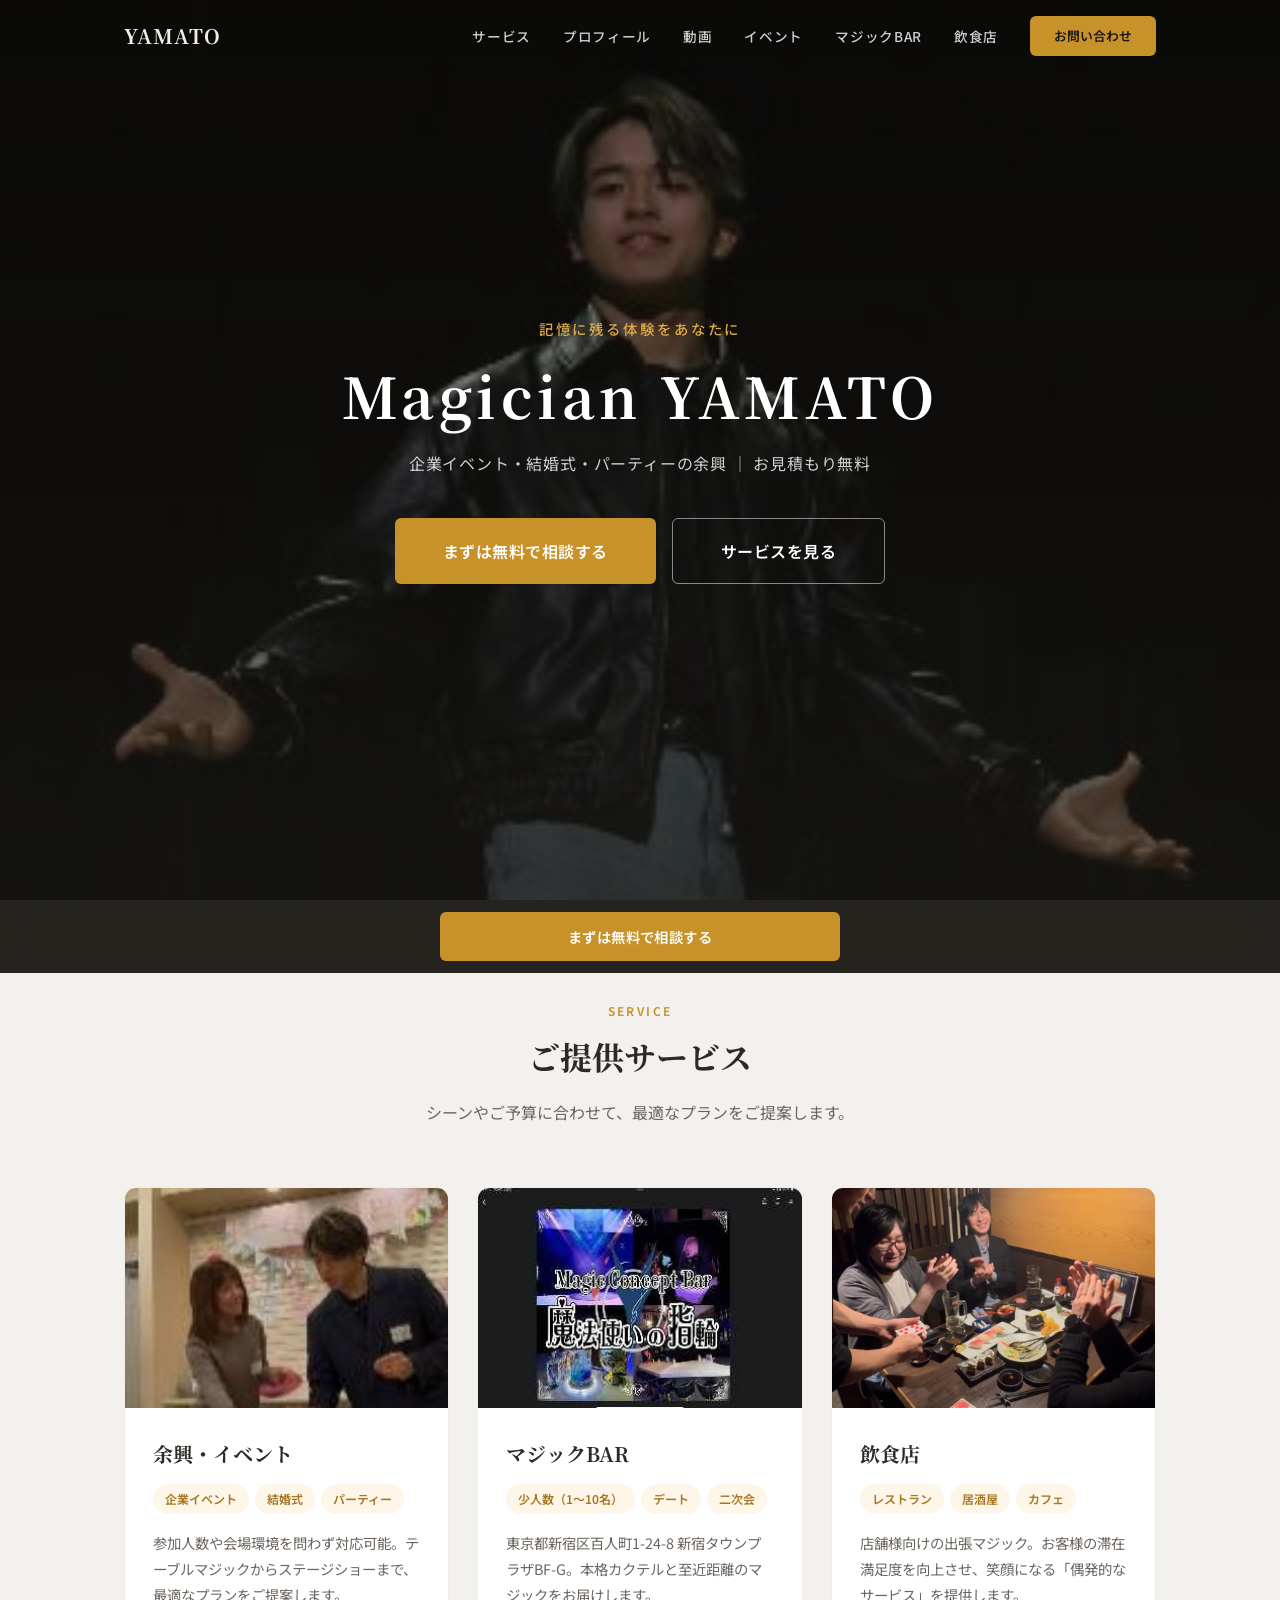
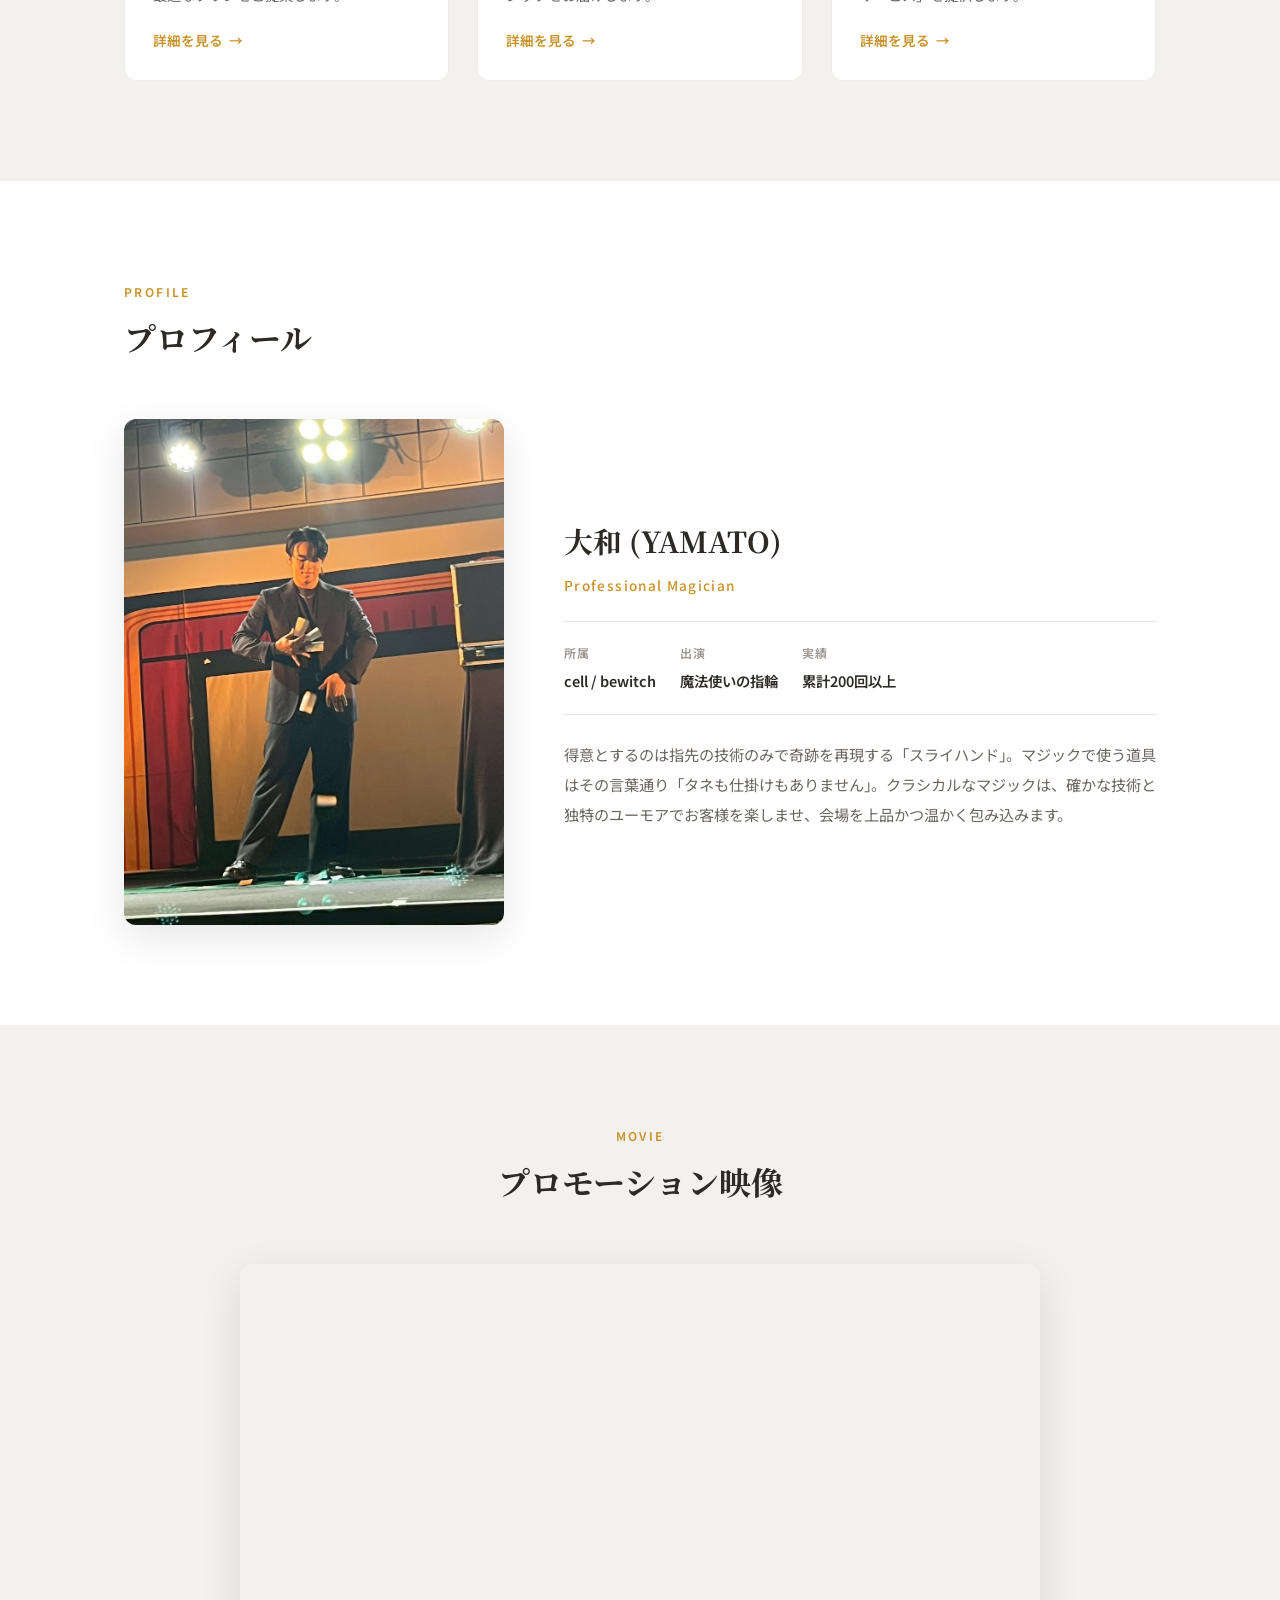
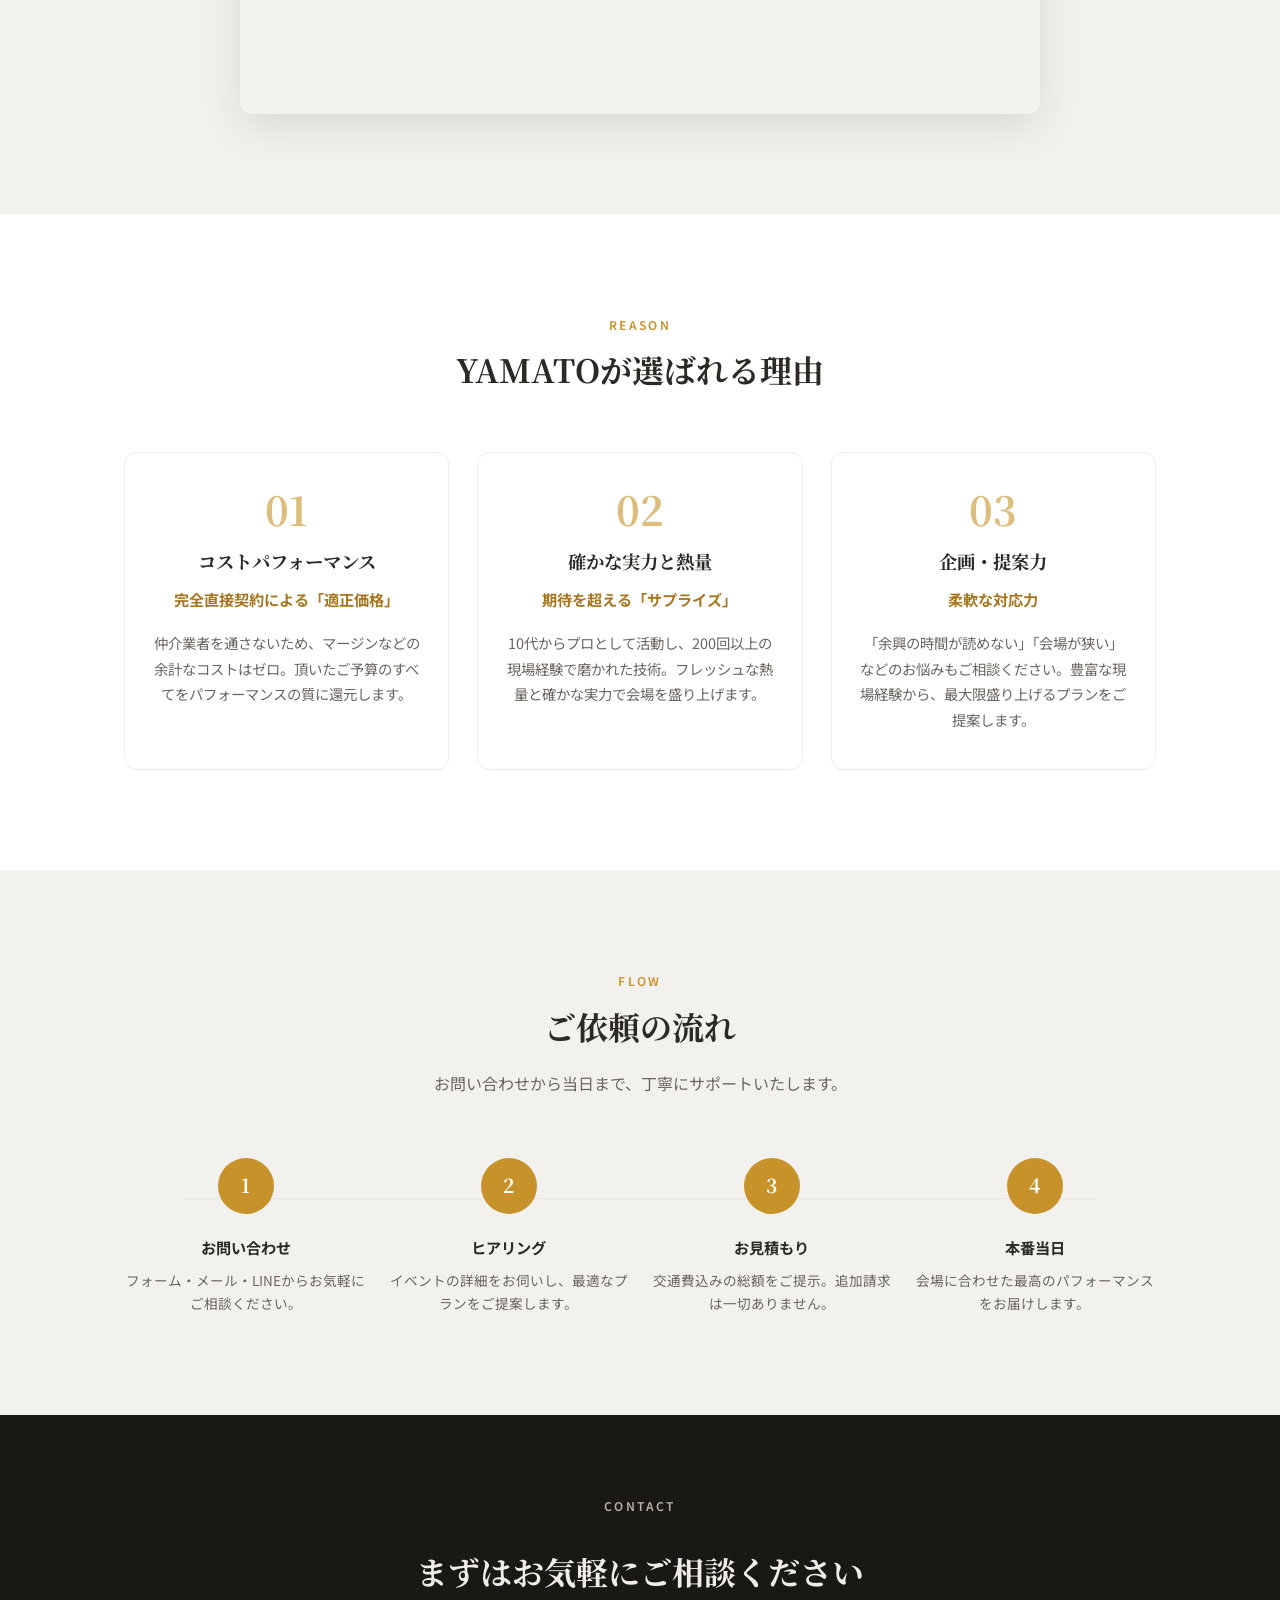
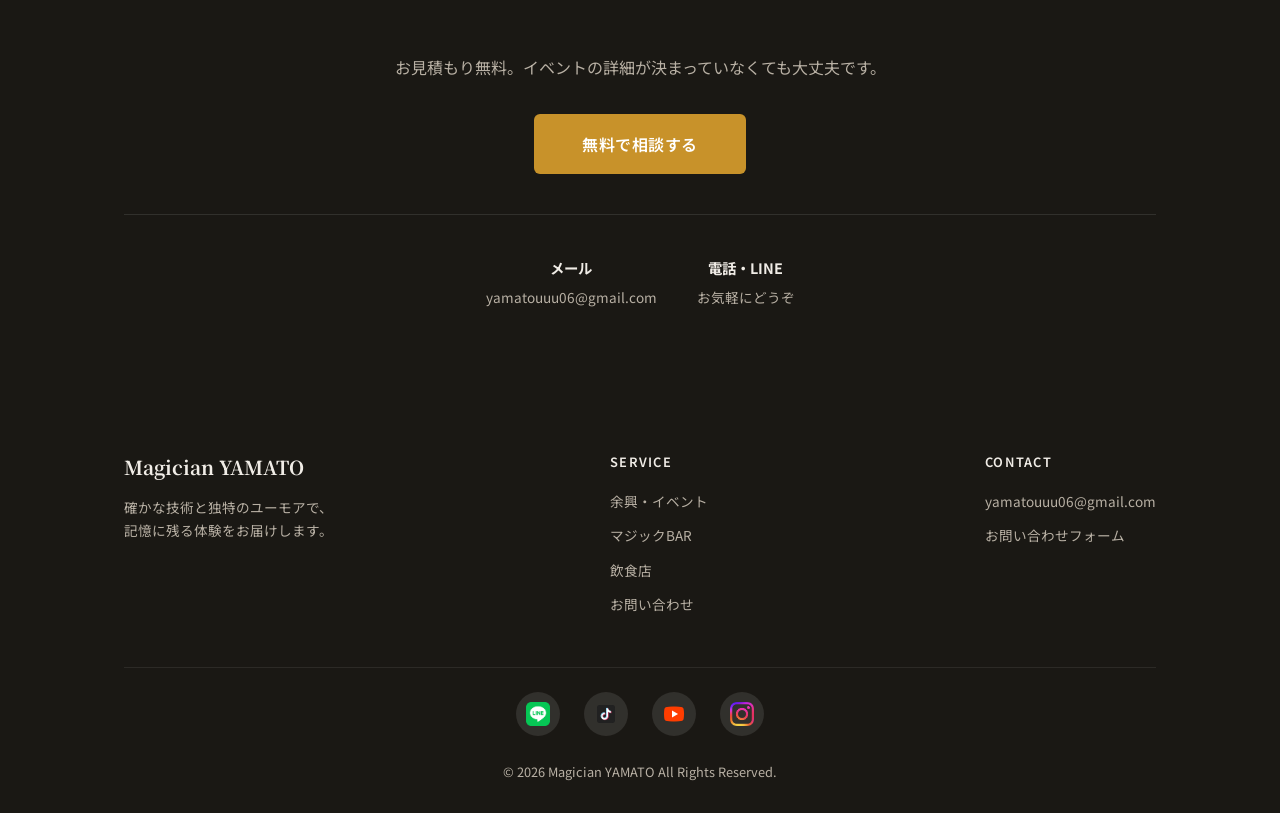
==== index.html @ 11f5b555 "feat: サイト全体を v2 にリニューアル v1（単一CSS + 個別HTMLの静的構成）を削除し、 v2（コンポーネント化・モダンデザイン）に完全置き換え。  主な変更点: - JS分離: co" ====
<!DOCTYPE html>
<html lang="ja">

<head>
    <!-- Microsoft Clarity -->
    <script type="text/javascript">
        (function (c, l, a, r, i, t, y) {
            c[a] = c[a] || function () { (c[a].q = c[a].q || []).push(arguments) };
            t = l.createElement(r); t.async = 1; t.src = "https://www.clarity.ms/tag/" + i;
            y = l.getElementsByTagName(r)[0]; y.parentNode.insertBefore(t, y);
        })(window, document, "clarity", "script", "vkam0jo5xu");
    </script>
    <!-- Google tag (gtag.js) -->
    <script async src="https://www.googletagmanager.com/gtag/js?id=G-V3HK06NE58"></script>
    <script>
        window.dataLayer = window.dataLayer || [];
        function gtag() { dataLayer.push(arguments); }
        gtag('js', new Date());
        gtag('config', 'G-V3HK06NE58');
        gtag('config', 'AW-17816351646');
    </script>
    <meta charset="UTF-8">
    <meta name="viewport" content="width=device-width, initial-scale=1.0">
    <meta name="description" content="プロマジシャン大和(YAMATO)の公式サイト。企業イベント・結婚式・パーティーの余興、マジックBAR出演、飲食店への出張パフォーマンス。お見積もり無料。">
    <title>プロマジシャン 大和(YAMATO) | 法人・イベント向けマジック出演</title>
    <link rel="stylesheet" href="style.css">
    <link
        href="https://fonts.googleapis.com/css2?family=Noto+Serif+JP:wght@400;700&family=Noto+Sans+JP:wght@400;500;600;700&display=swap"
        rel="stylesheet">
</head>

<body class="has-hero">

    <!-- ======== HERO ======== -->
    <section class="hero" id="top">
        <div class="hero-bg">
            <img src="images/hero_main.jpg" alt="Magician YAMATO パフォーマンス" loading="eager">
        </div>
        <div class="hero-overlay"></div>
        <div class="hero-content">
            <p class="hero-tagline">記憶に残る体験をあなたに</p>
            <h1 class="hero-title">Magician YAMATO</h1>
            <p class="hero-desc">企業イベント・結婚式・パーティーの余興 ｜ お見積もり無料</p>
            <div class="hero-actions">
                <button type="button" class="btn btn-primary btn-lg" onclick="openContactModal()">まずは無料で相談する</button>
                <a href="#service" class="btn btn-outline btn-lg">サービスを見る</a>
            </div>
        </div>
    </section>

    <!-- ======== SERVICE ======== -->
    <section class="section section--alt" id="service">
        <div class="container">
            <div class="section-header center fade-in">
                <p class="section-label">Service</p>
                <h2 class="section-title">ご提供サービス</h2>
                <p class="section-subtitle">シーンやご予算に合わせて、最適なプランをご提案します。</p>
            </div>

            <div class="service-grid fade-in">
                <!-- イベント -->
                <div class="service-card">
                    <div class="service-card-img">
                        <img src="images/event_stage.jpg" alt="イベント出演">
                    </div>
                    <div class="service-card-body">
                        <h3 class="service-card-title">余興・イベント</h3>
                        <div class="service-tags">
                            <span class="service-tag">企業イベント</span>
                            <span class="service-tag">結婚式</span>
                            <span class="service-tag">パーティー</span>
                        </div>
                        <p class="service-card-desc">参加人数や会場環境を問わず対応可能。テーブルマジックからステージショーまで、最適なプランをご提案します。</p>
                        <a href="event.html" class="service-card-link">詳細を見る</a>
                    </div>
                </div>

                <!-- マジックBAR -->
                <div class="service-card">
                    <div class="service-card-img">
                        <img src="images/magic_bar.jpg" alt="マジックBAR 魔法使いの指輪">
                    </div>
                    <div class="service-card-body">
                        <h3 class="service-card-title">マジックBAR</h3>
                        <div class="service-tags">
                            <span class="service-tag">少人数（1〜10名）</span>
                            <span class="service-tag">デート</span>
                            <span class="service-tag">二次会</span>
                        </div>
                        <p class="service-card-desc">東京都新宿区百人町1-24-8 新宿タウンプラザBF-G。本格カクテルと至近距離のマジックをお届けします。</p>
                        <a href="bar.html" class="service-card-link">詳細を見る</a>
                    </div>
                </div>

                <!-- 飲食店 -->
                <div class="service-card">
                    <div class="service-card-img">
                        <img src="images/restaurant_hopping.jpg" alt="飲食店出演">
                    </div>
                    <div class="service-card-body">
                        <h3 class="service-card-title">飲食店</h3>
                        <div class="service-tags">
                            <span class="service-tag">レストラン</span>
                            <span class="service-tag">居酒屋</span>
                            <span class="service-tag">カフェ</span>
                        </div>
                        <p class="service-card-desc">店舗様向けの出張マジック。お客様の滞在満足度を向上させ、笑顔になる「偶発的なサービス」を提供します。</p>
                        <a href="restaurant.html" class="service-card-link">詳細を見る</a>
                    </div>
                </div>
            </div>
        </div>
    </section>

    <!-- ======== PROFILE ======== -->
    <section class="section section--white" id="profile">
        <div class="container">
            <div class="section-header fade-in">
                <p class="section-label">Profile</p>
                <h2 class="section-title">プロフィール</h2>
            </div>

            <div class="profile-grid fade-in">
                <div class="profile-img">
                    <img src="images/profile.jpg" alt="Magician YAMATO">
                </div>
                <div class="profile-info">
                    <h3 class="profile-name">大和 (YAMATO)</h3>
                    <p class="profile-role">Professional Magician</p>
                    <div class="profile-stats">
                        <dl class="profile-stat">
                            <dt>所属</dt>
                            <dd>cell / bewitch</dd>
                        </dl>
                        <dl class="profile-stat">
                            <dt>出演</dt>
                            <dd>魔法使いの指輪</dd>
                        </dl>
                        <dl class="profile-stat">
                            <dt>実績</dt>
                            <dd>累計200回以上</dd>
                        </dl>
                    </div>
                    <p class="profile-bio">
                        得意とするのは指先の技術のみで奇跡を再現する「スライハンド」。マジックで使う道具はその言葉通り「タネも仕掛けもありません」。クラシカルなマジックは、確かな技術と独特のユーモアでお客様を楽しませ、会場を上品かつ温かく包み込みます。
                    </p>
                </div>
            </div>
        </div>
    </section>

    <!-- ======== PROMOTION MOVIE ======== -->
    <section class="section section--alt" id="movie">
        <div class="container">
            <div class="section-header center fade-in">
                <p class="section-label">Movie</p>
                <h2 class="section-title">プロモーション映像</h2>
            </div>
            <div class="video-wrapper fade-in">
                <div class="video-container">
                    <iframe src="https://www.youtube.com/embed/o4gOqK4iSZs?rel=0&loop=1&playlist=o4gOqK4iSZs"
                        title="Magician YAMATO PV"
                        allow="accelerometer; autoplay; clipboard-write; encrypted-media; gyroscope; picture-in-picture; web-share"
                        allowfullscreen loading="lazy"></iframe>
                </div>
            </div>
        </div>
    </section>

    <!-- ======== REASON ======== -->
    <section class="section section--white" id="reason">
        <div class="container">
            <div class="section-header center fade-in">
                <p class="section-label">Reason</p>
                <h2 class="section-title">YAMATOが選ばれる理由</h2>
            </div>

            <div class="reason-grid fade-in">
                <div class="reason-card">
                    <div class="reason-number">01</div>
                    <h3>コストパフォーマンス</h3>
                    <h4>完全直接契約による「適正価格」</h4>
                    <p>仲介業者を通さないため、マージンなどの余計なコストはゼロ。頂いたご予算のすべてをパフォーマンスの質に還元します。</p>
                </div>

                <div class="reason-card">
                    <div class="reason-number">02</div>
                    <h3>確かな実力と熱量</h3>
                    <h4>期待を超える「サプライズ」</h4>
                    <p>10代からプロとして活動し、200回以上の現場経験で磨かれた技術。フレッシュな熱量と確かな実力で会場を盛り上げます。</p>
                </div>

                <div class="reason-card">
                    <div class="reason-number">03</div>
                    <h3>企画・提案力</h3>
                    <h4>柔軟な対応力</h4>
                    <p>「余興の時間が読めない」「会場が狭い」などのお悩みもご相談ください。豊富な現場経験から、最大限盛り上げるプランをご提案します。</p>
                </div>
            </div>
        </div>
    </section>

    <!-- ======== FLOW ======== -->
    <section class="section section--alt" id="flow">
        <div class="container">
            <div class="section-header center fade-in">
                <p class="section-label">Flow</p>
                <h2 class="section-title">ご依頼の流れ</h2>
                <p class="section-subtitle">お問い合わせから当日まで、丁寧にサポートいたします。</p>
            </div>

            <div class="flow-grid fade-in">
                <div class="flow-step">
                    <div class="flow-step-num">1</div>
                    <h4>お問い合わせ</h4>
                    <p>フォーム・メール・LINEからお気軽にご相談ください。</p>
                </div>
                <div class="flow-step">
                    <div class="flow-step-num">2</div>
                    <h4>ヒアリング</h4>
                    <p>イベントの詳細をお伺いし、最適なプランをご提案します。</p>
                </div>
                <div class="flow-step">
                    <div class="flow-step-num">3</div>
                    <h4>お見積もり</h4>
                    <p>交通費込みの総額をご提示。追加請求は一切ありません。</p>
                </div>
                <div class="flow-step">
                    <div class="flow-step-num">4</div>
                    <h4>本番当日</h4>
                    <p>会場に合わせた最高のパフォーマンスをお届けします。</p>
                </div>
            </div>
        </div>
    </section>

    <!-- ======== CTA ======== -->
    <section class="section section--dark cta-section">
        <div class="container">
            <div class="section-header center">
                <p class="section-label">Contact</p>
                <h2 class="section-title">まずはお気軽にご相談ください</h2>
            </div>
            <p>お見積もり無料。イベントの詳細が決まっていなくても大丈夫です。</p>
            <button type="button" class="btn btn-primary btn-lg" onclick="openContactModal()">無料で相談する</button>
            <div class="cta-contact-methods">
                <div class="cta-method">
                    <strong>メール</strong>
                    yamatouuu06@gmail.com
                </div>
                <div class="cta-method">
                    <strong>電話・LINE</strong>
                    お気軽にどうぞ
                </div>
            </div>
        </div>
    </section>

    <!-- Scripts -->
    <script src="js/components.js"></script>
    <script src="js/main.js"></script>
    <script src="js/contact-form.js"></script>
</body>

</html>
---- style.css ----
/* ======================================================
   Magician YAMATO — Design System
   Color: Light warm theme + Amber/Gold accent
   ====================================================== */

/* --- CSS Custom Properties --- */
:root {
  /* Colors - Warm Light Theme */
  --color-bg: #faf9f7;
  --color-bg-alt: #f3f1ed;
  --color-bg-white: #ffffff;
  --color-bg-dark: #1a1814;
  --color-bg-dark-alt: #2a2620;

  /* Text */
  --color-text: #2d2a26;
  --color-text-secondary: #6b6560;
  --color-text-tertiary: #9c9590;
  --color-text-on-dark: #f0ece6;
  --color-text-on-dark-secondary: #b8b0a4;

  /* Accent - Amber/Gold */
  --color-accent: #c8922a;
  --color-accent-light: #daa94a;
  --color-accent-dark: #a67620;
  --color-accent-bg: #fdf6e9;

  /* Borders & Shadows */
  --color-border: #e8e4de;
  --color-border-light: #f0ece6;
  --shadow-sm: 0 1px 3px rgba(0, 0, 0, 0.06);
  --shadow-md: 0 4px 16px rgba(0, 0, 0, 0.08);
  --shadow-lg: 0 12px 40px rgba(0, 0, 0, 0.1);
  --shadow-card: 0 2px 12px rgba(0, 0, 0, 0.05);

  /* Typography */
  --font-serif: 'Noto Serif JP', 'Georgia', serif;
  --font-sans: 'Noto Sans JP', 'Helvetica Neue', sans-serif;

  /* Spacing */
  --section-pad: 100px;
  --container-width: 1080px;

  /* Transitions */
  --transition: 0.3s ease;
  --transition-slow: 0.6s ease;
}

/* --- Reset --- */
*,
*::before,
*::after {
  margin: 0;
  padding: 0;
  box-sizing: border-box;
}

html {
  scroll-behavior: smooth;
  -webkit-text-size-adjust: 100%;
}

body {
  font-family: var(--font-sans);
  font-size: 1rem;
  line-height: 1.8;
  color: var(--color-text);
  background-color: var(--color-bg);
  -webkit-font-smoothing: antialiased;
  -moz-osx-font-smoothing: grayscale;
  overflow-x: hidden;
}

img {
  max-width: 100%;
  height: auto;
  display: block;
}

a {
  color: inherit;
  text-decoration: none;
}

ul,
ol {
  list-style: none;
}

/* --- Container --- */
.container {
  max-width: var(--container-width);
  margin: 0 auto;
  padding: 0 24px;
}

/* --- Typography --- */
.section-label {
  font-family: var(--font-sans);
  font-size: 0.75rem;
  font-weight: 600;
  letter-spacing: 0.2em;
  text-transform: uppercase;
  color: var(--color-accent);
  margin-bottom: 12px;
}

.section-title {
  font-family: var(--font-serif);
  font-size: 2rem;
  font-weight: 700;
  color: var(--color-text);
  line-height: 1.4;
  margin-bottom: 20px;
}

.section-subtitle {
  font-size: 1rem;
  color: var(--color-text-secondary);
  line-height: 1.8;
  max-width: 600px;
}

.section-header {
  margin-bottom: 60px;
}

.section-header.center {
  text-align: center;
}

.section-header.center .section-subtitle {
  margin-left: auto;
  margin-right: auto;
}

.text-accent {
  color: var(--color-accent);
}

.text-highlight {
  background: linear-gradient(transparent 60%, rgba(200, 146, 42, 0.2) 60%);
  font-weight: 700;
}

/* --- Section --- */
.section {
  padding: var(--section-pad) 0;
}

.section--alt {
  background-color: var(--color-bg-alt);
}

.section--white {
  background-color: var(--color-bg-white);
}

.section--dark {
  background-color: var(--color-bg-dark);
  color: var(--color-text-on-dark);
}

.section--dark .section-title {
  color: var(--color-text-on-dark);
}

.section--dark .section-subtitle {
  color: var(--color-text-on-dark-secondary);
}

/* ======================================================
   HEADER & NAVIGATION
   ====================================================== */
.site-header {
  position: fixed;
  top: 0;
  left: 0;
  width: 100%;
  z-index: 1000;
  transition: background-color var(--transition), box-shadow var(--transition);
}

.site-header.scrolled {
  background-color: rgba(250, 249, 247, 0.95);
  backdrop-filter: blur(12px);
  -webkit-backdrop-filter: blur(12px);
  box-shadow: var(--shadow-sm);
}

.header-inner {
  display: flex;
  align-items: center;
  justify-content: space-between;
  height: 72px;
  max-width: var(--container-width);
  margin: 0 auto;
  padding: 0 24px;
}

.header-logo {
  font-family: var(--font-serif);
  font-size: 1.25rem;
  font-weight: 700;
  color: var(--color-text-on-dark);
  letter-spacing: 0.05em;
  transition: color var(--transition);
}

.scrolled .header-logo {
  color: var(--color-text);
}

.header-nav {
  display: flex;
  align-items: center;
  gap: 32px;
}

.nav-link {
  font-size: 0.85rem;
  font-weight: 500;
  color: rgba(255, 255, 255, 0.8);
  letter-spacing: 0.05em;
  transition: color var(--transition);
  position: relative;
}

.nav-link::after {
  content: '';
  position: absolute;
  bottom: -4px;
  left: 0;
  width: 0;
  height: 1.5px;
  background-color: var(--color-accent);
  transition: width var(--transition);
}

.nav-link:hover::after,
.nav-link.active::after {
  width: 100%;
}

.scrolled .nav-link {
  color: var(--color-text);
}

.scrolled .nav-link:hover {
  color: var(--color-accent-dark);
}

.nav-cta {
  font-size: 0.8rem;
  font-weight: 600;
  color: var(--color-bg-dark);
  background-color: var(--color-accent);
  padding: 8px 24px;
  border-radius: 6px;
  transition: all var(--transition);
}

.nav-cta:hover {
  background-color: var(--color-accent-dark);
  color: #fff;
}

.scrolled .nav-cta {
  background-color: var(--color-accent);
  color: #fff;
}

/* Mobile Menu Toggle */
.menu-toggle {
  display: none;
  flex-direction: column;
  gap: 5px;
  cursor: pointer;
  padding: 4px;
  background: none;
  border: none;
  z-index: 1001;
}

.menu-toggle span {
  display: block;
  width: 24px;
  height: 2px;
  background-color: #fff;
  transition: all var(--transition);
}

.scrolled .menu-toggle span {
  background-color: var(--color-text);
}

.menu-toggle.active span:nth-child(1) {
  transform: rotate(45deg) translate(5px, 5px);
}

.menu-toggle.active span:nth-child(2) {
  opacity: 0;
}

.menu-toggle.active span:nth-child(3) {
  transform: rotate(-45deg) translate(5px, -5px);
}

/* Mobile Nav Overlay */
.mobile-nav {
  display: none;
  position: fixed;
  inset: 0;
  background-color: rgba(26, 24, 20, 0.98);
  z-index: 999;
  justify-content: center;
  align-items: center;
  flex-direction: column;
  gap: 28px;
  opacity: 0;
  transition: opacity var(--transition);
}

.mobile-nav.active {
  display: flex;
  opacity: 1;
}

.mobile-nav a {
  font-family: var(--font-serif);
  font-size: 1.4rem;
  color: var(--color-text-on-dark);
  transition: color var(--transition);
}

.mobile-nav a:hover {
  color: var(--color-accent);
}

/* ======================================================
   HERO SECTION
   ====================================================== */
.hero {
  position: relative;
  height: 100vh;
  min-height: 600px;
  max-height: 900px;
  display: flex;
  align-items: center;
  justify-content: center;
  overflow: hidden;
}

.hero-bg {
  position: absolute;
  inset: 0;
  z-index: 0;
}

.hero-bg img {
  width: 100%;
  height: 100%;
  object-fit: cover;
}

.hero-overlay {
  position: absolute;
  inset: 0;
  background: linear-gradient(to bottom,
      rgba(26, 24, 20, 0.35) 0%,
      rgba(26, 24, 20, 0.5) 50%,
      rgba(26, 24, 20, 0.7) 100%);
  z-index: 1;
}

.hero-content {
  position: relative;
  z-index: 2;
  text-align: center;
  color: #fff;
  padding: 0 24px;
}

.hero-tagline {
  font-family: var(--font-sans);
  font-size: 0.9rem;
  font-weight: 500;
  letter-spacing: 0.2em;
  color: var(--color-accent-light);
  margin-bottom: 20px;
}

.hero-title {
  font-family: var(--font-serif);
  font-size: 3.5rem;
  font-weight: 700;
  letter-spacing: 0.08em;
  line-height: 1.2;
  margin-bottom: 20px;
}

.hero-desc {
  font-size: 1rem;
  color: rgba(255, 255, 255, 0.8);
  margin-bottom: 40px;
  letter-spacing: 0.05em;
}

.hero-actions {
  display: flex;
  gap: 16px;
  justify-content: center;
  flex-wrap: wrap;
}

/* ======================================================
   BUTTONS
   ====================================================== */
.btn {
  display: inline-flex;
  align-items: center;
  justify-content: center;
  gap: 8px;
  font-family: var(--font-sans);
  font-weight: 600;
  font-size: 0.9rem;
  letter-spacing: 0.03em;
  padding: 14px 36px;
  border-radius: 6px;
  border: none;
  cursor: pointer;
  transition: all var(--transition);
  white-space: nowrap;
}

.btn-primary {
  background-color: var(--color-accent);
  color: #fff;
}

.btn-primary:hover {
  background-color: var(--color-accent-dark);
  transform: translateY(-1px);
  box-shadow: 0 4px 12px rgba(200, 146, 42, 0.3);
}

.btn-outline {
  background-color: transparent;
  color: #fff;
  border: 1.5px solid rgba(255, 255, 255, 0.5);
}

.btn-outline:hover {
  border-color: #fff;
  background-color: rgba(255, 255, 255, 0.1);
}

.btn-outline-dark {
  background-color: transparent;
  color: var(--color-text);
  border: 1.5px solid var(--color-border);
}

.btn-outline-dark:hover {
  border-color: var(--color-accent);
  color: var(--color-accent);
}

.btn-lg {
  padding: 18px 48px;
  font-size: 1rem;
}

.btn-sm {
  padding: 10px 24px;
  font-size: 0.85rem;
}

/* ======================================================
   SERVICE CARDS
   ====================================================== */
.service-grid {
  display: grid;
  grid-template-columns: repeat(3, 1fr);
  gap: 28px;
}

.service-card {
  background: var(--color-bg-white);
  border-radius: 12px;
  overflow: hidden;
  border: 1px solid var(--color-border-light);
  transition: all var(--transition);
  display: flex;
  flex-direction: column;
}

.service-card:hover {
  transform: translateY(-4px);
  box-shadow: var(--shadow-lg);
  border-color: transparent;
}

.service-card-img {
  height: 220px;
  overflow: hidden;
}

.service-card-img img {
  width: 100%;
  height: 100%;
  object-fit: cover;
  transition: transform var(--transition-slow);
}

.service-card:hover .service-card-img img {
  transform: scale(1.05);
}

.service-card-body {
  padding: 28px;
  flex: 1;
  display: flex;
  flex-direction: column;
}

.service-card-title {
  font-family: var(--font-serif);
  font-size: 1.25rem;
  font-weight: 700;
  color: var(--color-text);
  margin-bottom: 12px;
}

.service-tags {
  display: flex;
  flex-wrap: wrap;
  gap: 6px;
  margin-bottom: 16px;
}

.service-tag {
  font-size: 0.75rem;
  font-weight: 600;
  color: var(--color-accent-dark);
  background-color: var(--color-accent-bg);
  padding: 4px 12px;
  border-radius: 20px;
}

.service-card-desc {
  font-size: 0.9rem;
  color: var(--color-text-secondary);
  line-height: 1.8;
  flex: 1;
  margin-bottom: 20px;
}

.service-card-link {
  font-size: 0.85rem;
  font-weight: 600;
  color: var(--color-accent);
  display: inline-flex;
  align-items: center;
  gap: 6px;
  transition: gap var(--transition);
}

.service-card-link:hover {
  gap: 10px;
}

.service-card-link::after {
  content: '→';
}

/* ======================================================
   PROFILE SECTION
   ====================================================== */
.profile-grid {
  display: grid;
  grid-template-columns: 380px 1fr;
  gap: 60px;
  align-items: center;
}

.profile-img {
  border-radius: 12px;
  overflow: hidden;
  box-shadow: var(--shadow-lg);
}

.profile-img img {
  width: 100%;
  height: auto;
}

.profile-name {
  font-family: var(--font-serif);
  font-size: 1.8rem;
  font-weight: 700;
  color: var(--color-text);
  margin-bottom: 6px;
}

.profile-role {
  font-size: 0.85rem;
  color: var(--color-accent);
  font-weight: 500;
  letter-spacing: 0.1em;
  margin-bottom: 24px;
}

.profile-stats {
  display: flex;
  gap: 24px;
  margin-bottom: 24px;
  padding: 20px 0;
  border-top: 1px solid var(--color-border);
  border-bottom: 1px solid var(--color-border);
}

.profile-stat dt {
  font-size: 0.75rem;
  color: var(--color-text-tertiary);
  font-weight: 600;
  letter-spacing: 0.05em;
  margin-bottom: 4px;
}

.profile-stat dd {
  font-size: 0.9rem;
  font-weight: 600;
  color: var(--color-text);
}

.profile-bio {
  font-size: 0.95rem;
  color: var(--color-text-secondary);
  line-height: 2;
}

/* ======================================================
   VIDEO SECTION
   ====================================================== */
.video-wrapper {
  max-width: 800px;
  margin: 0 auto;
  border-radius: 12px;
  overflow: hidden;
  box-shadow: var(--shadow-lg);
}

.video-container {
  position: relative;
  padding-bottom: 56.25%;
  height: 0;
}

.video-container iframe {
  position: absolute;
  inset: 0;
  width: 100%;
  height: 100%;
  border: none;
}

/* ======================================================
   REASON CARDS
   ====================================================== */
.reason-grid {
  display: grid;
  grid-template-columns: repeat(3, 1fr);
  gap: 28px;
}

.reason-card {
  background: var(--color-bg-white);
  border: 1px solid var(--color-border-light);
  border-radius: 12px;
  padding: 36px 28px;
  text-align: center;
  transition: all var(--transition);
}

.reason-card:hover {
  transform: translateY(-4px);
  box-shadow: var(--shadow-md);
  border-color: var(--color-accent);
}

.reason-number {
  font-family: var(--font-serif);
  font-size: 2.5rem;
  font-weight: 700;
  color: var(--color-accent);
  line-height: 1;
  margin-bottom: 16px;
  opacity: 0.6;
}

.reason-card h3 {
  font-family: var(--font-serif);
  font-size: 1.15rem;
  font-weight: 700;
  color: var(--color-text);
  margin-bottom: 8px;
}

.reason-card h4 {
  font-size: 0.95rem;
  font-weight: 700;
  color: var(--color-accent-dark);
  margin-bottom: 16px;
}

.reason-card p {
  font-size: 0.9rem;
  color: var(--color-text-secondary);
  line-height: 1.8;
}

/* ======================================================
   FLOW / STEPS
   ====================================================== */
.flow-grid {
  display: grid;
  grid-template-columns: repeat(4, 1fr);
  gap: 20px;
  position: relative;
}

.flow-grid::before {
  content: '';
  position: absolute;
  top: 40px;
  left: 60px;
  right: 60px;
  height: 1px;
  background: var(--color-border);
  z-index: 0;
}

.flow-step {
  text-align: center;
  position: relative;
  z-index: 1;
}

.flow-step-num {
  width: 56px;
  height: 56px;
  border-radius: 50%;
  background-color: var(--color-accent);
  color: #fff;
  font-family: var(--font-serif);
  font-size: 1.2rem;
  font-weight: 700;
  display: flex;
  align-items: center;
  justify-content: center;
  margin: 0 auto 20px;
}

.flow-step h4 {
  font-size: 0.95rem;
  font-weight: 700;
  color: var(--color-text);
  margin-bottom: 8px;
}

.flow-step p {
  font-size: 0.85rem;
  color: var(--color-text-secondary);
  line-height: 1.7;
}

/* ======================================================
   CTA SECTION
   ====================================================== */
.cta-section {
  text-align: center;
  padding: 80px 0;
}

.cta-section .section-title {
  color: var(--color-text-on-dark);
}

.cta-section p {
  color: var(--color-text-on-dark-secondary);
  margin-bottom: 32px;
}

.cta-contact-methods {
  display: flex;
  justify-content: center;
  gap: 40px;
  margin-top: 40px;
  padding-top: 40px;
  border-top: 1px solid rgba(255, 255, 255, 0.1);
}

.cta-method {
  text-align: center;
  color: var(--color-text-on-dark-secondary);
  font-size: 0.85rem;
}

.cta-method strong {
  display: block;
  color: var(--color-text-on-dark);
  font-size: 0.9rem;
  margin-bottom: 4px;
}

/* ======================================================
   PAGE HEADER (Sub Pages)
   ====================================================== */
.page-hero {
  background-color: var(--color-bg-dark);
  padding: 120px 0 60px;
  text-align: center;
}

.page-hero .breadcrumb {
  font-size: 0.8rem;
  color: var(--color-text-on-dark-secondary);
  margin-bottom: 20px;
}

.page-hero .breadcrumb a {
  color: var(--color-accent-light);
  transition: opacity var(--transition);
}

.page-hero .breadcrumb a:hover {
  opacity: 0.7;
}

.page-hero h1 {
  font-family: var(--font-serif);
  font-size: 2.5rem;
  font-weight: 700;
  color: var(--color-text-on-dark);
  margin-bottom: 12px;
}

.page-hero p {
  font-size: 1rem;
  color: var(--color-text-on-dark-secondary);
}

/* ======================================================
   PLAN CARDS (Event Page)
   ====================================================== */
.plan-grid {
  display: grid;
  grid-template-columns: repeat(2, 1fr);
  gap: 28px;
}

.plan-card {
  background: var(--color-bg-white);
  border: 1px solid var(--color-border-light);
  border-radius: 12px;
  overflow: hidden;
  display: flex;
  flex-direction: column;
  transition: all var(--transition);
}

.plan-card:hover {
  transform: translateY(-4px);
  box-shadow: var(--shadow-lg);
  border-color: var(--color-accent);
}

.plan-card-img {
  height: 240px;
  overflow: hidden;
}

.plan-card-img img {
  width: 100%;
  height: 100%;
  object-fit: cover;
}

.plan-card-body {
  padding: 28px;
  flex: 1;
  display: flex;
  flex-direction: column;
}

.plan-card-title {
  font-family: var(--font-serif);
  font-size: 1.3rem;
  font-weight: 700;
  color: var(--color-text);
  margin-bottom: 8px;
}

.plan-card-catch {
  font-size: 0.9rem;
  font-weight: 600;
  color: var(--color-accent);
  margin-bottom: 12px;
}

.plan-card-desc {
  font-size: 0.9rem;
  color: var(--color-text-secondary);
  line-height: 1.8;
  flex: 1;
  margin-bottom: 20px;
}

.plan-card-price {
  background: var(--color-bg-alt);
  border: 1px solid var(--color-border);
  text-align: center;
  padding: 14px;
  border-radius: 8px;
  font-family: var(--font-serif);
  font-size: 1.4rem;
  font-weight: 700;
  color: var(--color-text);
}

.plan-note {
  text-align: center;
  color: var(--color-text-tertiary);
  font-size: 0.85rem;
  margin-top: 24px;
}

/* ======================================================
   SHOP INFO TABLE (BAR Page)
   ====================================================== */
.shop-info-table {
  width: 100%;
  max-width: 700px;
  margin: 0 auto;
  border-collapse: collapse;
  font-size: 1rem;
}

.shop-info-table th,
.shop-info-table td {
  padding: 18px 24px;
  border-bottom: 1px solid var(--color-border);
}

.shop-info-table th {
  font-weight: 700;
  color: var(--color-text);
  text-align: left;
  width: 140px;
  font-size: 0.9rem;
}

.shop-info-table td {
  color: var(--color-text-secondary);
}

/* ======================================================
   MAP
   ====================================================== */
.map-wrapper {
  border-radius: 12px;
  overflow: hidden;
  box-shadow: var(--shadow-md);
  margin-top: 40px;
}

.map-wrapper iframe {
  width: 100%;
  height: 350px;
  border: none;
  display: block;
}

/* ======================================================
   BENEFIT CARDS (Restaurant Page)
   ====================================================== */
.benefit-grid {
  display: grid;
  grid-template-columns: repeat(3, 1fr);
  gap: 28px;
}

.benefit-card {
  background: var(--color-bg-white);
  border: 1px solid var(--color-border-light);
  border-radius: 12px;
  padding: 32px 24px;
  text-align: center;
  transition: all var(--transition);
}

.benefit-card:hover {
  transform: translateY(-4px);
  box-shadow: var(--shadow-md);
}

.benefit-icon {
  font-size: 2.5rem;
  margin-bottom: 16px;
}

.benefit-card h3 {
  font-size: 1.05rem;
  font-weight: 700;
  color: var(--color-text);
  margin-bottom: 12px;
}

.benefit-card p {
  font-size: 0.9rem;
  color: var(--color-text-secondary);
  line-height: 1.8;
}

/* ======================================================
   CONTACT FORM
   ====================================================== */
.form-container {
  max-width: 640px;
  margin: 0 auto;
  background: var(--color-bg-white);
  border: 1px solid var(--color-border-light);
  border-radius: 16px;
  padding: 48px 40px;
  box-shadow: var(--shadow-md);
}

.form-steps-indicator {
  display: flex;
  justify-content: center;
  gap: 8px;
  margin-bottom: 40px;
}

.step-dot {
  width: 10px;
  height: 10px;
  border-radius: 50%;
  background-color: var(--color-border);
  transition: all var(--transition);
}

.step-dot.active {
  background-color: var(--color-accent);
  width: 28px;
  border-radius: 5px;
}

.form-step {
  display: none;
}

.form-step.active {
  display: block;
  animation: fadeIn 0.3s ease;
}

@keyframes fadeIn {
  from {
    opacity: 0;
    transform: translateY(10px);
  }

  to {
    opacity: 1;
    transform: translateY(0);
  }
}

.form-step h3 {
  font-family: var(--font-serif);
  font-size: 1.3rem;
  font-weight: 700;
  color: var(--color-text);
  margin-bottom: 8px;
}

.form-step>p {
  font-size: 0.9rem;
  color: var(--color-text-secondary);
  margin-bottom: 28px;
}

.form-group {
  margin-bottom: 20px;
}

.form-group label {
  display: block;
  font-size: 0.85rem;
  font-weight: 600;
  color: var(--color-text);
  margin-bottom: 8px;
}

.form-group label .required {
  color: #c44;
  font-size: 0.75rem;
  margin-left: 4px;
}

.form-group input,
.form-group textarea,
.form-group select {
  width: 100%;
  padding: 12px 16px;
  border: 1px solid var(--color-border);
  border-radius: 8px;
  font-size: 0.95rem;
  font-family: var(--font-sans);
  color: var(--color-text);
  background: var(--color-bg);
  transition: border-color var(--transition);
}

.form-group input:focus,
.form-group textarea:focus,
.form-group select:focus {
  outline: none;
  border-color: var(--color-accent);
  box-shadow: 0 0 0 3px rgba(200, 146, 42, 0.1);
}

.form-group textarea {
  min-height: 120px;
  resize: vertical;
}

/* Radio / Selection Cards */
.selection-cards {
  display: grid;
  grid-template-columns: repeat(auto-fit, minmax(160px, 1fr));
  gap: 12px;
}

.selection-card {
  position: relative;
  cursor: pointer;
}

.selection-card input {
  position: absolute;
  opacity: 0;
  width: 0;
  height: 0;
}

.selection-card-label {
  display: block;
  padding: 16px;
  border: 1.5px solid var(--color-border);
  border-radius: 10px;
  text-align: center;
  font-weight: 600;
  font-size: 0.9rem;
  color: var(--color-text-secondary);
  transition: all var(--transition);
  cursor: pointer;
}

.selection-card input:checked+.selection-card-label {
  border-color: var(--color-accent);
  background-color: var(--color-accent-bg);
  color: var(--color-accent-dark);
}

.selection-card-label:hover {
  border-color: var(--color-accent);
}

.form-actions {
  display: flex;
  gap: 12px;
  justify-content: space-between;
  margin-top: 32px;
}

.form-actions .btn {
  flex: 1;
}

.form-note {
  font-size: 0.8rem;
  color: var(--color-text-tertiary);
  margin-top: 20px;
  text-align: center;
  line-height: 1.7;
}

/* Success State */
.form-success {
  text-align: center;
  padding: 40px 0;
}

.form-success-icon {
  font-size: 3rem;
  margin-bottom: 20px;
}

.form-success h3 {
  font-family: var(--font-serif);
  font-size: 1.5rem;
  margin-bottom: 12px;
}

.form-success p {
  color: var(--color-text-secondary);
}

/* ======================================================
   FOOTER
   ====================================================== */
.site-footer {
  background-color: var(--color-bg-dark);
  color: var(--color-text-on-dark-secondary);
  padding: 60px 0 30px;
}

.footer-inner {
  display: flex;
  justify-content: space-between;
  align-items: flex-start;
  gap: 40px;
  margin-bottom: 40px;
}

.footer-brand {
  font-family: var(--font-serif);
  font-size: 1.2rem;
  font-weight: 700;
  color: var(--color-text-on-dark);
  margin-bottom: 12px;
}

.footer-desc {
  font-size: 0.85rem;
  line-height: 1.7;
  max-width: 320px;
}

.footer-links h4 {
  font-size: 0.8rem;
  font-weight: 600;
  letter-spacing: 0.1em;
  color: var(--color-text-on-dark);
  margin-bottom: 16px;
}

.footer-links a {
  display: block;
  font-size: 0.85rem;
  color: var(--color-text-on-dark-secondary);
  margin-bottom: 10px;
  transition: color var(--transition);
}

.footer-links a:hover {
  color: var(--color-accent-light);
}

/* SNS Icons */
.footer-sns {
  display: flex;
  justify-content: center;
  gap: 1.5rem;
  margin-bottom: 1.5rem;
}

.footer-sns a {
  display: flex;
  align-items: center;
  justify-content: center;
  width: 44px;
  height: 44px;
  border-radius: 50%;
  background: rgba(255, 255, 255, 0.1);
  color: var(--color-text-on-dark);
  text-decoration: none;
  transition: all var(--transition-base);
}

.footer-sns a img {
  width: 24px;
  height: 24px;
  border-radius: 4px;
  /* アイコンのデザインを壊さない程度 */
  object-fit: contain;
  transition: all var(--transition-base);
}

.footer-sns a:hover {
  transform: translateY(-3px);
  background: rgba(255, 255, 255, 0.2);
}

/* 画像は元々色がついているため背景色のグラデーションや一律のカラーは避け、シャドウのみで強調 */
.footer-sns a[aria-label="LINE"]:hover {
  box-shadow: 0 4px 12px rgba(6, 199, 85, 0.4);
}

.footer-sns a[aria-label="TikTok"]:hover {
  box-shadow: 0 4px 12px rgba(255, 255, 255, 0.2);
}

.footer-sns a[aria-label="YouTube"]:hover {
  box-shadow: 0 4px 12px rgba(255, 0, 0, 0.4);
}

.footer-sns a[aria-label="Instagram"]:hover {
  box-shadow: 0 4px 12px rgba(220, 39, 67, 0.4);
}

.footer-bottom {
  border-top: 1px solid rgba(255, 255, 255, 0.08);
  padding-top: 24px;
  font-size: 0.8rem;
  text-align: center;
}

/* ======================================================
   STICKY CTA
   ====================================================== */
.sticky-cta {
  position: fixed;
  bottom: 0;
  left: 0;
  width: 100%;
  background: rgba(26, 24, 20, 0.95);
  backdrop-filter: blur(8px);
  -webkit-backdrop-filter: blur(8px);
  padding: 12px 24px;
  z-index: 900;
  display: flex;
  justify-content: center;
  transform: translateY(100%);
  transition: transform var(--transition);
}

.sticky-cta.visible {
  transform: translateY(0);
}

.sticky-cta .btn {
  width: 100%;
  max-width: 400px;
}

/* ======================================================
   SCROLL ANIMATIONS
   ====================================================== */
.fade-in {
  opacity: 0;
  transform: translateY(24px);
  transition: opacity 0.7s ease, transform 0.7s ease;
}

.fade-in.visible {
  opacity: 1;
  transform: translateY(0);
}

/* ======================================================
   RESPONSIVE
   ====================================================== */
@media (max-width: 900px) {
  :root {
    --section-pad: 70px;
  }

  .header-nav {
    display: none;
  }

  .menu-toggle {
    display: flex;
  }

  .hero-title {
    font-size: 2.4rem;
  }

  .service-grid,
  .reason-grid,
  .benefit-grid {
    grid-template-columns: repeat(2, 1fr);
  }

  .profile-grid {
    grid-template-columns: 1fr;
    gap: 40px;
  }

  .profile-img {
    max-width: 320px;
    margin: 0 auto;
  }

  .flow-grid {
    grid-template-columns: repeat(2, 1fr);
    gap: 28px;
  }

  .flow-grid::before {
    display: none;
  }

  .site-footer {
    padding-bottom: 90px;
  }

  .footer-inner {
    flex-direction: column;
  }
}

/* ======================================================
   CONTACT MODAL
   ====================================================== */
.contact-modal-overlay {
  position: fixed;
  top: 0;
  left: 0;
  width: 100%;
  height: 100vh;
  background: rgba(26, 24, 20, 0.95);
  backdrop-filter: blur(8px);
  -webkit-backdrop-filter: blur(8px);
  padding: 12px 24px;
  z-index: 9999;
  display: flex;
  justify-content: center;
  align-items: center;
  /* 中央に配置 */
  opacity: 0;
  pointer-events: none;
  transition: opacity var(--transition);
}

.contact-modal-overlay.active {
  opacity: 1;
  pointer-events: auto;
}

.contact-modal-content {
  background: var(--color-bg);
  width: 100%;
  max-width: 600px;
  max-height: 90vh;
  /* スマホでも見切れないように */
  border-radius: 12px;
  position: relative;
  overflow-y: auto;
  box-shadow: 0 20px 40px rgba(0, 0, 0, 0.4);
  transform: translateY(20px);
  transition: transform var(--transition);
}

.contact-modal-overlay.active .contact-modal-content {
  transform: translateY(0);
}

.contact-modal-close {
  position: absolute;
  top: 16px;
  right: 16px;
  width: 32px;
  height: 32px;
  background: none;
  border: none;
  cursor: pointer;
  z-index: 10;
}

.contact-modal-close::before,
.contact-modal-close::after {
  content: '';
  position: absolute;
  top: 15px;
  left: 6px;
  width: 20px;
  height: 2px;
  background-color: var(--color-text);
  transition: background-color var(--transition);
}

.contact-modal-close::before {
  transform: rotate(45deg);
}

.contact-modal-close::after {
  transform: rotate(-45deg);
}

.contact-modal-close:hover::before,
.contact-modal-close:hover::after {
  background-color: var(--color-accent);
}

/* 背景固定用 */
body.modal-open {
  overflow: hidden;
}

@media (max-width: 600px) {
  :root {
    --section-pad: 56px;
  }

  .section-title {
    font-size: 1.6rem;
  }

  .hero {
    min-height: 500px;
  }

  .hero-title {
    font-size: 2rem;
  }

  .hero-tagline {
    font-size: 0.8rem;
  }

  .hero-actions {
    flex-direction: column;
    align-items: center;
  }

  .hero-actions .btn {
    width: 100%;
    max-width: 280px;
  }

  .service-grid,
  .reason-grid,
  .benefit-grid {
    grid-template-columns: 1fr;
  }

  .plan-grid {
    grid-template-columns: 1fr;
  }

  .flow-grid {
    grid-template-columns: 1fr;
    gap: 24px;
  }

  .cta-contact-methods {
    flex-direction: column;
    gap: 20px;
  }

  .form-container {
    padding: 32px 24px;
  }

  .page-hero h1 {
    font-size: 1.8rem;
  }

  .selection-cards {
    grid-template-columns: 1fr;
  }
}

/* --- Body padding for fixed header --- */
body {
  padding-top: 0;
}

/* Pages with page-hero don't need additional padding */
body.has-hero {
  padding-top: 0;
}

/* Pages without hero need padding for fixed header */
body.no-hero {
  padding-top: 72px;
}
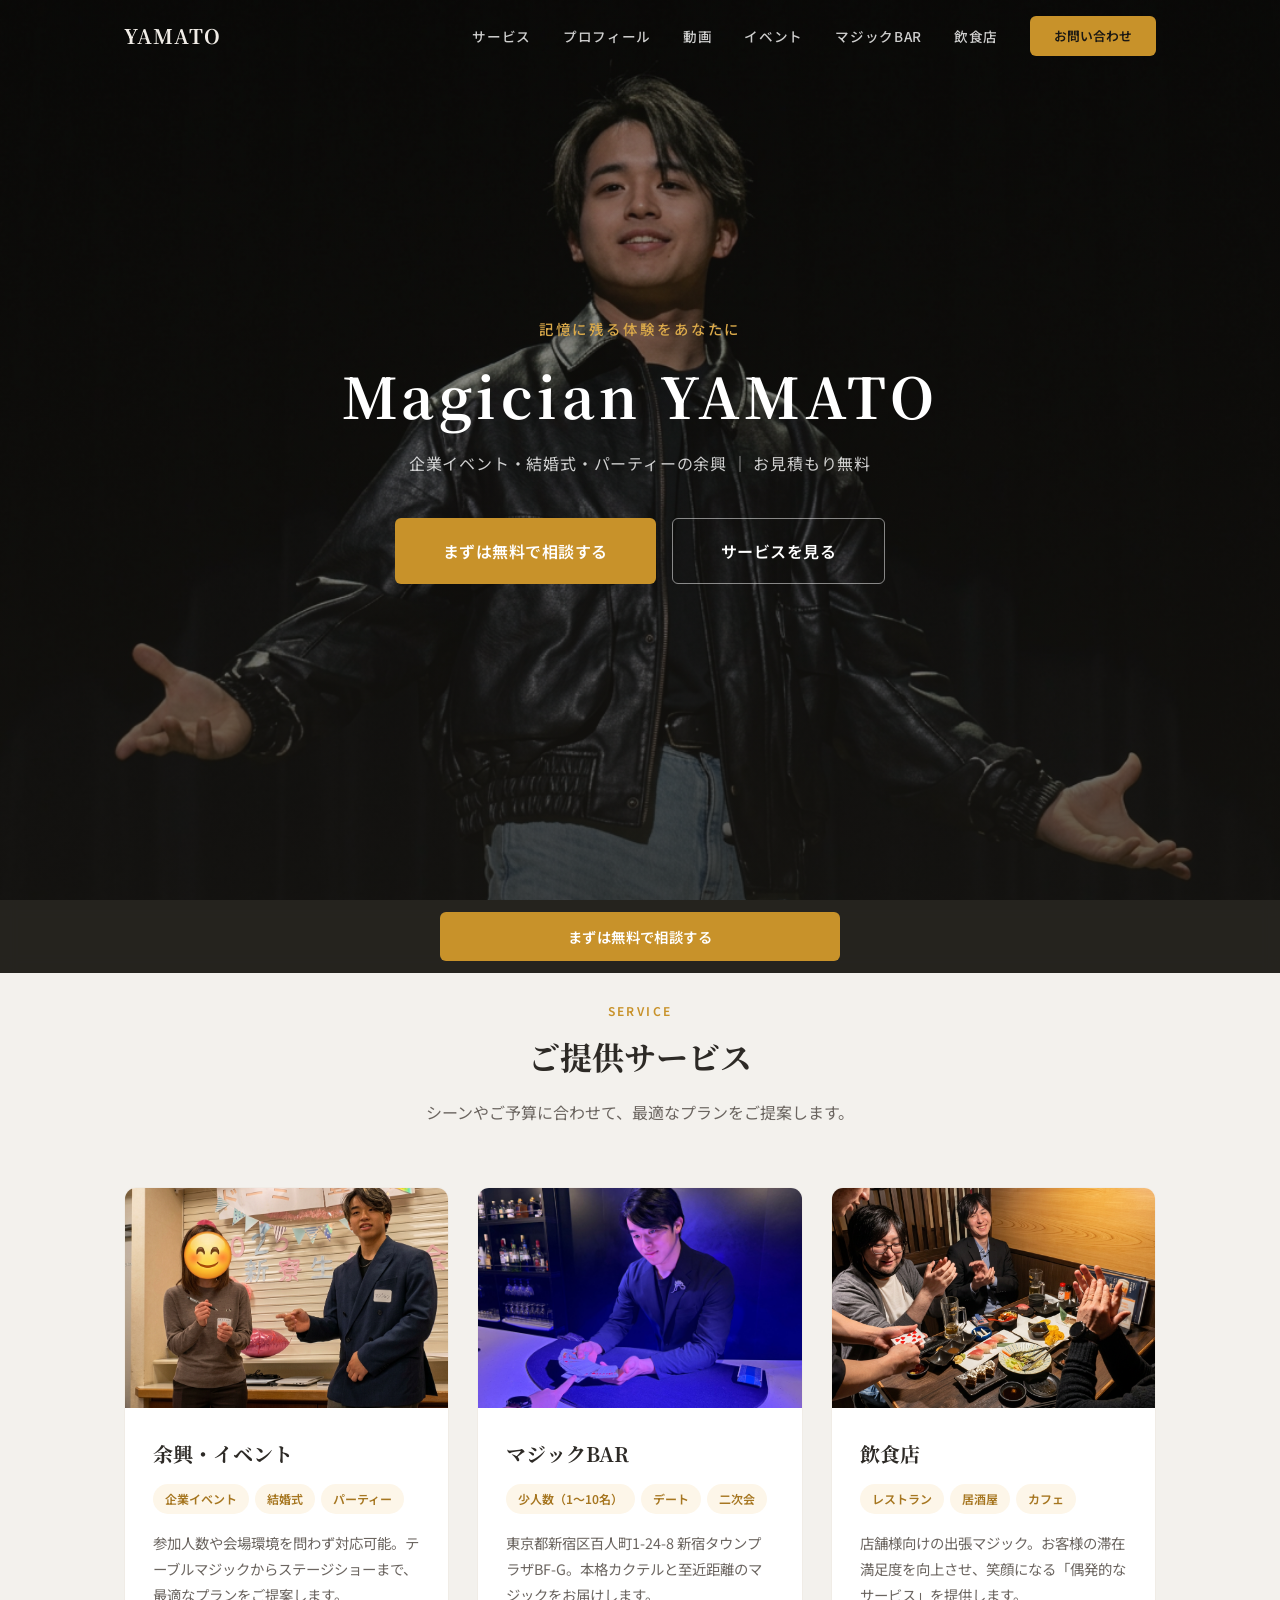
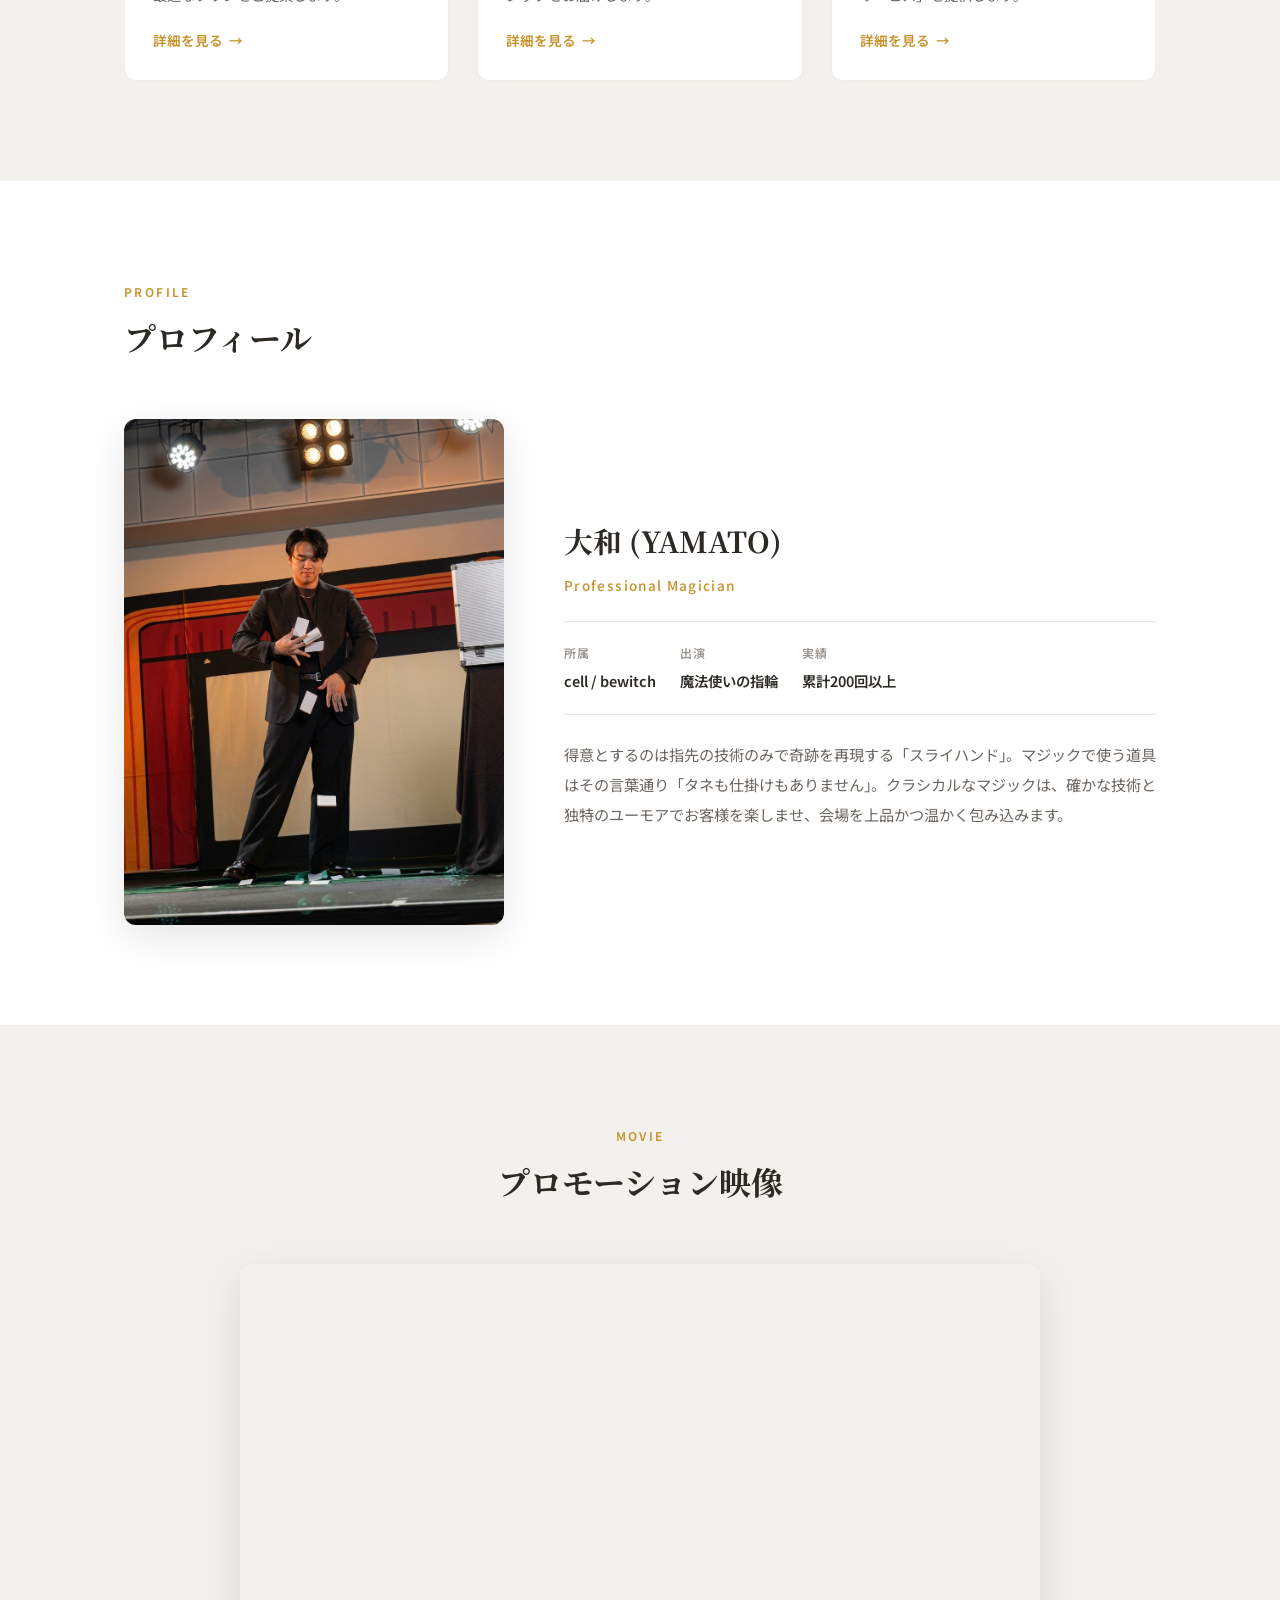
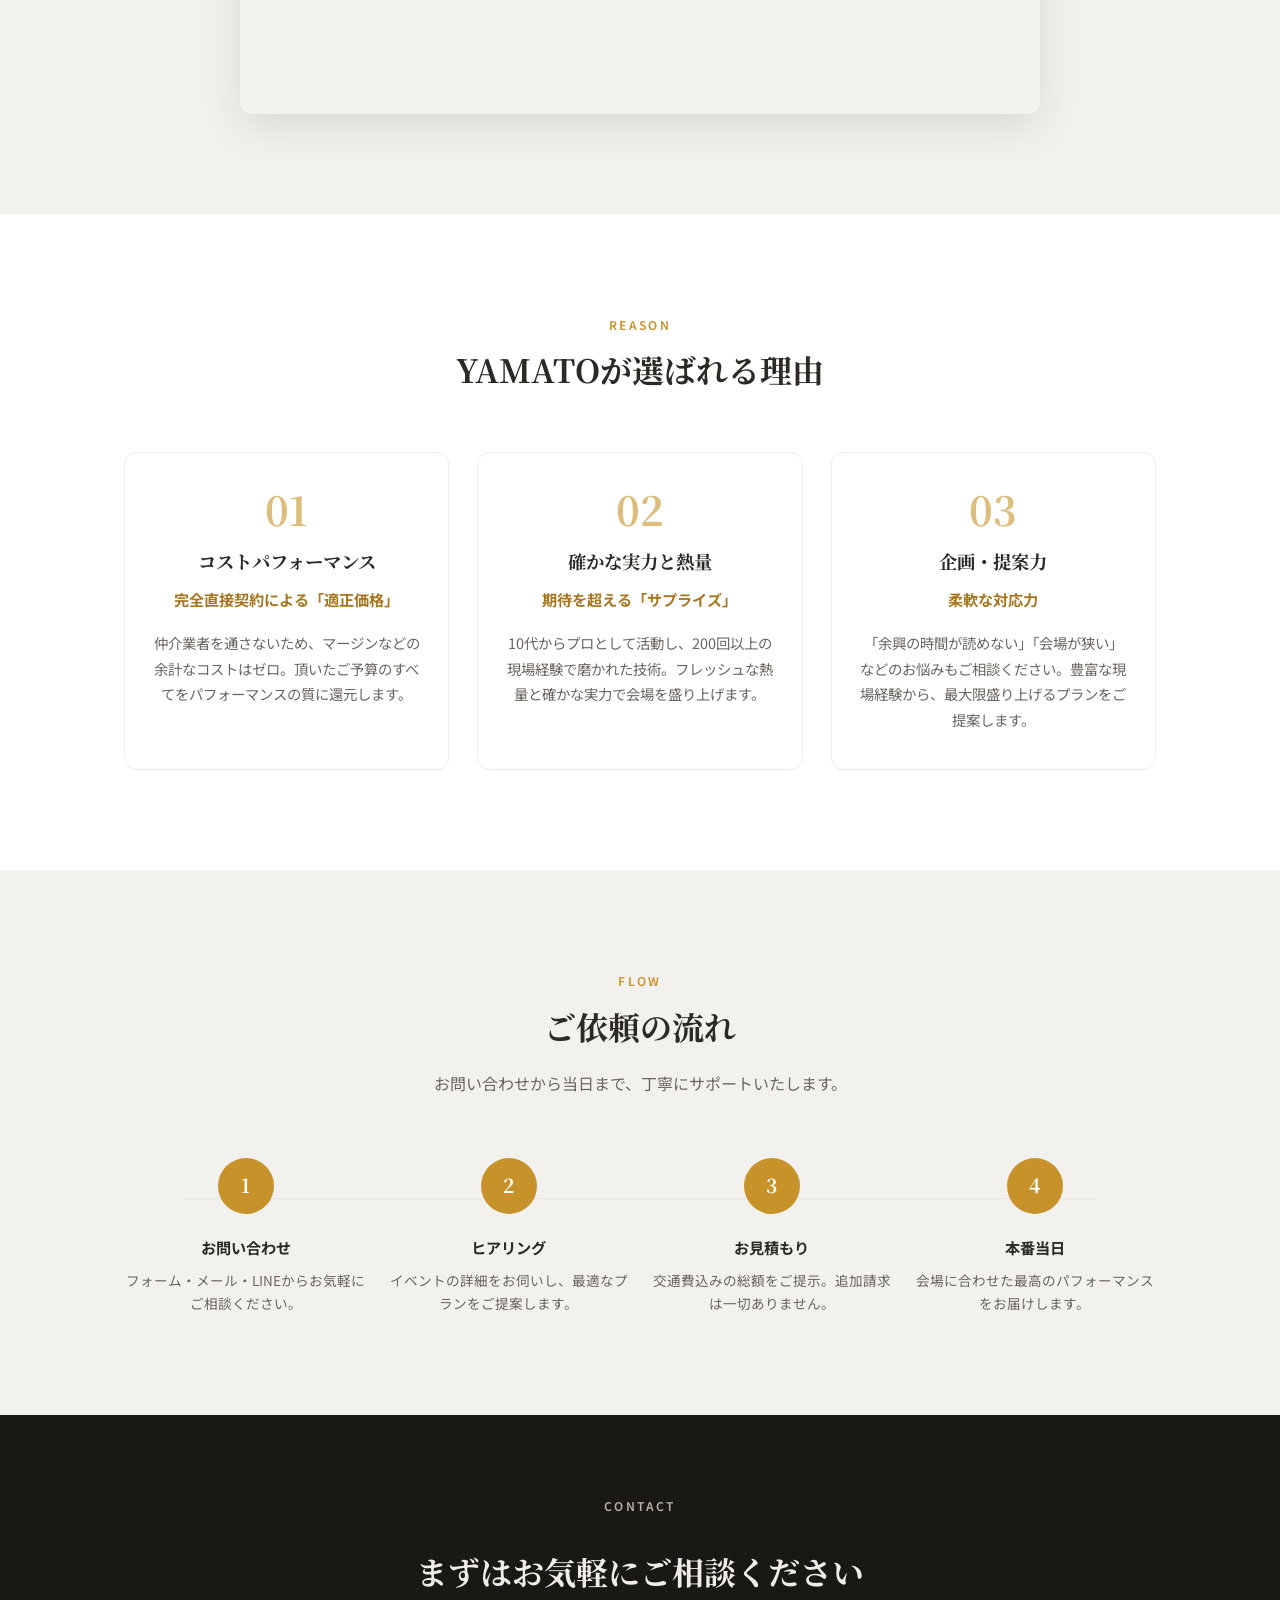
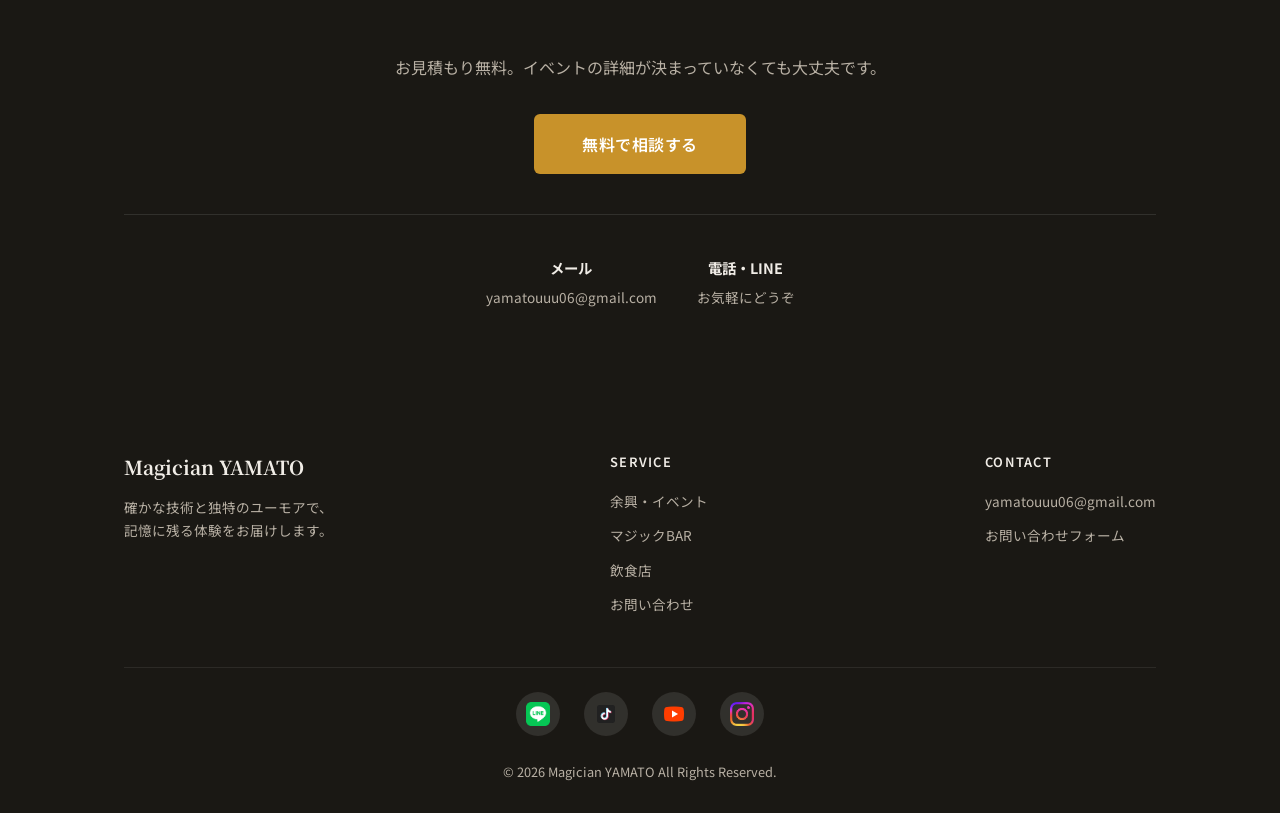
==== commit 75fa2726: "feat: サイト画像を高品質版に差し替え 以下の画像を新しいものに置き換え: - hero_main, event_stage, profile, restaurant_hopping: JPG →" ====
--- a/index.html
+++ b/index.html
@@ -34,7 +34,7 @@
     <!-- ======== HERO ======== -->
     <section class="hero" id="top">
         <div class="hero-bg">
-            <img src="images/hero_main.jpg" alt="Magician YAMATO パフォーマンス" loading="eager">
+            <img src="images/hero_main.png" alt="Magician YAMATO パフォーマンス" loading="eager">
         </div>
         <div class="hero-overlay"></div>
         <div class="hero-content">
@@ -61,7 +61,7 @@
                 <!-- イベント -->
                 <div class="service-card">
                     <div class="service-card-img">
-                        <img src="images/event_stage.jpg" alt="イベント出演">
+                        <img src="images/event_stage.png" alt="イベント出演">
                     </div>
                     <div class="service-card-body">
                         <h3 class="service-card-title">余興・イベント</h3>
@@ -95,7 +95,7 @@
                 <!-- 飲食店 -->
                 <div class="service-card">
                     <div class="service-card-img">
-                        <img src="images/restaurant_hopping.jpg" alt="飲食店出演">
+                        <img src="images/restaurant_hopping.png" alt="飲食店出演">
                     </div>
                     <div class="service-card-body">
                         <h3 class="service-card-title">飲食店</h3>
@@ -122,7 +122,7 @@
 
             <div class="profile-grid fade-in">
                 <div class="profile-img">
-                    <img src="images/profile.jpg" alt="Magician YAMATO">
+                    <img src="images/profile.png" alt="Magician YAMATO">
                 </div>
                 <div class="profile-info">
                     <h3 class="profile-name">大和 (YAMATO)</h3>
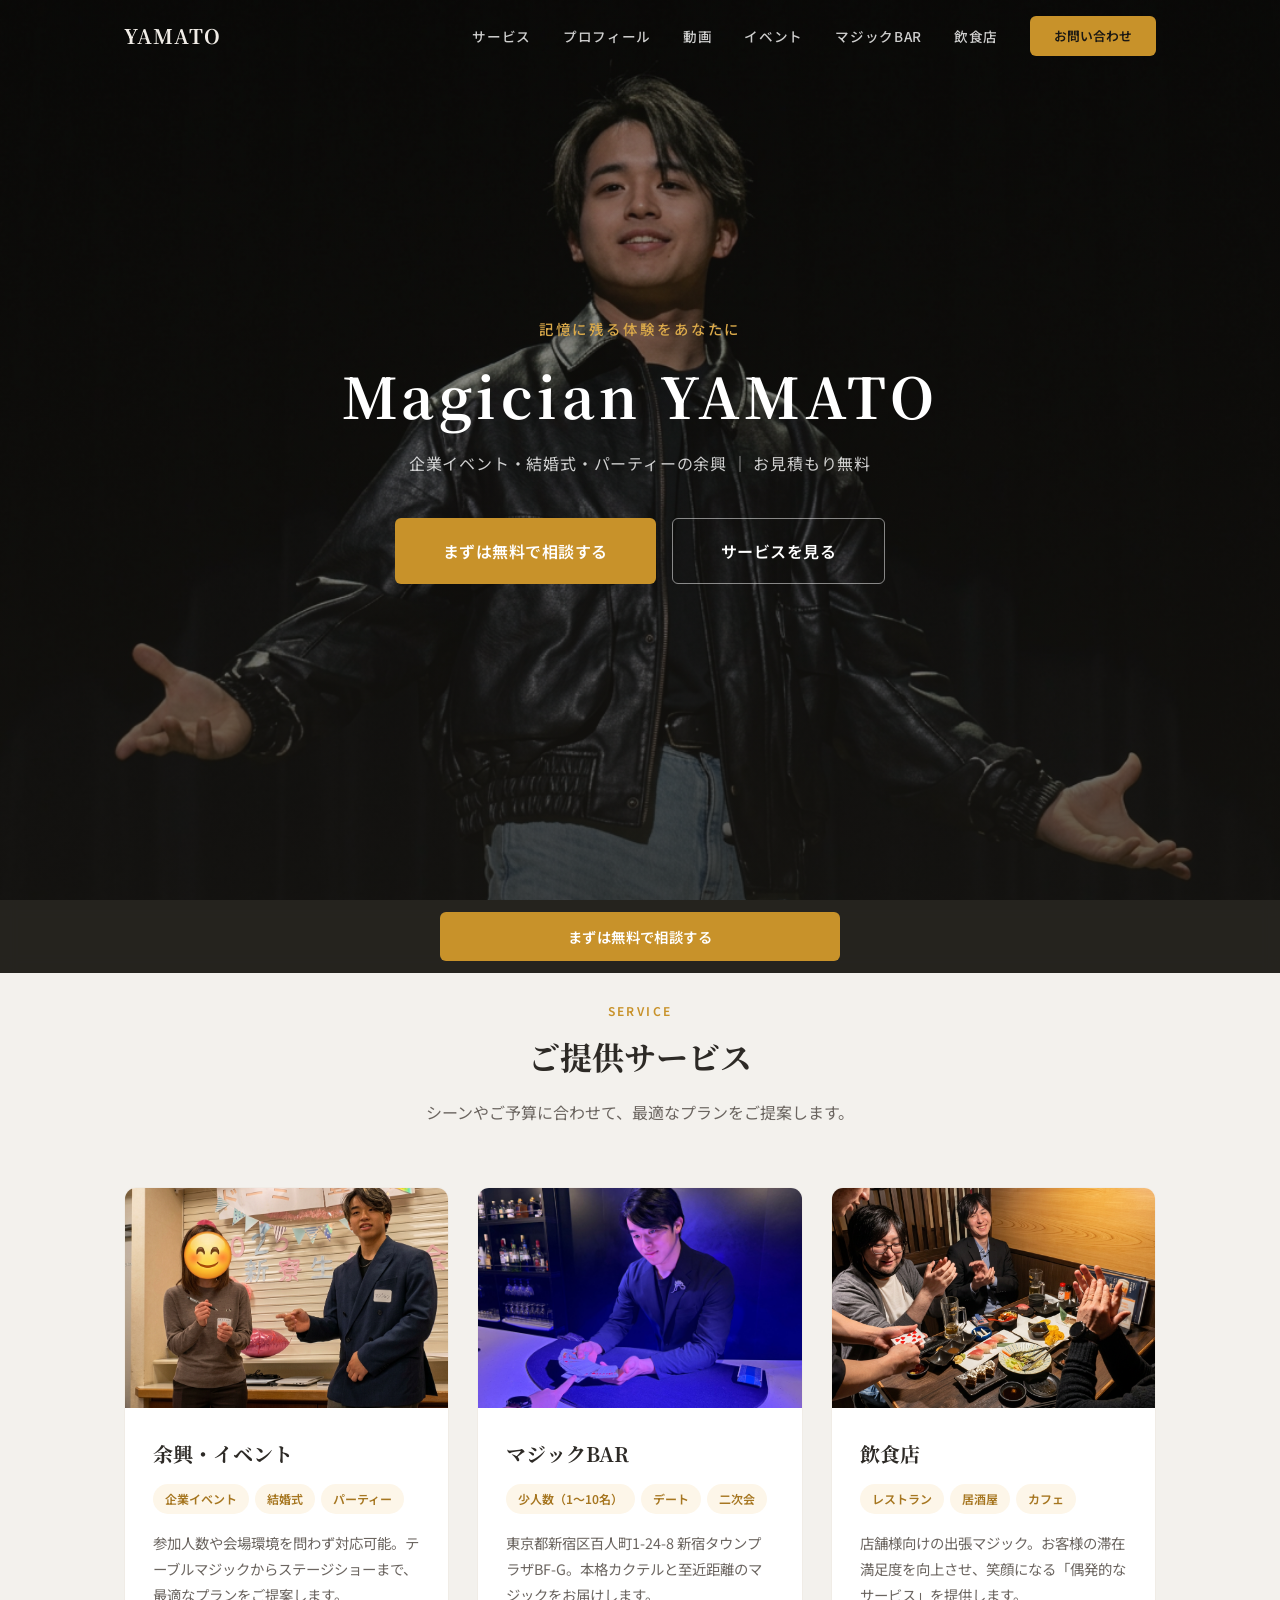
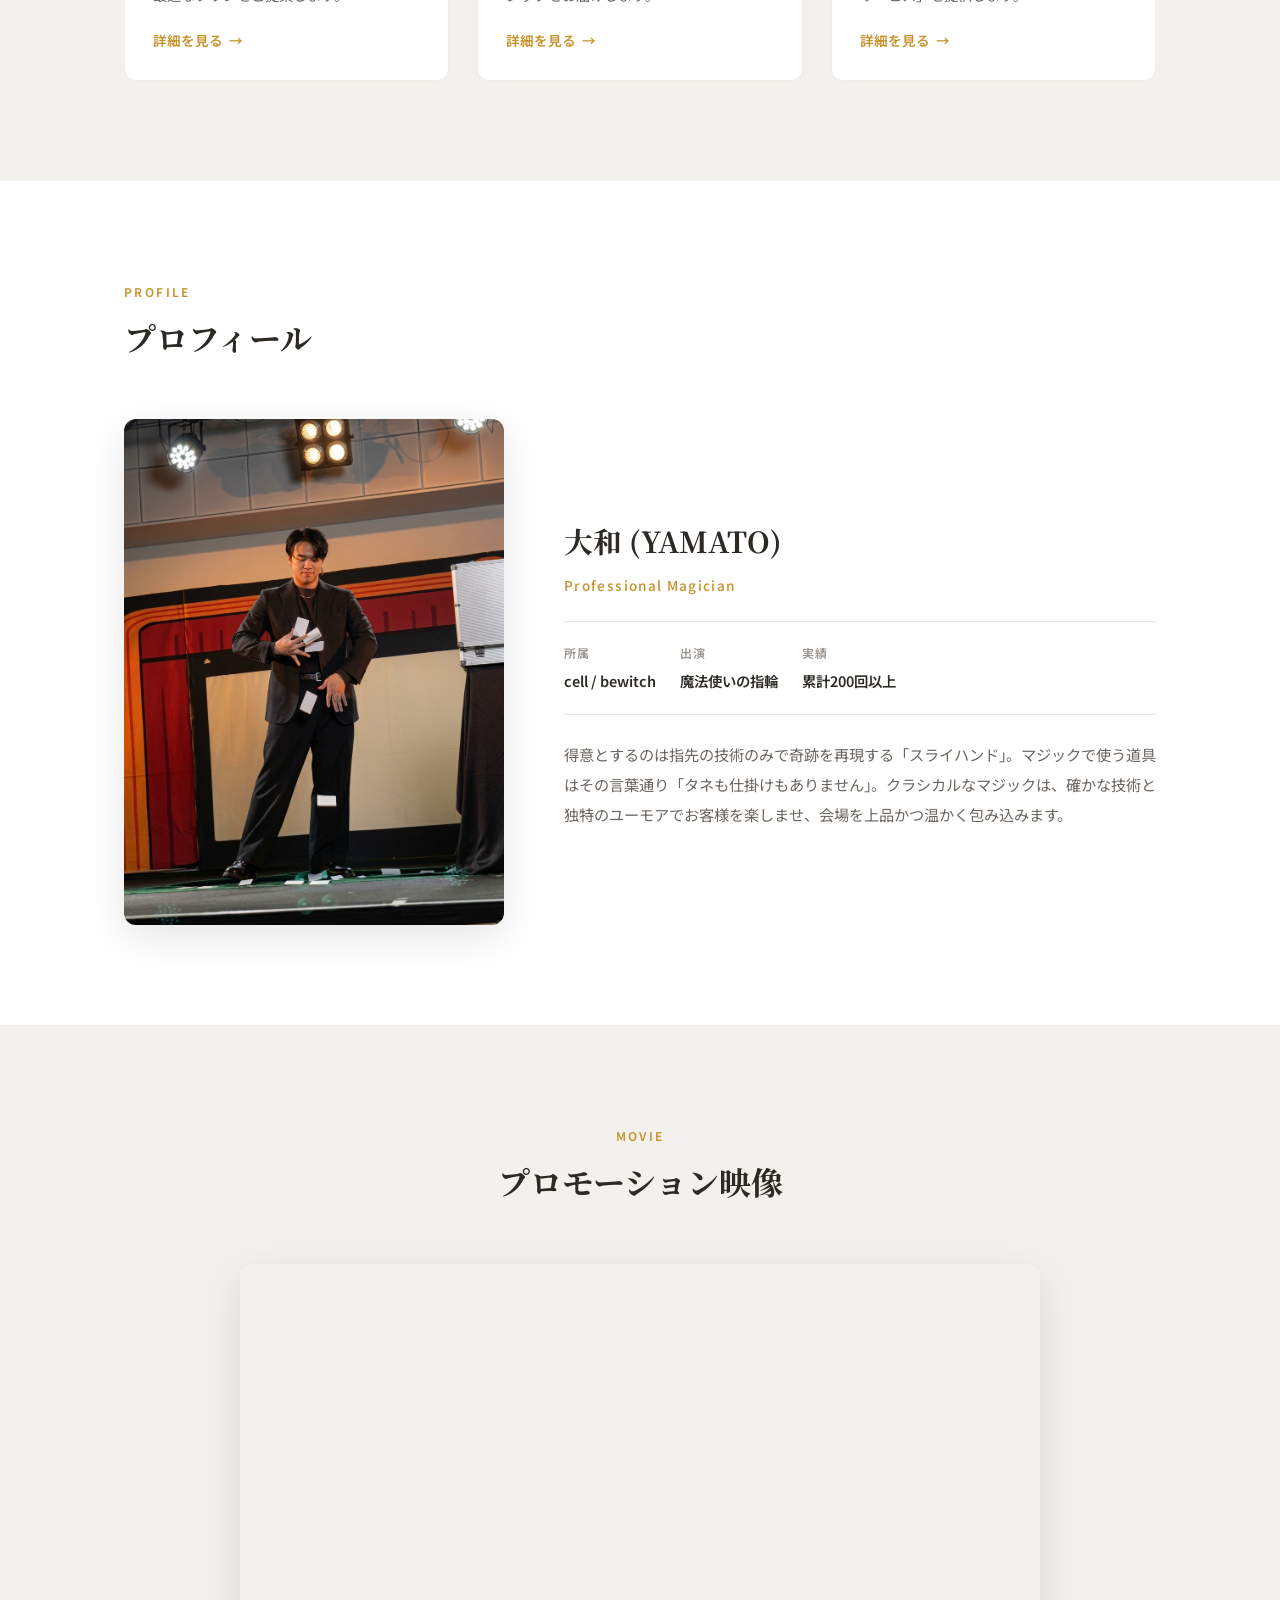
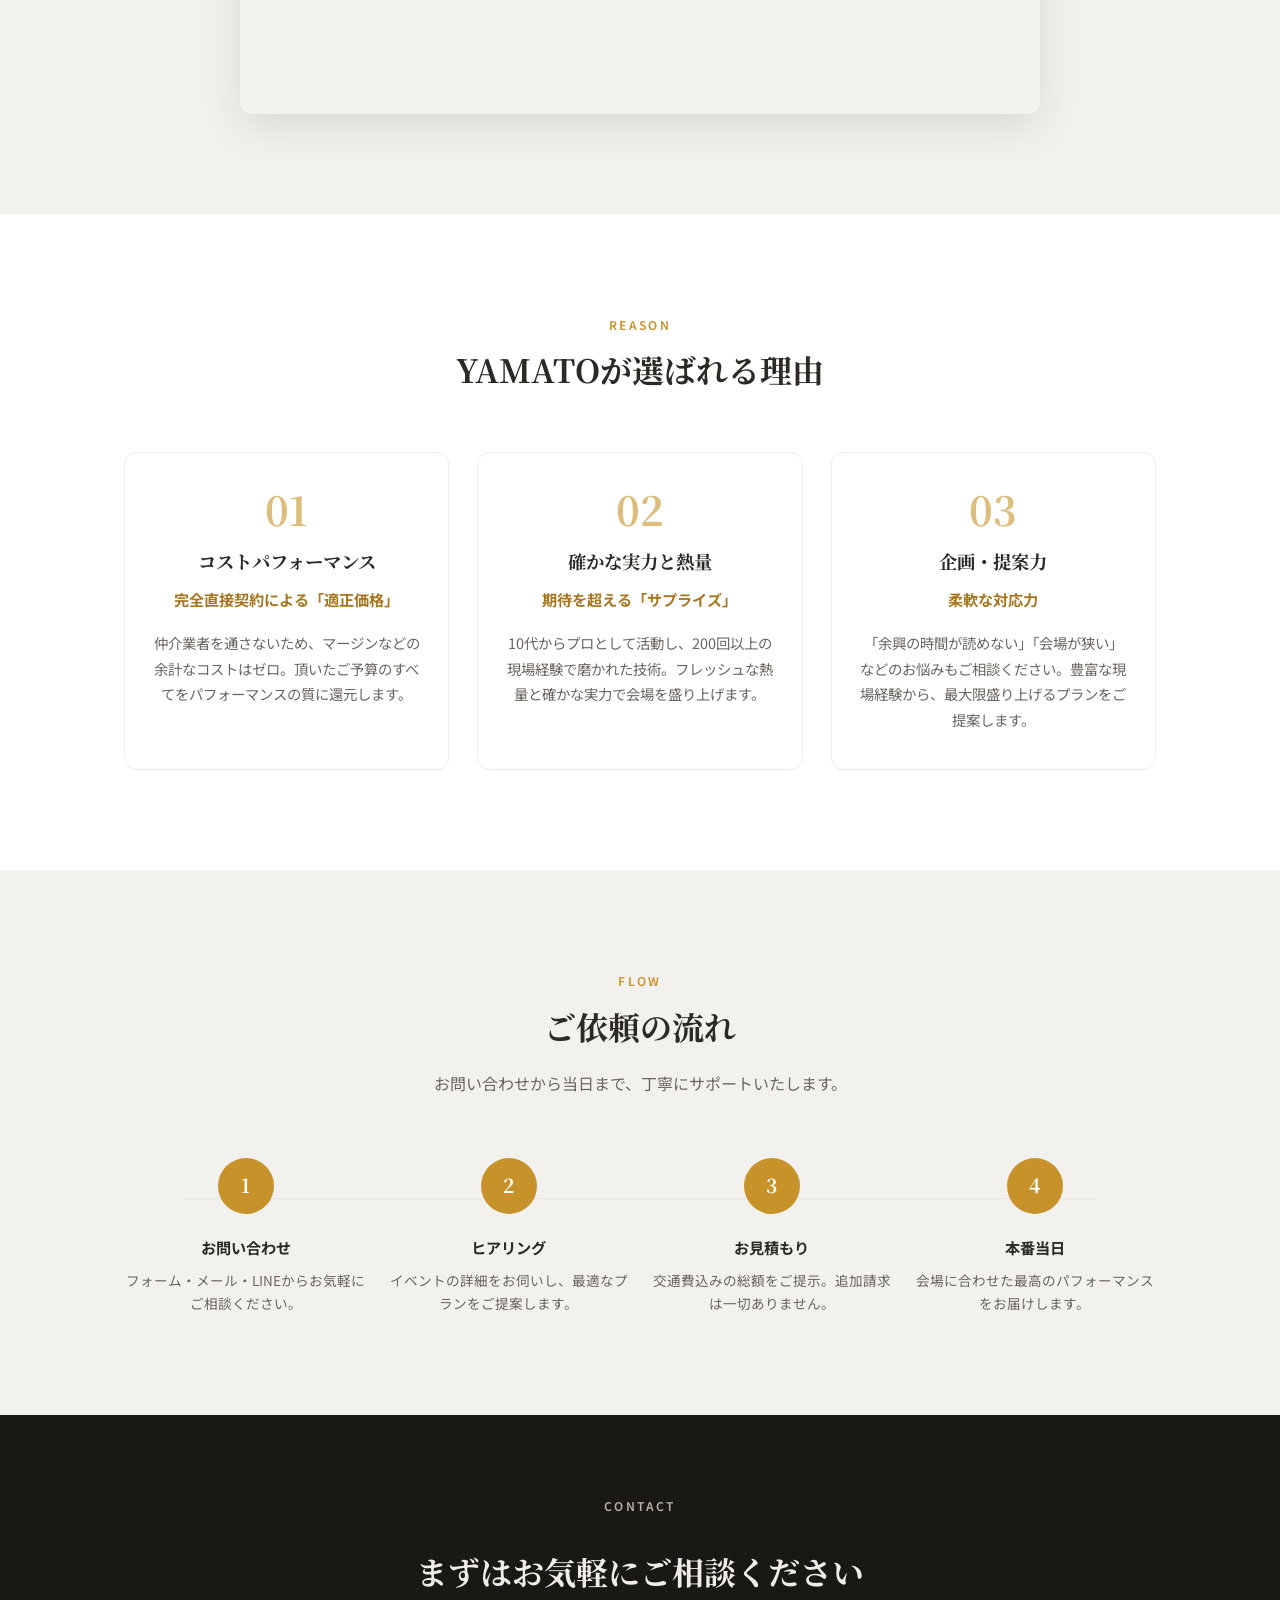
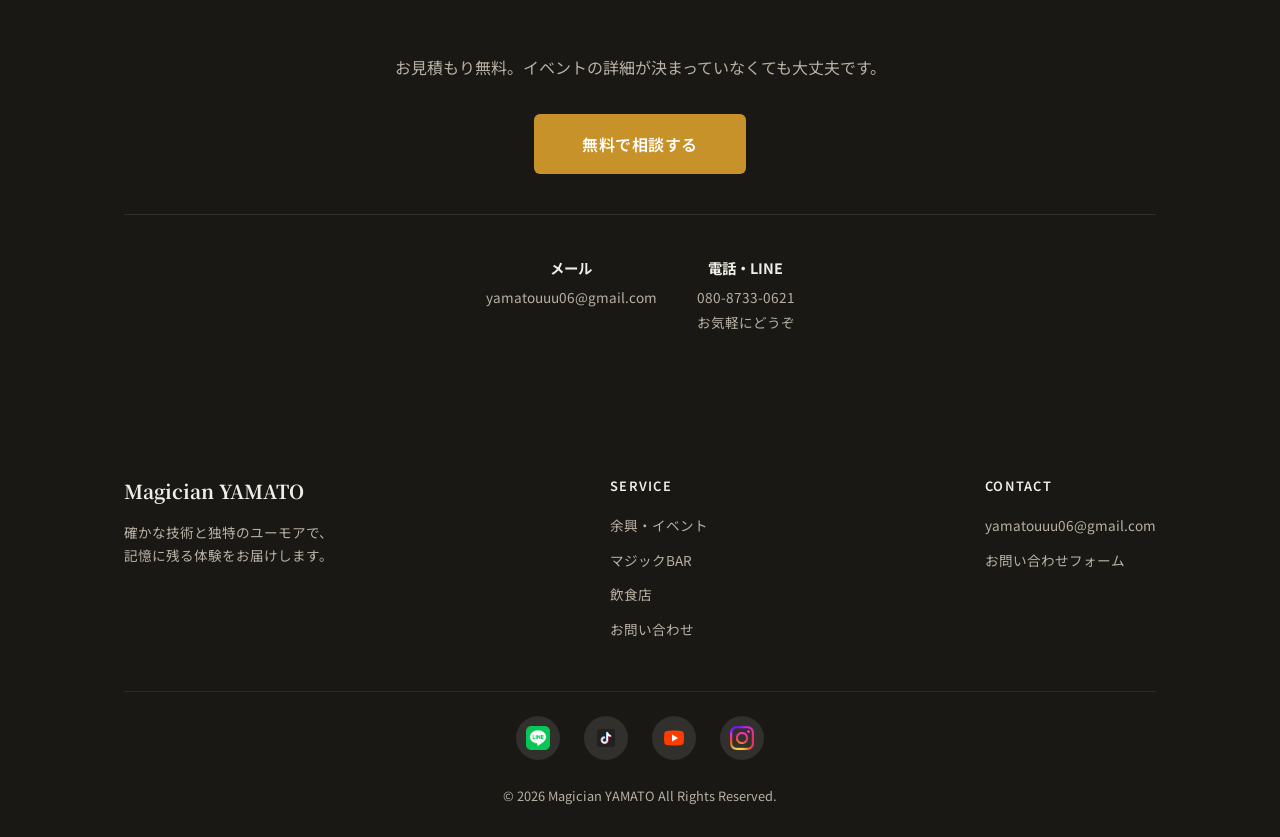
==== commit 998df17b: "feat: 各ページのお問い合わせ・CTA部分に電話番号を追加" ====
--- a/index.html
+++ b/index.html
@@ -212,23 +212,31 @@
             <div class="flow-grid fade-in">
                 <div class="flow-step">
                     <div class="flow-step-num">1</div>
-                    <h4>お問い合わせ</h4>
-                    <p>フォーム・メール・LINEからお気軽にご相談ください。</p>
+                    <div class="flow-step-content">
+                        <h4>お問い合わせ</h4>
+                        <p>フォーム・メール・LINEからお気軽にご相談ください。</p>
+                    </div>
                 </div>
                 <div class="flow-step">
                     <div class="flow-step-num">2</div>
-                    <h4>ヒアリング</h4>
-                    <p>イベントの詳細をお伺いし、最適なプランをご提案します。</p>
+                    <div class="flow-step-content">
+                        <h4>ヒアリング</h4>
+                        <p>イベントの詳細をお伺いし、最適なプランをご提案します。</p>
+                    </div>
                 </div>
                 <div class="flow-step">
                     <div class="flow-step-num">3</div>
-                    <h4>お見積もり</h4>
-                    <p>交通費込みの総額をご提示。追加請求は一切ありません。</p>
+                    <div class="flow-step-content">
+                        <h4>お見積もり</h4>
+                        <p>交通費込みの総額をご提示。追加請求は一切ありません。</p>
+                    </div>
                 </div>
                 <div class="flow-step">
                     <div class="flow-step-num">4</div>
-                    <h4>本番当日</h4>
-                    <p>会場に合わせた最高のパフォーマンスをお届けします。</p>
+                    <div class="flow-step-content">
+                        <h4>本番当日</h4>
+                        <p>会場に合わせた最高のパフォーマンスをお届けします。</p>
+                    </div>
                 </div>
             </div>
         </div>
@@ -250,6 +258,7 @@
                 </div>
                 <div class="cta-method">
                     <strong>電話・LINE</strong>
+                    080-8733-0621<br>
                     お気軽にどうぞ
                 </div>
             </div>
--- a/style.css
+++ b/style.css
@@ -1556,7 +1556,33 @@
 
   .flow-grid {
     grid-template-columns: 1fr;
-    gap: 24px;
+    gap: 16px;
+  }
+
+  .flow-step {
+    display: flex;
+    text-align: left;
+    align-items: flex-start;
+    gap: 16px;
+    padding-bottom: 16px;
+    border-bottom: 1px solid var(--color-border);
+  }
+
+  .flow-step:last-child {
+    border-bottom: none;
+    padding-bottom: 0;
+  }
+
+  .flow-step-num {
+    margin: 0;
+    width: 40px;
+    height: 40px;
+    font-size: 1rem;
+    flex-shrink: 0;
+  }
+
+  .flow-step-content {
+    flex: 1;
   }
 
   .cta-contact-methods {
@@ -1568,8 +1594,58 @@
     padding: 32px 24px;
   }
 
+  /* フォームモーダルを全画面表示＆スクロール可能に */
+  .contact-modal-overlay {
+    padding: 0;
+    align-items: flex-start;
+  }
+
+  .contact-modal-content {
+    max-height: 100vh;
+    height: 100vh;
+    border-radius: 0;
+    transform: translateY(100%);
+    display: flex;
+    flex-direction: column;
+  }
+
+  .contact-modal-overlay.active .contact-modal-content {
+    transform: translateY(0);
+  }
+
+  .contact-modal-body {
+    flex: 1;
+    overflow-y: auto;
+    -webkit-overflow-scrolling: touch;
+    padding-bottom: 40px;
+    /* スクロール下部の余白 */
+  }
+
+  .form-container {
+    border: none;
+    box-shadow: none;
+    padding: 24px 20px;
+  }
+
+  .page-hero {
+    padding: 100px 0 40px;
+  }
+
   .page-hero h1 {
     font-size: 1.8rem;
+    line-height: 1.4;
+  }
+
+  /* テキストが画面端にはみ出るのを防ぐ */
+  p,
+  h1,
+  h2,
+  h3,
+  h4,
+  h5,
+  h6,
+  .section-subtitle {
+    word-break: break-word;
   }
 
   .selection-cards {
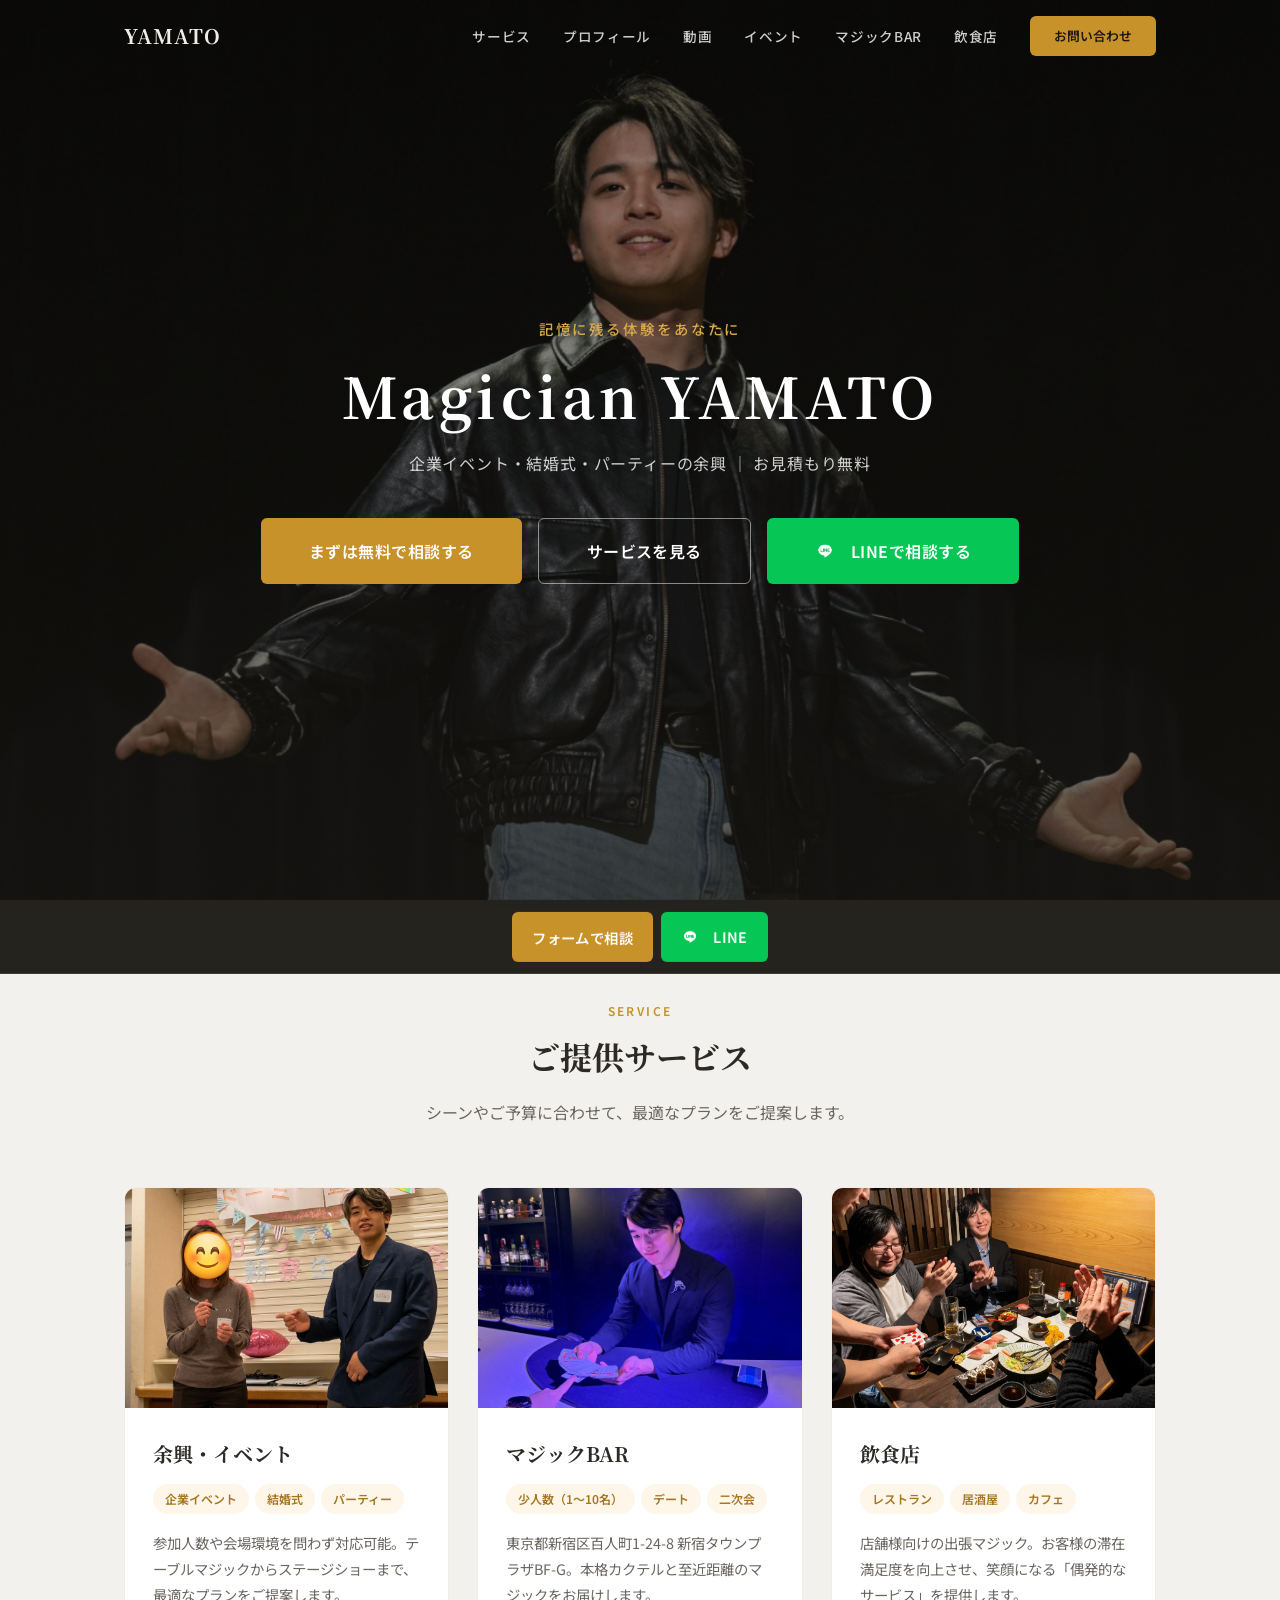
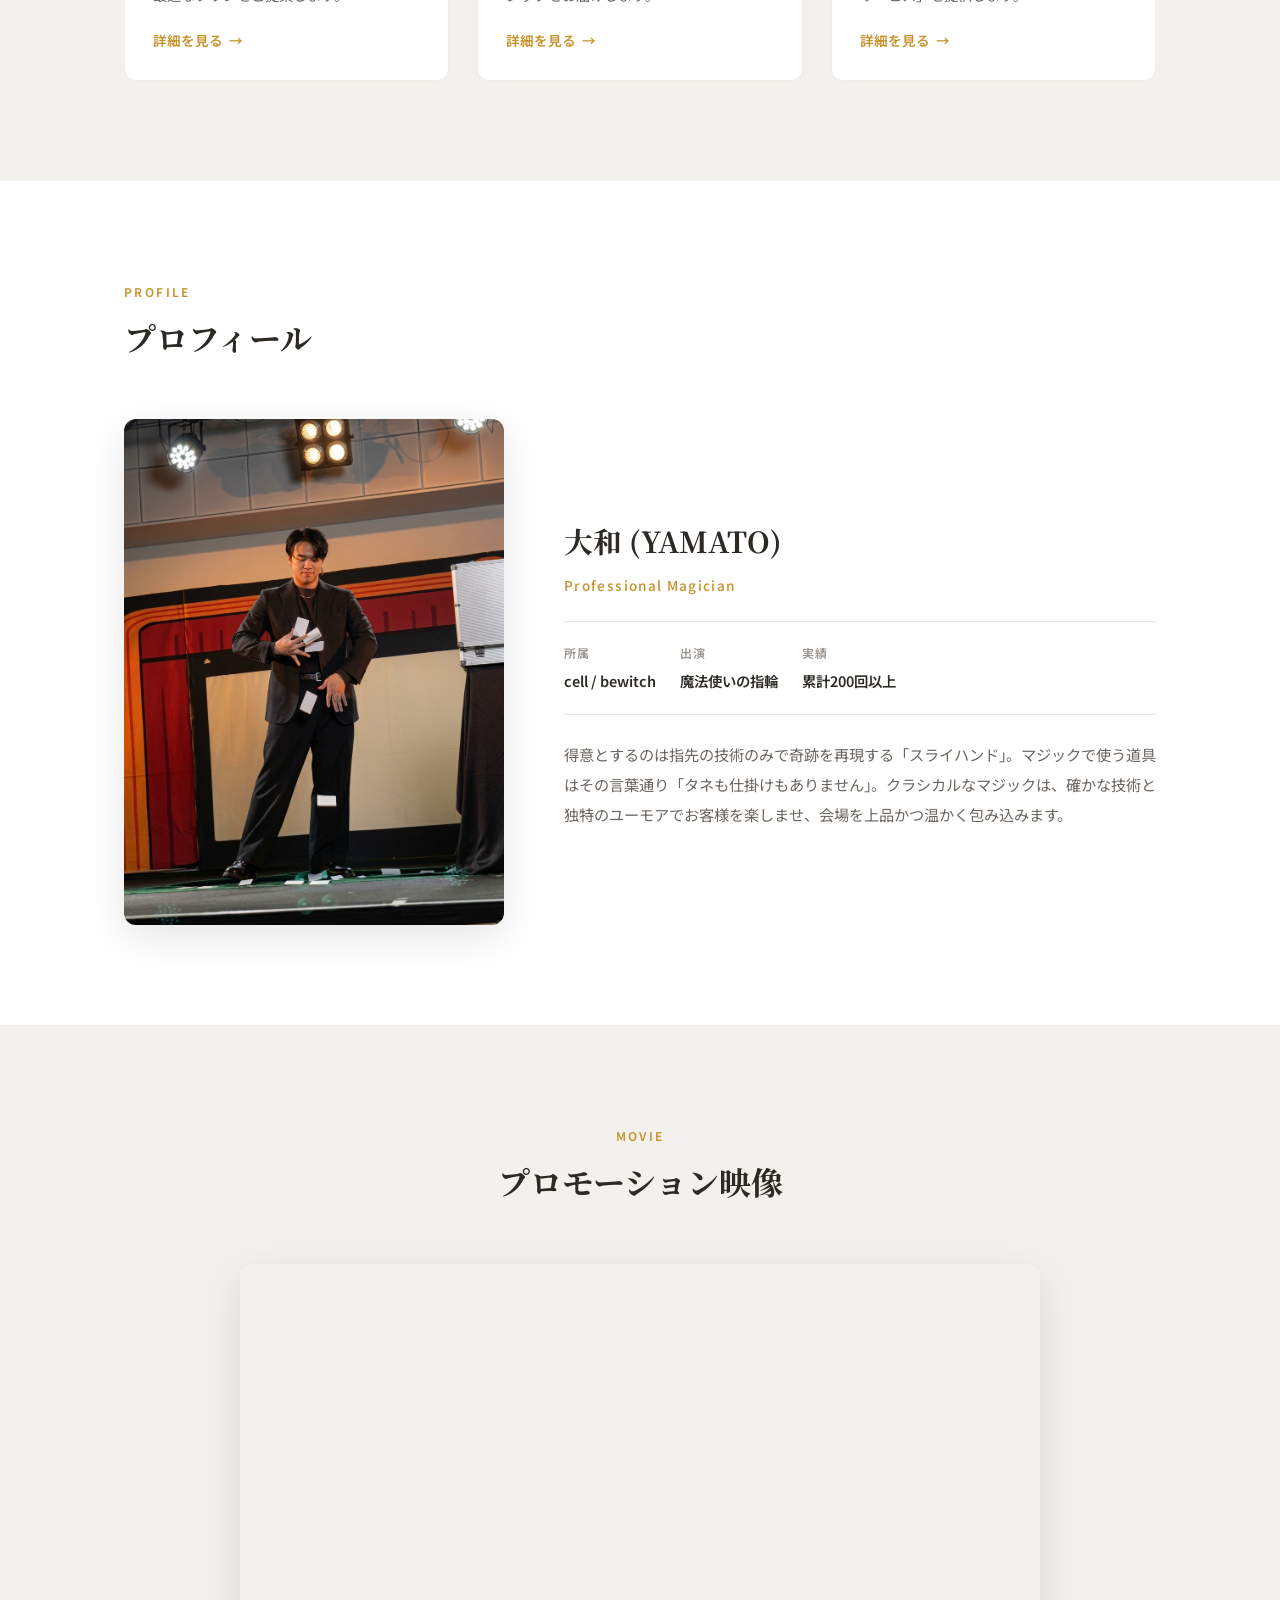
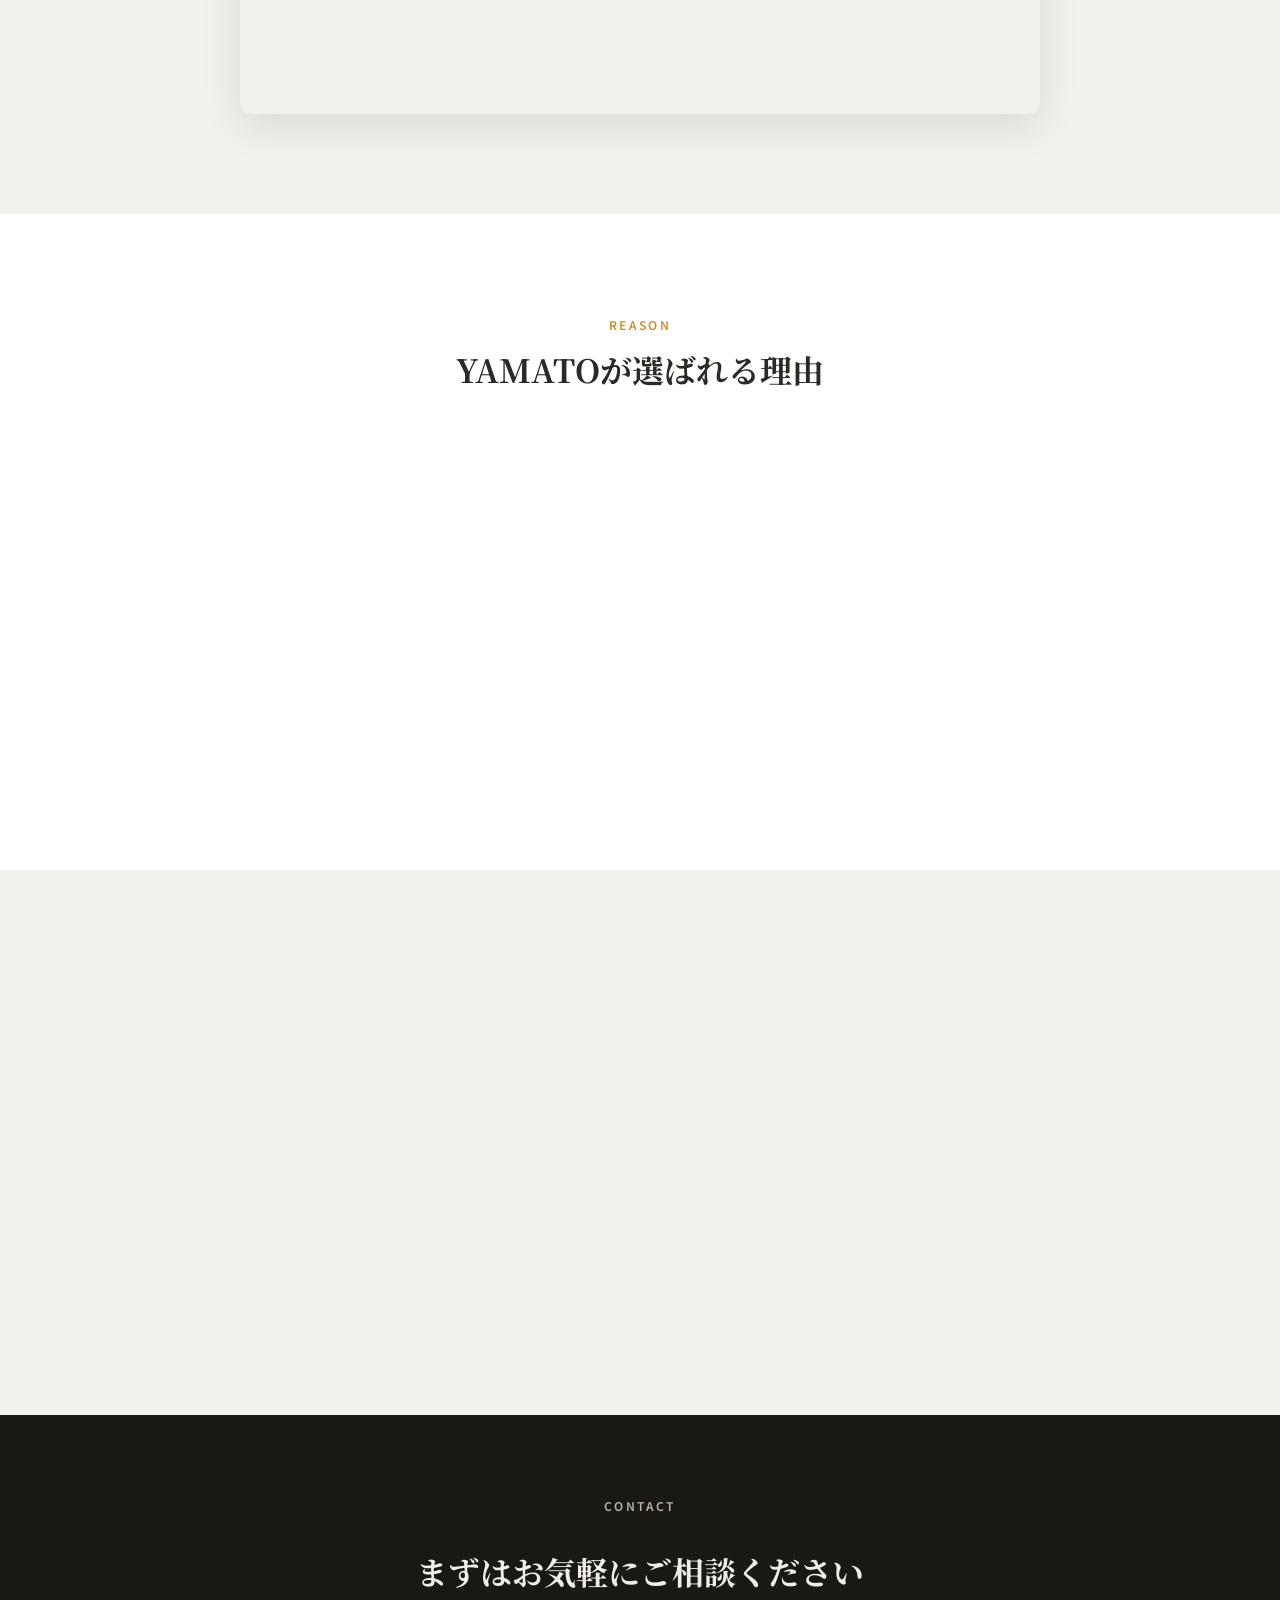
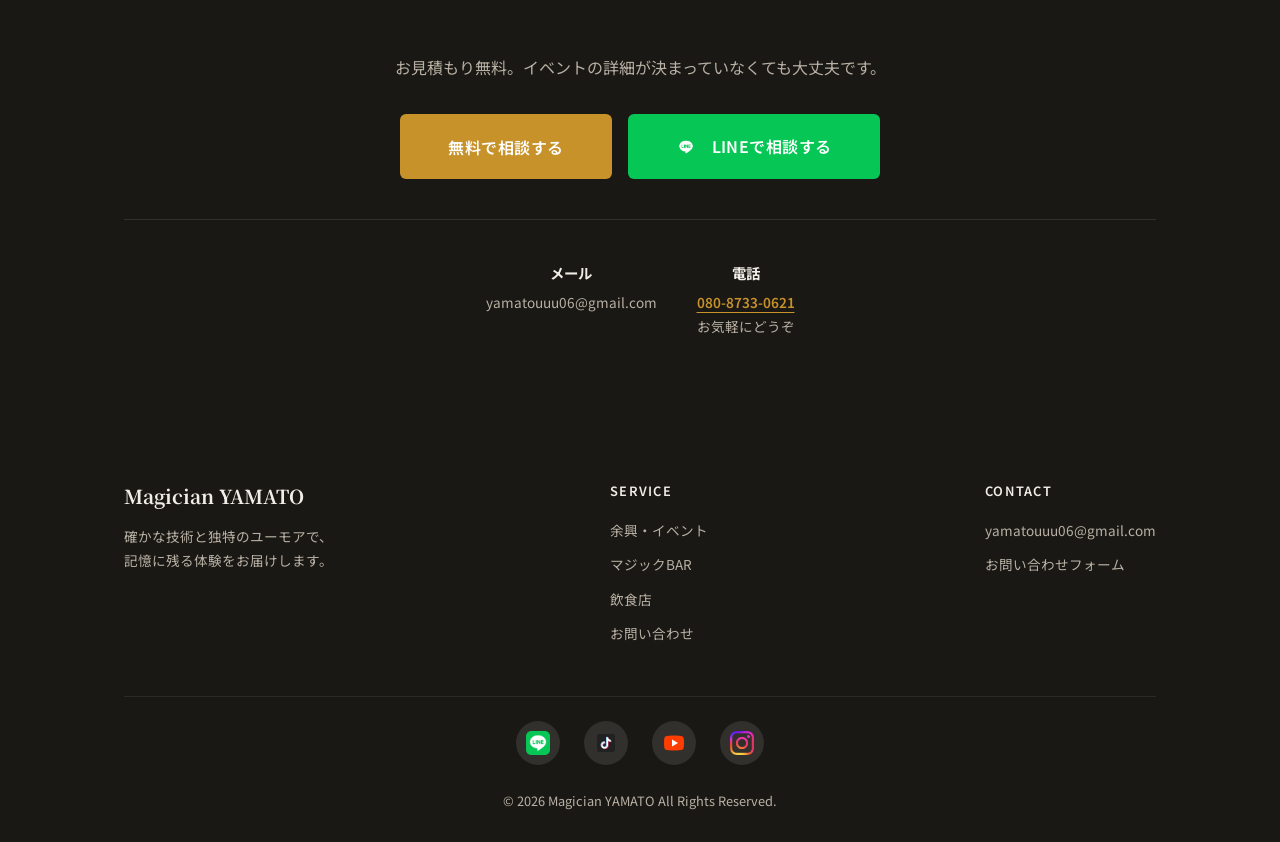
==== commit 3a3f27a9: "feat(ui): LINE相談ボタンの追加と電話番号のタップ発信対応 - 全ページのCTAおよび追尾ボタンに「LINEで相談する」を追加 - トップページのヒーロー領域にもLINEボタンを追加 - " ====
--- a/index.html
+++ b/index.html
@@ -44,6 +44,10 @@
             <div class="hero-actions">
                 <button type="button" class="btn btn-primary btn-lg" onclick="openContactModal()">まずは無料で相談する</button>
                 <a href="#service" class="btn btn-outline btn-lg">サービスを見る</a>
+                <a href="https://line.me/R/ti/p/@344pyyvy?ts=02022038&oat_content=url" target="_blank"
+                    rel="noopener noreferrer" class="btn btn-line btn-lg">
+                    <img src="images/sns/line.png" alt="" aria-hidden="true" style="margin-right: 8px;">LINEで相談する
+                </a>
             </div>
         </div>
     </section>
@@ -250,15 +254,21 @@
                 <h2 class="section-title">まずはお気軽にご相談ください</h2>
             </div>
             <p>お見積もり無料。イベントの詳細が決まっていなくても大丈夫です。</p>
-            <button type="button" class="btn btn-primary btn-lg" onclick="openContactModal()">無料で相談する</button>
+            <div class="cta-dual-buttons">
+                <button type="button" class="btn btn-primary btn-lg" onclick="openContactModal()">無料で相談する</button>
+                <a href="https://line.me/R/ti/p/@344pyyvy?ts=02022038&oat_content=url" target="_blank"
+                    rel="noopener noreferrer" class="btn btn-line btn-lg">
+                    <img src="images/sns/line.png" alt="" aria-hidden="true" style="margin-right: 8px;">LINEで相談する
+                </a>
+            </div>
             <div class="cta-contact-methods">
                 <div class="cta-method">
                     <strong>メール</strong>
                     yamatouuu06@gmail.com
                 </div>
                 <div class="cta-method">
-                    <strong>電話・LINE</strong>
-                    080-8733-0621<br>
+                    <strong>電話</strong>
+                    <a href="tel:08087330621" class="tel-link">080-8733-0621</a><br>
                     お気軽にどうぞ
                 </div>
             </div>
--- a/style.css
+++ b/style.css
@@ -792,6 +792,30 @@
   margin-bottom: 32px;
 }
 
+.cta-dual-buttons {
+  display: flex;
+  justify-content: center;
+  gap: 16px;
+  flex-wrap: wrap;
+}
+
+.btn-line {
+  background-color: #06C755;
+  color: #fff;
+}
+
+.btn-line:hover {
+  background-color: #05b04c;
+  transform: translateY(-1px);
+  box-shadow: 0 4px 12px rgba(6, 199, 85, 0.3);
+}
+
+.btn-line img {
+  width: 20px;
+  height: 20px;
+  vertical-align: middle;
+}
+
 .cta-contact-methods {
   display: flex;
   justify-content: center;
@@ -934,6 +958,20 @@
   color: var(--color-text-tertiary);
   font-size: 0.85rem;
   margin-top: 24px;
+}
+
+/* Tel Links */
+.tel-link {
+  color: var(--color-accent);
+  font-weight: 600;
+  text-decoration: underline;
+  text-underline-offset: 4px;
+  transition: opacity 0.3s ease, color 0.3s ease;
+}
+
+.tel-link:hover {
+  opacity: 0.8;
+  color: var(--color-text);
 }
 
 /* ======================================================
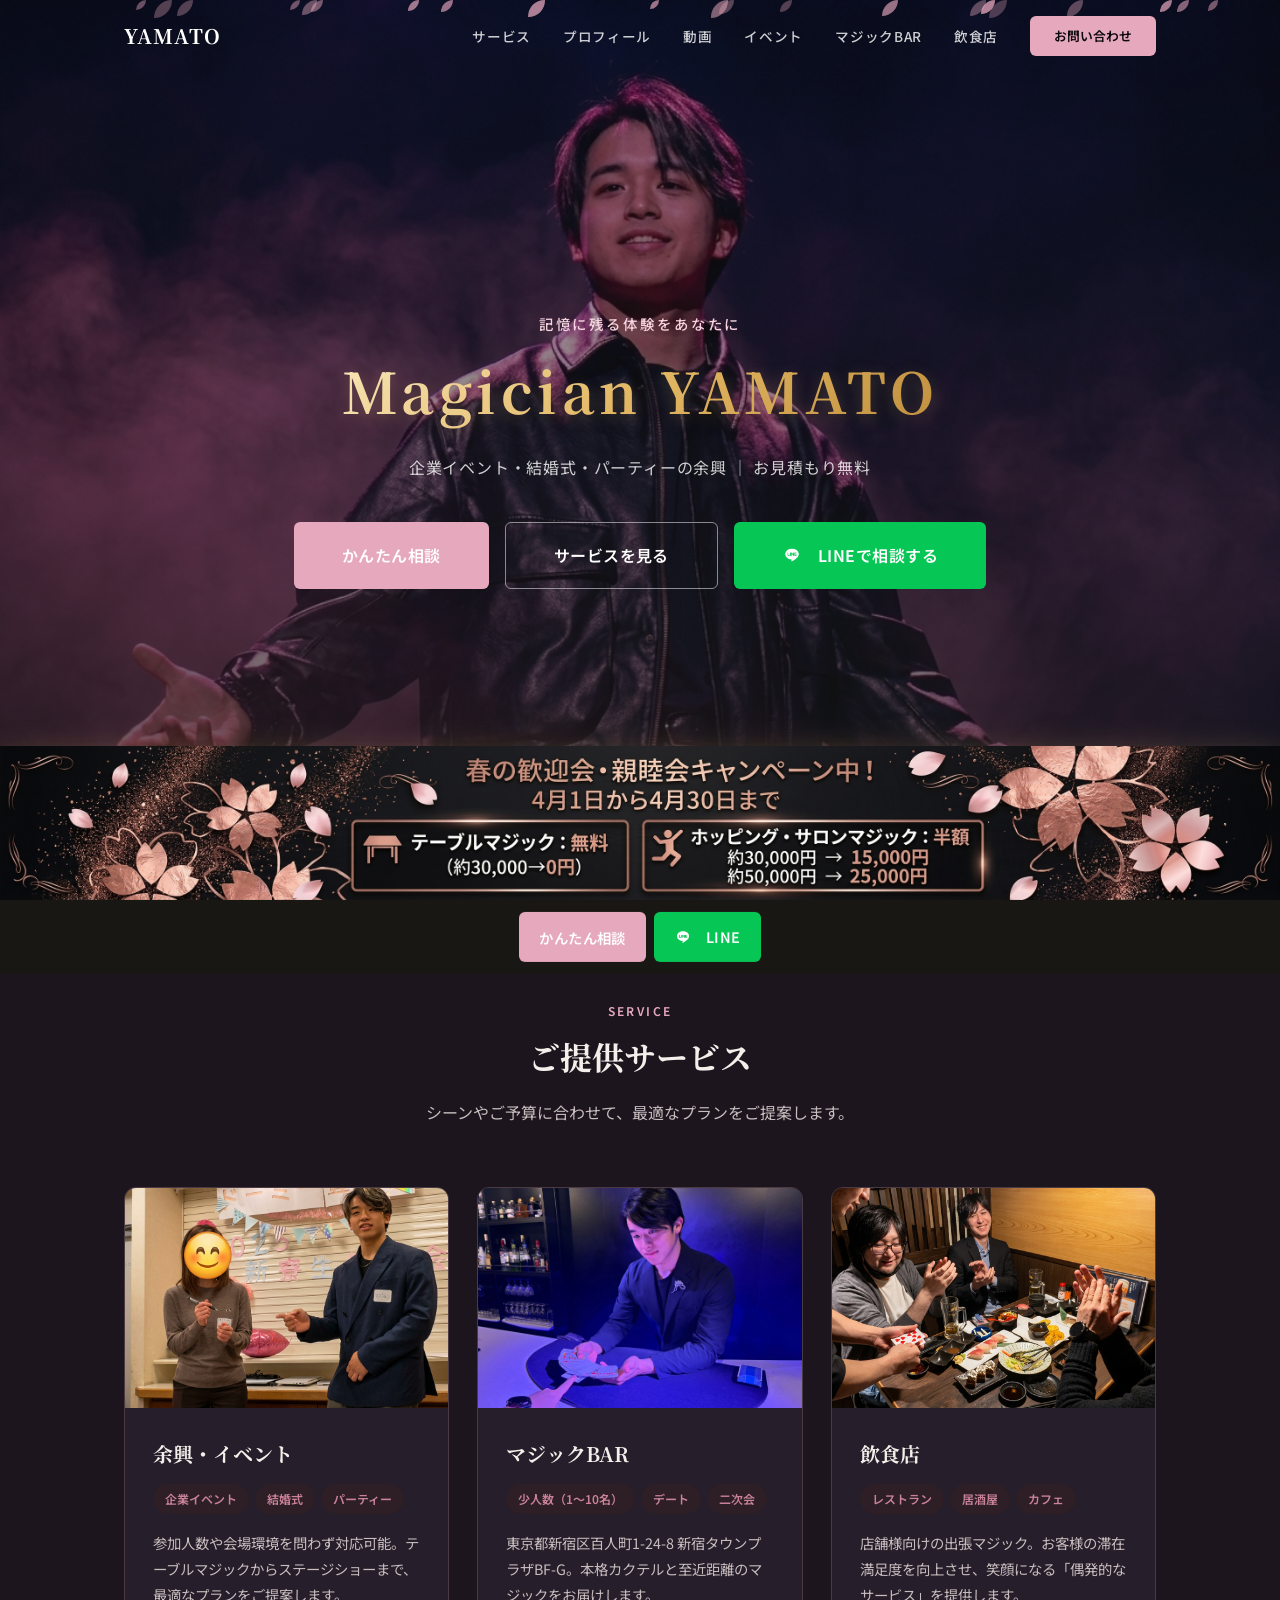
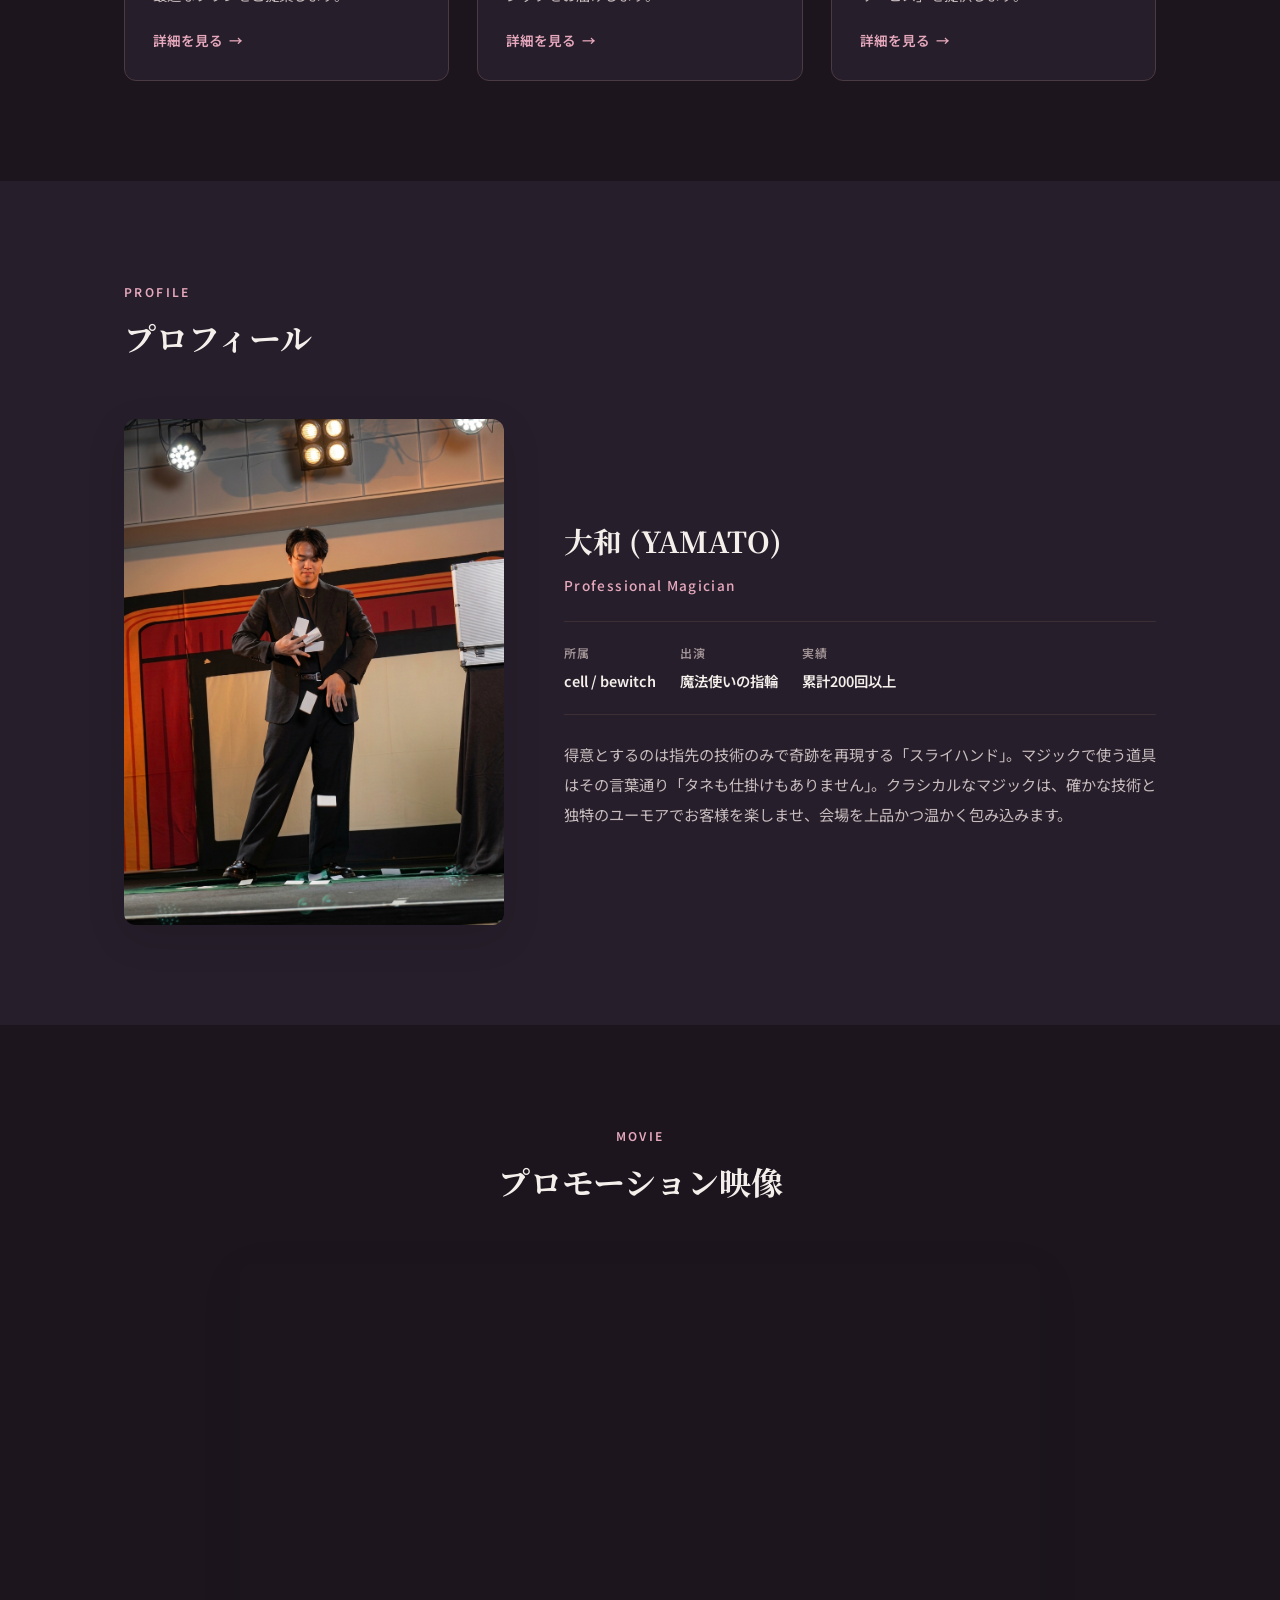
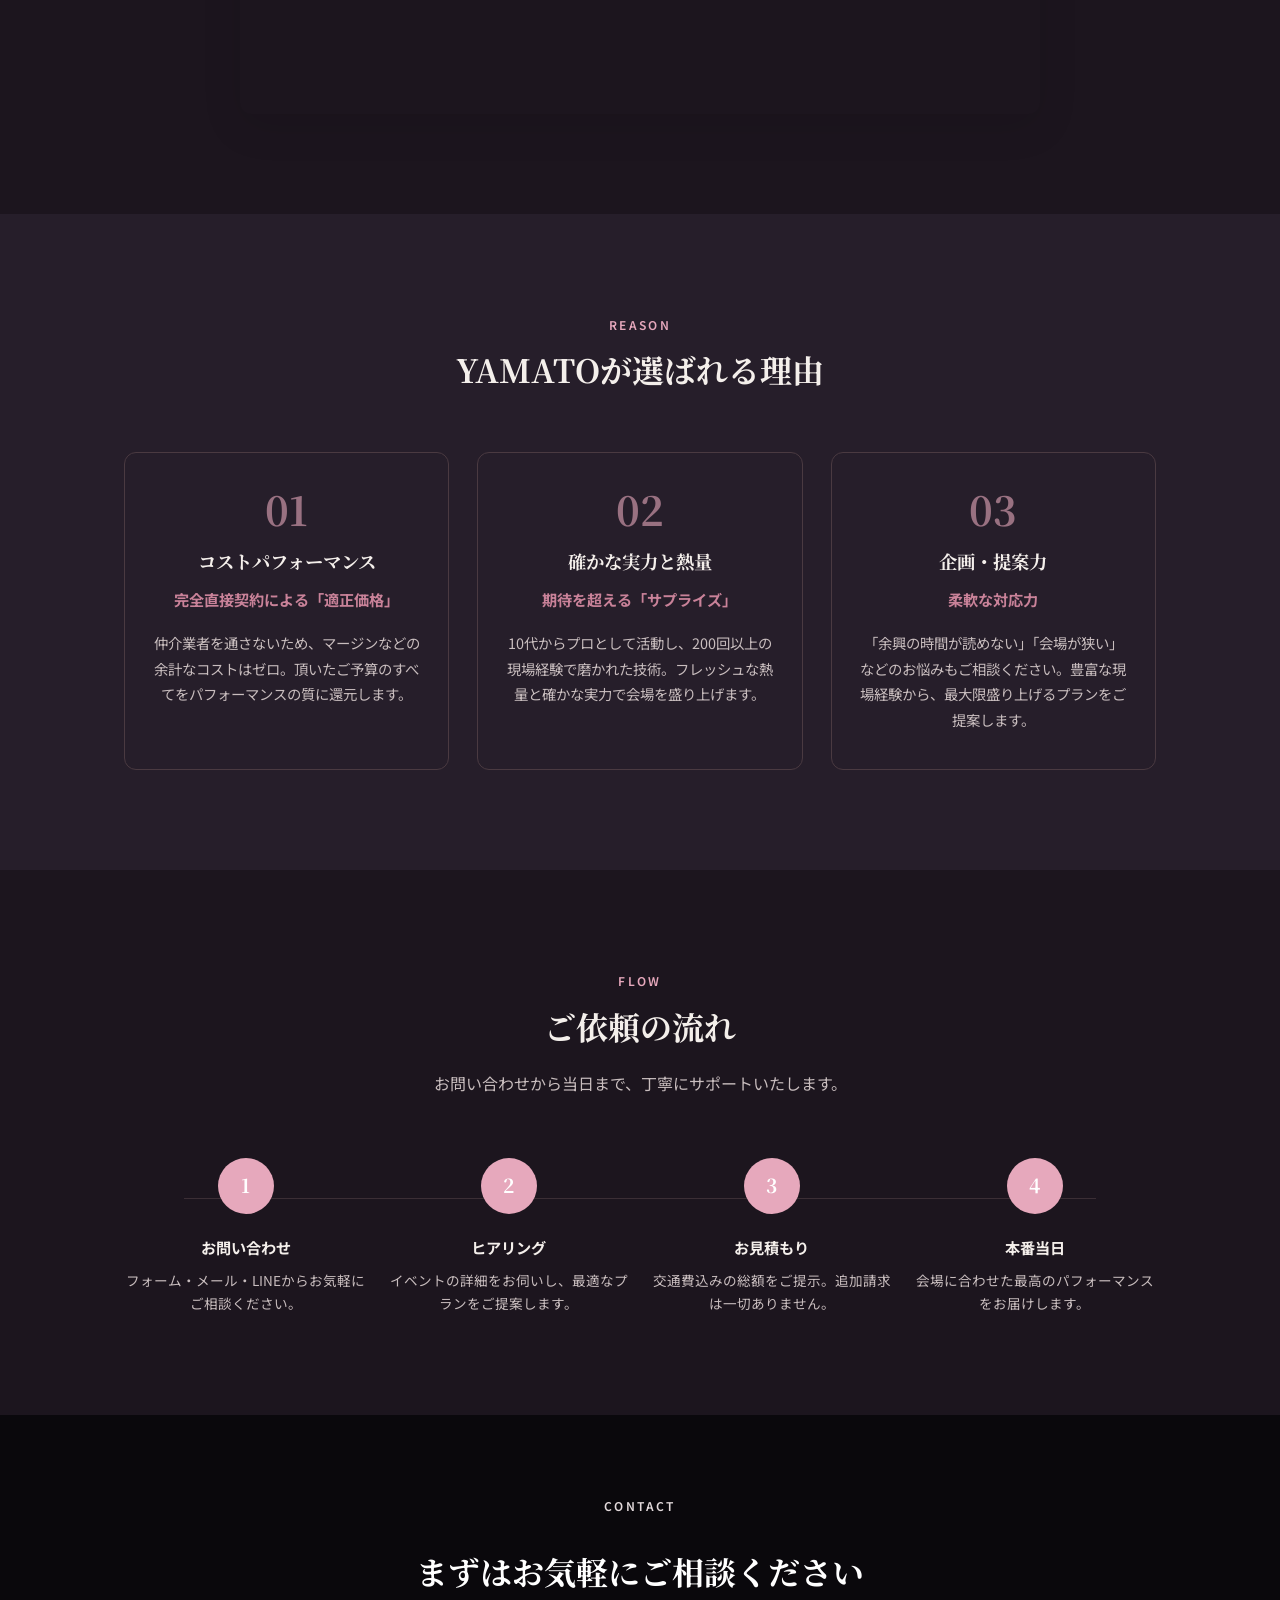
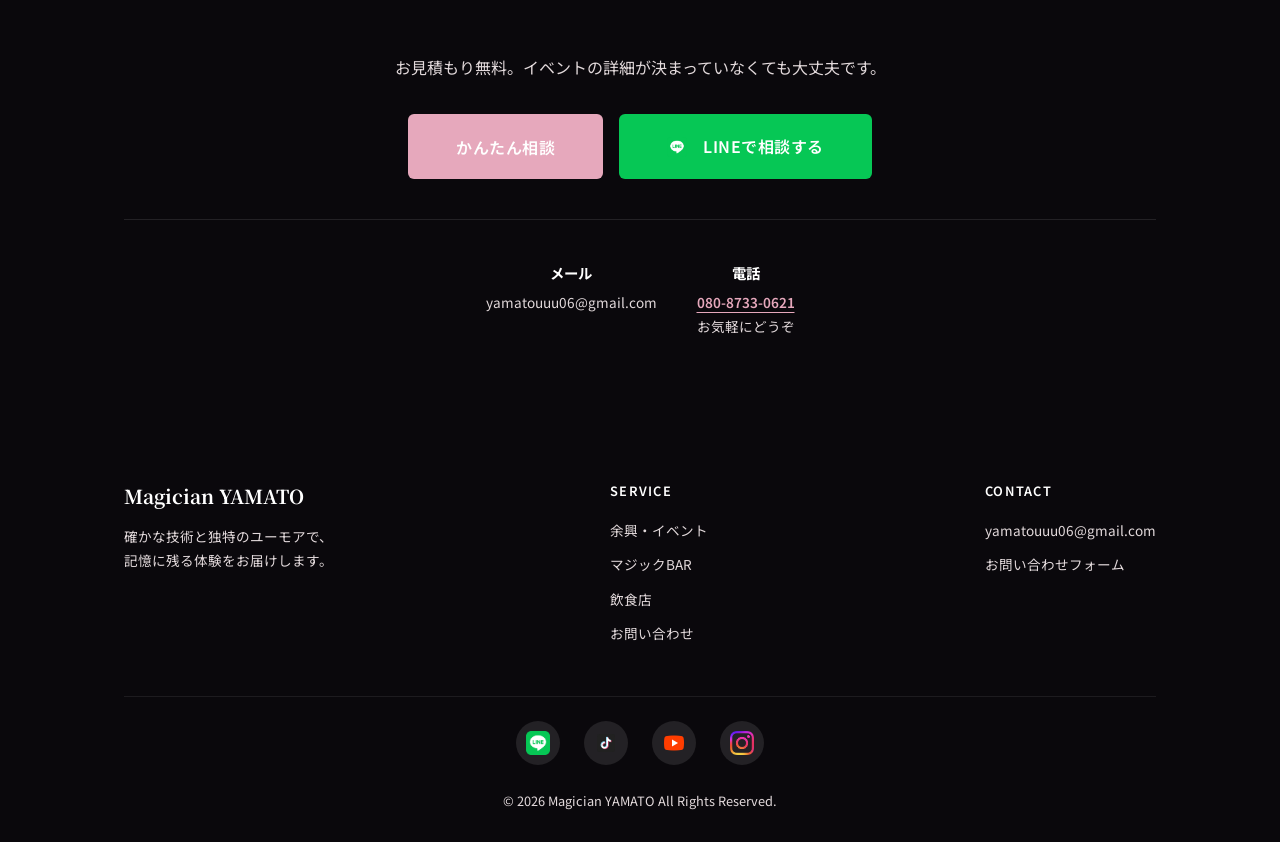
==== commit b59574ff: "feat: デザイン細部の調整および画像リソースの整理と刷新 - ナビゲーションバーのスクロール時背景色をテーマに合わせて暗く修正 - イベントページプラン画像の表示位置（object-positio" ====
--- a/index.html
+++ b/index.html
@@ -34,7 +34,7 @@
     <!-- ======== HERO ======== -->
     <section class="hero" id="top">
         <div class="hero-bg">
-            <img src="images/hero_main.png" alt="Magician YAMATO パフォーマンス" loading="eager">
+            <img src="images/hero_main.jpg" alt="Magician YAMATO パフォーマンス" loading="eager">
         </div>
         <div class="hero-overlay"></div>
         <div class="hero-content">
@@ -42,13 +42,20 @@
             <h1 class="hero-title">Magician YAMATO</h1>
             <p class="hero-desc">企業イベント・結婚式・パーティーの余興 ｜ お見積もり無料</p>
             <div class="hero-actions">
-                <button type="button" class="btn btn-primary btn-lg" onclick="openContactModal()">まずは無料で相談する</button>
+                <button type="button" class="btn btn-primary btn-lg" onclick="openContactModal()">かんたん相談</button>
                 <a href="#service" class="btn btn-outline btn-lg">サービスを見る</a>
                 <a href="https://line.me/R/ti/p/@344pyyvy?ts=02022038&oat_content=url" target="_blank"
                     rel="noopener noreferrer" class="btn btn-line btn-lg">
                     <img src="images/sns/line.png" alt="" aria-hidden="true" style="margin-right: 8px;">LINEで相談する
                 </a>
             </div>
+        </div>
+        
+        <!-- キャンペーンバナー -->
+        <div class="hero-campaign">
+            <a href="#" onclick="openContactModal(); return false;" class="campaign-banner-link">
+                <img src="images/campaign_banner.jpg" alt="4月限定 新年度スタートダッシュキャンペーン">
+            </a>
         </div>
     </section>
 
@@ -255,7 +262,7 @@
             </div>
             <p>お見積もり無料。イベントの詳細が決まっていなくても大丈夫です。</p>
             <div class="cta-dual-buttons">
-                <button type="button" class="btn btn-primary btn-lg" onclick="openContactModal()">無料で相談する</button>
+                <button type="button" class="btn btn-primary btn-lg" onclick="openContactModal()">かんたん相談</button>
                 <a href="https://line.me/R/ti/p/@344pyyvy?ts=02022038&oat_content=url" target="_blank"
                     rel="noopener noreferrer" class="btn btn-line btn-lg">
                     <img src="images/sns/line.png" alt="" aria-hidden="true" style="margin-right: 8px;">LINEで相談する
--- a/style.css
+++ b/style.css
@@ -5,29 +5,34 @@
 
 /* --- CSS Custom Properties --- */
 :root {
-  /* Colors - Warm Light Theme */
-  --color-bg: #faf9f7;
-  --color-bg-alt: #f3f1ed;
-  --color-bg-white: #ffffff;
-  --color-bg-dark: #1a1814;
-  --color-bg-dark-alt: #2a2620;
-
-  /* Text */
-  --color-text: #2d2a26;
-  --color-text-secondary: #6b6560;
-  --color-text-tertiary: #9c9590;
-  --color-text-on-dark: #f0ece6;
-  --color-text-on-dark-secondary: #b8b0a4;
-
-  /* Accent - Amber/Gold */
-  --color-accent: #c8922a;
-  --color-accent-light: #daa94a;
-  --color-accent-dark: #a67620;
-  --color-accent-bg: #fdf6e9;
+  /* Colors - Night Sakura Luxury Theme */
+  --color-bg: #110e13;
+  --color-bg-alt: #1c151e;
+  --color-bg-white: #261e2a;
+  --color-bg-dark: #0a080c;
+  --color-bg-dark-alt: #151018;
+
+  /* Text - Premium Platinum */
+  --color-text: #f4efeb;
+  --color-text-secondary: #c8bdbe;
+  --color-text-tertiary: #a09295;
+  --color-text-on-dark: #ffffff;
+  --color-text-on-dark-secondary: #e2d9db;
+
+  /* Accent - Sakura */
+  --color-accent: #e6a8bc;
+  --color-accent-light: #f7d4df;
+  --color-accent-dark: #c98299;
+  --color-accent-bg: #2d1f25;
+
+  /* Accent - Premium Gold */
+  --color-gold: #e2b763;
+  --color-gold-light: #fdf0c9;
+  --color-gold-dark: #b88636;
 
   /* Borders & Shadows */
-  --color-border: #e8e4de;
-  --color-border-light: #f0ece6;
+  --color-border: #3b2e35;
+  --color-border-light: #4a3a41;
   --shadow-sm: 0 1px 3px rgba(0, 0, 0, 0.06);
   --shadow-md: 0 4px 16px rgba(0, 0, 0, 0.08);
   --shadow-lg: 0 12px 40px rgba(0, 0, 0, 0.1);
@@ -139,8 +144,9 @@
 }
 
 .text-highlight {
-  background: linear-gradient(transparent 60%, rgba(200, 146, 42, 0.2) 60%);
+  background: linear-gradient(transparent 60%, rgba(226, 183, 99, 0.25) 60%);
   font-weight: 700;
+  color: var(--color-gold-light);
 }
 
 /* --- Section --- */
@@ -182,7 +188,7 @@
 }
 
 .site-header.scrolled {
-  background-color: rgba(250, 249, 247, 0.95);
+  background-color: rgba(17, 14, 19, 0.95);
   backdrop-filter: blur(12px);
   -webkit-backdrop-filter: blur(12px);
   box-shadow: var(--shadow-sm);
@@ -397,6 +403,14 @@
   letter-spacing: 0.08em;
   line-height: 1.2;
   margin-bottom: 20px;
+  padding-bottom: 0.15em; /* gなどの下部が切れないように描画領域を確保 */
+  /* Premium Gold Text Effect */
+  background: linear-gradient(135deg, var(--color-gold-light) 0%, var(--color-gold) 50%, var(--color-gold-dark) 100%);
+  -webkit-background-clip: text;
+  -webkit-text-fill-color: transparent;
+  background-clip: text;
+  color: transparent;
+  text-shadow: 0 4px 16px rgba(226, 183, 99, 0.25);
 }
 
 .hero-desc {
@@ -411,6 +425,38 @@
   gap: 16px;
   justify-content: center;
   flex-wrap: wrap;
+}
+
+/* ======================================================
+   HERO CAMPAIGN BANNER
+   ====================================================== */
+.hero-campaign {
+  position: absolute;
+  bottom: 0;
+  left: 0;
+  width: 100%;
+  z-index: 10;
+  transition: transform var(--transition), filter var(--transition);
+}
+
+.hero-campaign:hover {
+  transform: translateY(-4px);
+  filter: brightness(1.05); /* ほんの少し明るくして押せる感を強調 */
+}
+
+.hero-campaign img {
+  width: 100%;
+  height: auto;
+  border-radius: 0; /* 画面の端まで広げるため角丸をなくす */
+  box-shadow: 0 8px 30px rgba(226, 183, 99, 0.3);
+  display: block;
+}
+
+@media (max-width: 768px) {
+  .hero-campaign {
+    margin-top: 28px;
+    /* widthとmargin設定は親クラスの全幅設定を引き継ぐため省略 */
+  }
 }
 
 /* ======================================================
@@ -866,8 +912,15 @@
   font-family: var(--font-serif);
   font-size: 2.5rem;
   font-weight: 700;
-  color: var(--color-text-on-dark);
   margin-bottom: 12px;
+  padding-bottom: 0.15em; /* gなどの下部が切れないように描画領域を確保 */
+  /* Premium Gold Text Effect */
+  background: linear-gradient(135deg, var(--color-gold-light) 0%, var(--color-gold) 50%, var(--color-gold-dark) 100%);
+  -webkit-background-clip: text;
+  -webkit-text-fill-color: transparent;
+  background-clip: text;
+  color: transparent;
+  text-shadow: 0 4px 16px rgba(226, 183, 99, 0.25);
 }
 
 .page-hero p {
@@ -909,6 +962,7 @@
   width: 100%;
   height: 100%;
   object-fit: cover;
+  object-position: center top;
 }
 
 .plan-card-body {
@@ -1704,4 +1758,103 @@
 /* Pages without hero need padding for fixed header */
 body.no-hero {
   padding-top: 72px;
+}
+
+/* ======================================================
+   SAKURA ANIMATION & LUXURY STYLE
+   ====================================================== */
+.sakura-container {
+  position: absolute;
+  top: 0;
+  left: 0;
+  width: 100%;
+  height: 100%;
+  overflow: hidden;
+  pointer-events: none;
+  z-index: 1;
+}
+
+.sakura {
+  position: absolute;
+  background-color: var(--color-accent);
+  border-radius: 100% 0 100% 0; 
+  opacity: 0.8;
+  animation: sakura-fall linear infinite, sakura-sway ease-in-out infinite alternate;
+}
+
+@keyframes sakura-fall {
+  0% { top: -10%; }
+  100% { top: 110%; }
+}
+
+@keyframes sakura-sway {
+  0% { transform: translateX(0) rotate(0deg); }
+  100% { transform: translateX(30px) rotate(45deg); }
+}
+
+/* Form Required / Optional Labels */
+.label-required {
+  background-color: #d9486c; /* より目立つ鮮やかな赤紫系の色へ変更 */
+  color: #fff;
+  font-size: 0.75rem;
+  font-weight: 700;
+  padding: 2px 8px;
+  border-radius: 4px;
+  margin-left: 8px;
+  vertical-align: middle;
+}
+
+.label-optional {
+  background-color: transparent;
+  border: 1px solid var(--color-text-tertiary); /* 枠線のみに変更して控えめに */
+  color: var(--color-text-tertiary);
+  font-size: 0.75rem;
+  padding: 1px 7px; /* 枠線(1px)の分、paddingを減らして大きさを揃える */
+  border-radius: 4px;
+  margin-left: 8px;
+  vertical-align: middle;
+}
+
+/* Radio Button Group (Form UI) */
+.radio-button-group {
+  display: flex;
+  flex-wrap: wrap;
+  gap: 12px;
+  margin-top: 8px;
+}
+
+.radio-button-label {
+  display: block;
+  cursor: pointer;
+  position: relative;
+}
+
+.radio-button-label input[type="radio"] {
+  position: absolute;
+  opacity: 0;
+  width: 0;
+  height: 0;
+}
+
+.radio-button-text {
+  display: block;
+  padding: 12px 24px;
+  border: 1px solid var(--color-border);
+  border-radius: 30px;
+  background-color: var(--color-bg-white);
+  color: var(--color-text);
+  font-weight: 500;
+  transition: all var(--transition);
+  text-align: center;
+}
+
+.radio-button-label input[type="radio"]:checked + .radio-button-text {
+  background-color: var(--color-accent);
+  color: var(--color-bg-dark);
+  border-color: var(--color-accent);
+  box-shadow: 0 4px 12px rgba(230, 168, 188, 0.3);
+}
+
+.radio-button-label:hover .radio-button-text {
+  border-color: var(--color-accent);
 }
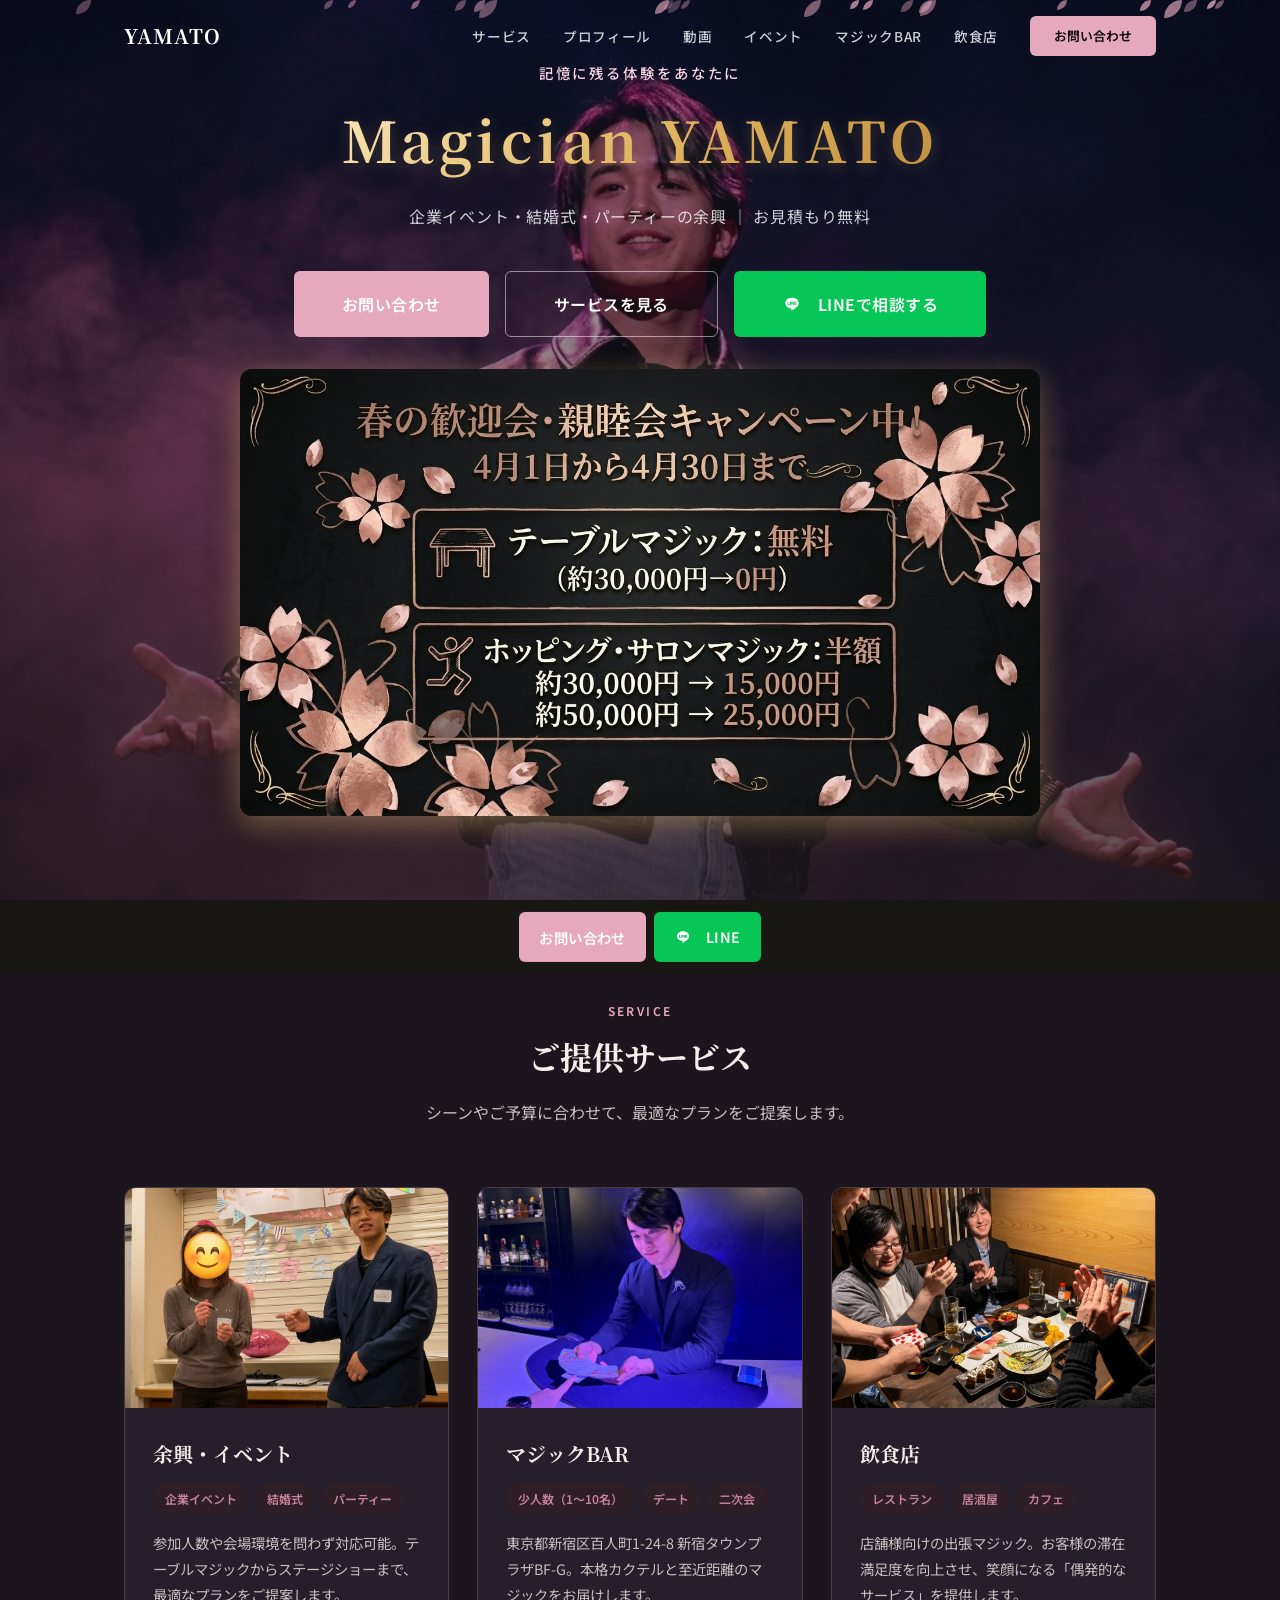
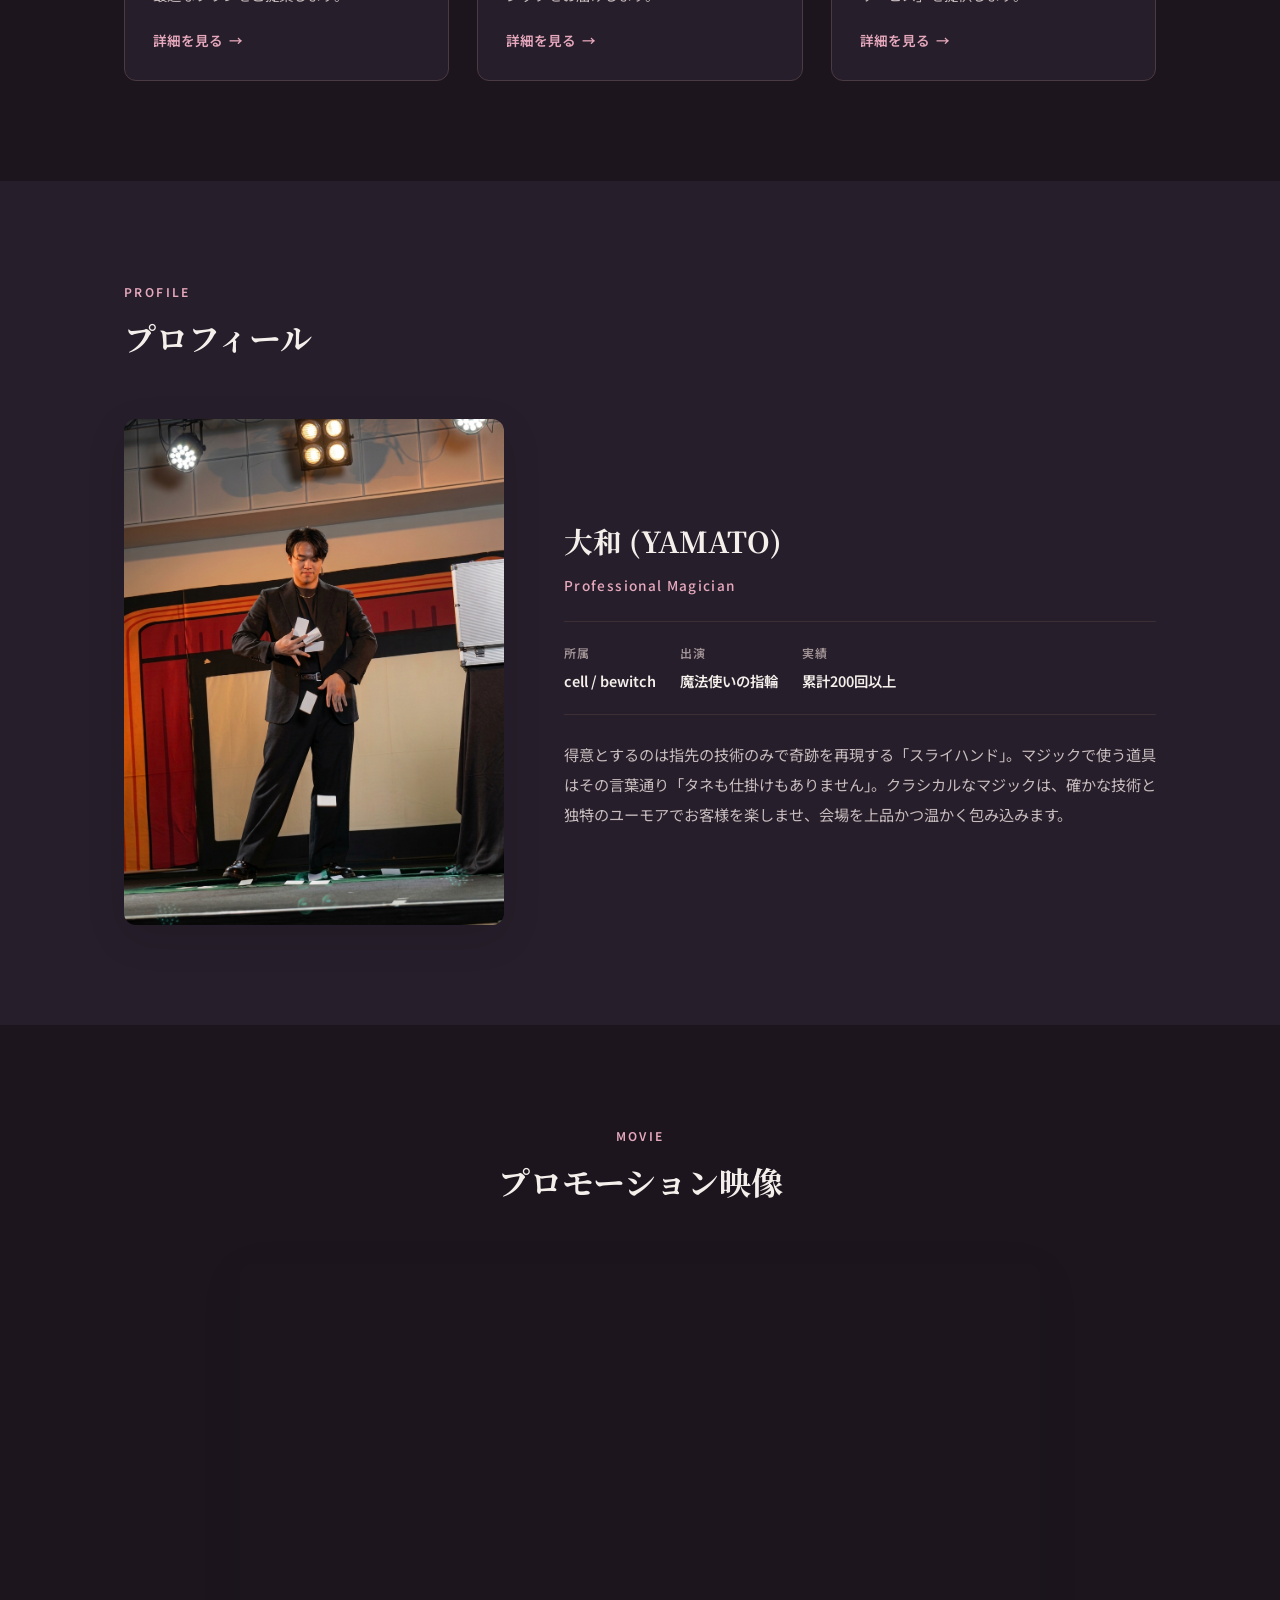
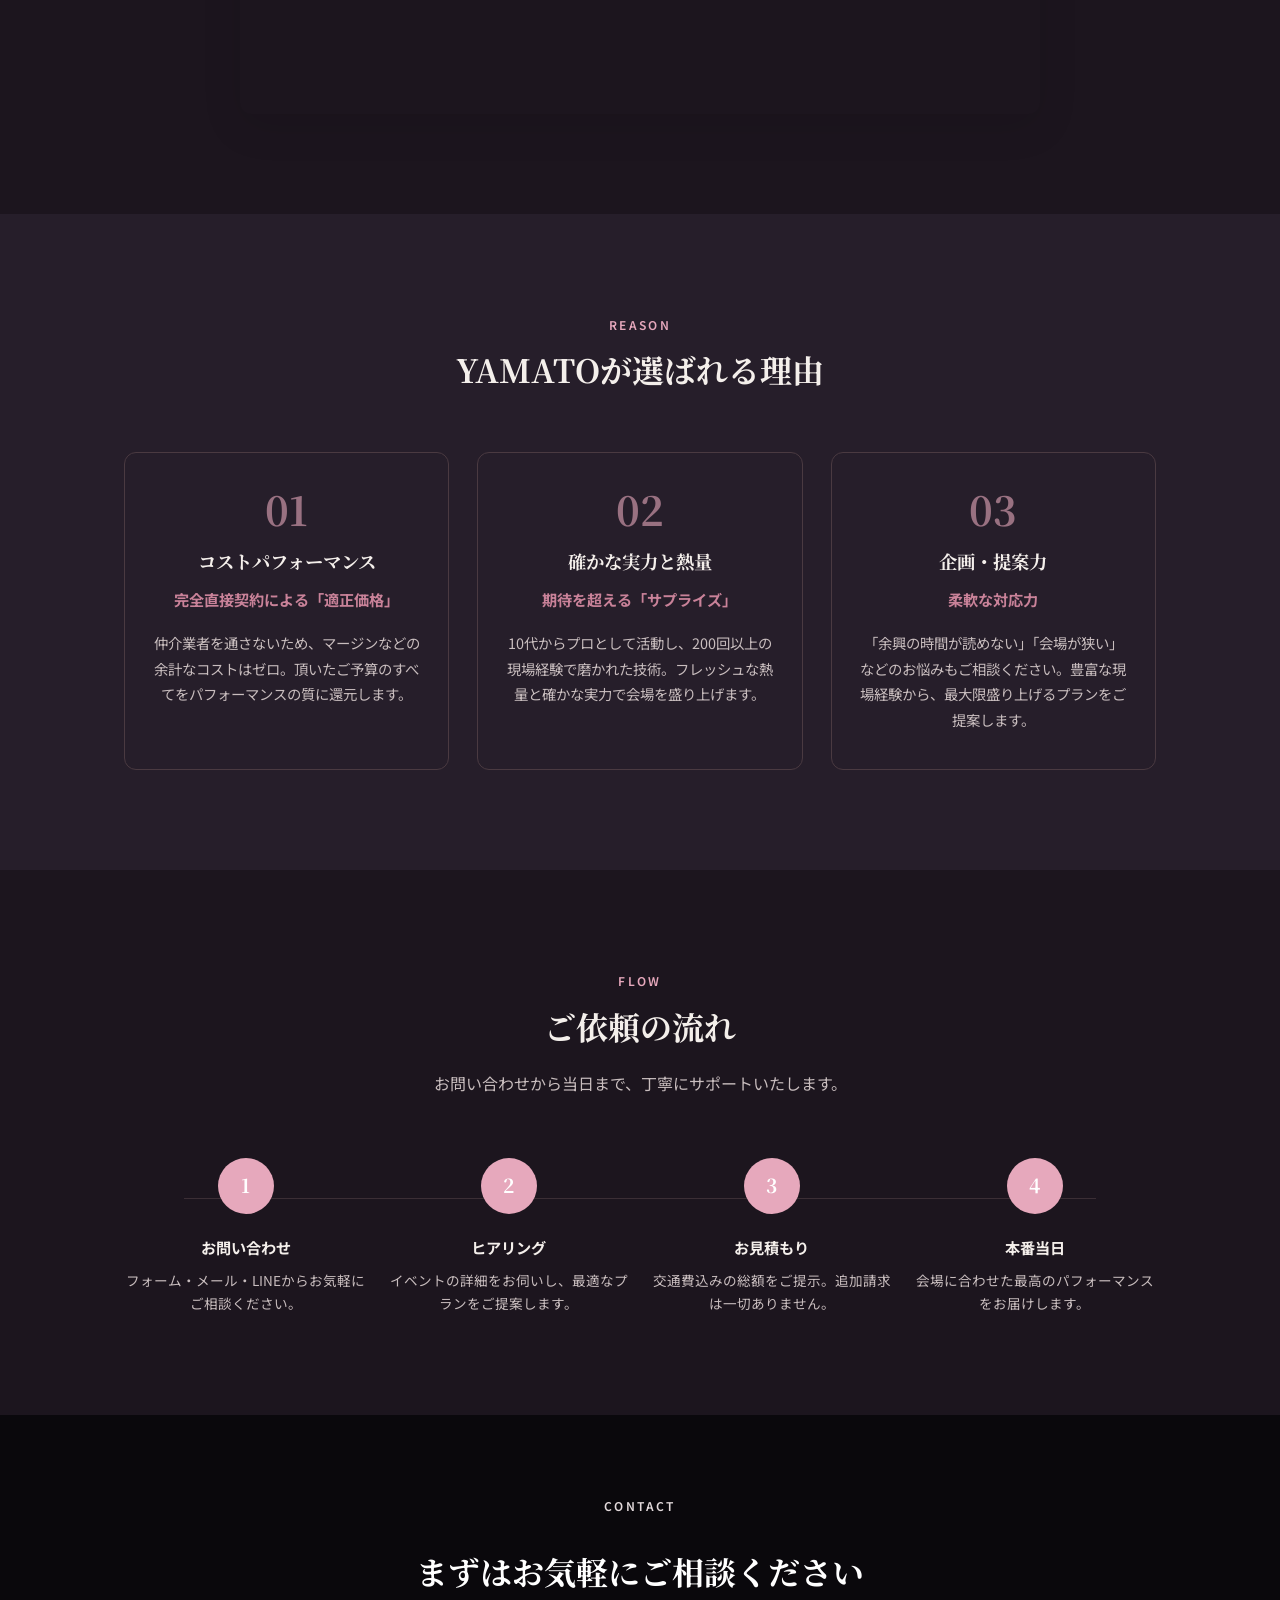
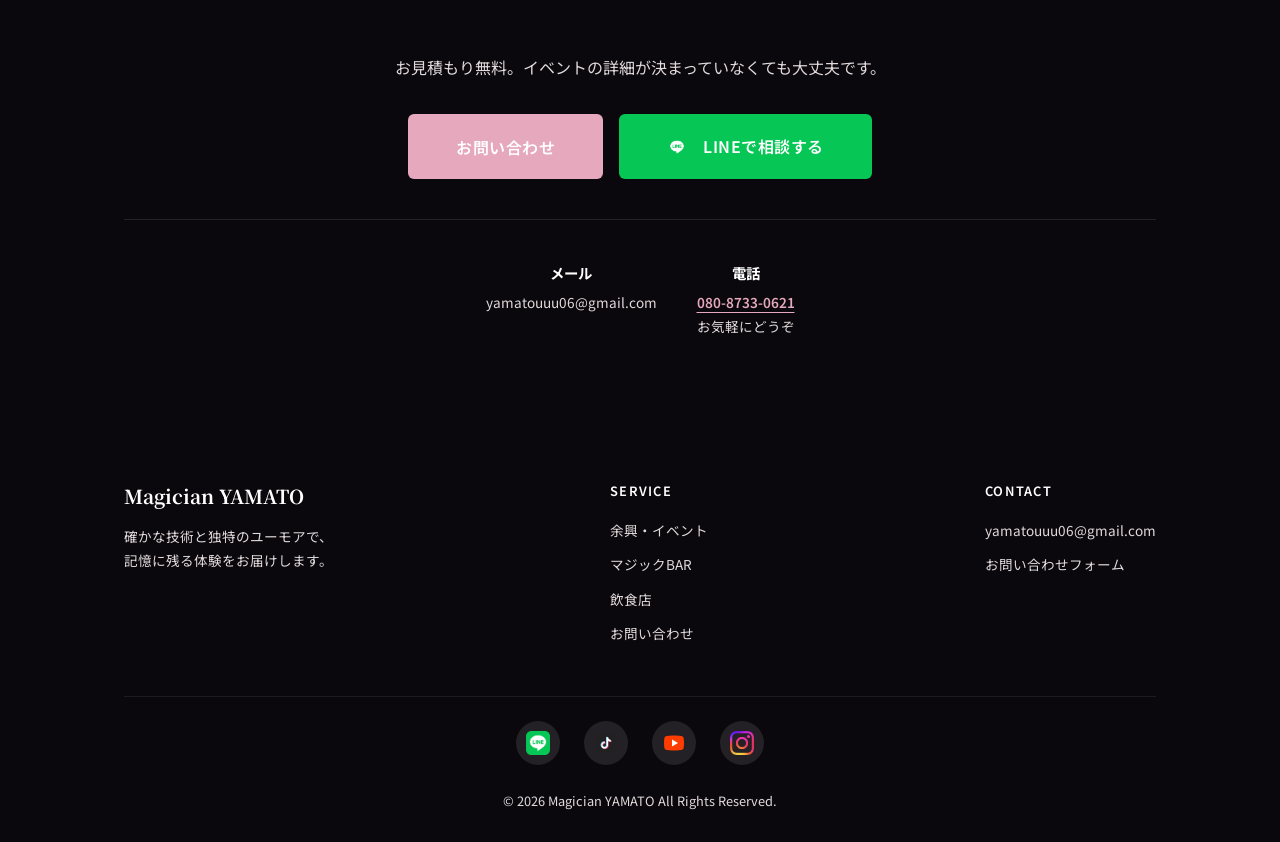
==== commit f750b0d2: "feat: キャンペーンページの追加とフォーム改善 - `campaign.html` を新規作成し、春の歓迎会・親睦会キャンペーン詳細を追加 - トップページのキャンペーンバナー遷移先をモーダルから" ====
--- a/index.html
+++ b/index.html
@@ -42,7 +42,7 @@
             <h1 class="hero-title">Magician YAMATO</h1>
             <p class="hero-desc">企業イベント・結婚式・パーティーの余興 ｜ お見積もり無料</p>
             <div class="hero-actions">
-                <button type="button" class="btn btn-primary btn-lg" onclick="openContactModal()">かんたん相談</button>
+                <button type="button" class="btn btn-primary btn-lg" onclick="openContactModal()">お問い合わせ</button>
                 <a href="#service" class="btn btn-outline btn-lg">サービスを見る</a>
                 <a href="https://line.me/R/ti/p/@344pyyvy?ts=02022038&oat_content=url" target="_blank"
                     rel="noopener noreferrer" class="btn btn-line btn-lg">
@@ -53,7 +53,7 @@
         
         <!-- キャンペーンバナー -->
         <div class="hero-campaign">
-            <a href="#" onclick="openContactModal(); return false;" class="campaign-banner-link">
+            <a href="campaign.html" class="campaign-banner-link">
                 <img src="images/campaign_banner.jpg" alt="4月限定 新年度スタートダッシュキャンペーン">
             </a>
         </div>
@@ -262,7 +262,7 @@
             </div>
             <p>お見積もり無料。イベントの詳細が決まっていなくても大丈夫です。</p>
             <div class="cta-dual-buttons">
-                <button type="button" class="btn btn-primary btn-lg" onclick="openContactModal()">かんたん相談</button>
+                <button type="button" class="btn btn-primary btn-lg" onclick="openContactModal()">お問い合わせ</button>
                 <a href="https://line.me/R/ti/p/@344pyyvy?ts=02022038&oat_content=url" target="_blank"
                     rel="noopener noreferrer" class="btn btn-line btn-lg">
                     <img src="images/sns/line.png" alt="" aria-hidden="true" style="margin-right: 8px;">LINEで相談する
--- a/style.css
+++ b/style.css
@@ -348,10 +348,9 @@
    ====================================================== */
 .hero {
   position: relative;
-  height: 100vh;
-  min-height: 600px;
-  max-height: 900px;
-  display: flex;
+  min-height: 100vh;
+  display: flex;
+  flex-direction: column;
   align-items: center;
   justify-content: center;
   overflow: hidden;
@@ -385,6 +384,7 @@
   text-align: center;
   color: #fff;
   padding: 0 24px;
+  flex-shrink: 0;
 }
 
 .hero-tagline {
@@ -431,31 +431,38 @@
    HERO CAMPAIGN BANNER
    ====================================================== */
 .hero-campaign {
-  position: absolute;
-  bottom: 0;
-  left: 0;
-  width: 100%;
-  z-index: 10;
+  position: relative;
+  z-index: 2;
+  width: 90%;
+  max-width: 800px;
+  margin-top: 32px;
+  margin-bottom: 24px;
+  flex-shrink: 0;
   transition: transform var(--transition), filter var(--transition);
 }
 
 .hero-campaign:hover {
   transform: translateY(-4px);
-  filter: brightness(1.05); /* ほんの少し明るくして押せる感を強調 */
+  filter: brightness(1.05);
 }
 
 .hero-campaign img {
   width: 100%;
   height: auto;
-  border-radius: 0; /* 画面の端まで広げるため角丸をなくす */
-  box-shadow: 0 8px 30px rgba(226, 183, 99, 0.3);
+  border-radius: 12px;
+  box-shadow: 0 8px 30px rgba(226, 183, 99, 0.4);
   display: block;
 }
 
 @media (max-width: 768px) {
   .hero-campaign {
-    margin-top: 28px;
-    /* widthとmargin設定は親クラスの全幅設定を引き継ぐため省略 */
+    width: 100%;
+    max-width: none;
+    margin-top: 24px;
+    margin-bottom: 0;
+  }
+  .hero-campaign img {
+    border-radius: 0;
   }
 }
 
@@ -1615,7 +1622,9 @@
   }
 
   .hero {
-    min-height: 500px;
+    min-height: auto;
+    padding-top: 100px;
+    padding-bottom: 0;
   }
 
   .hero-title {
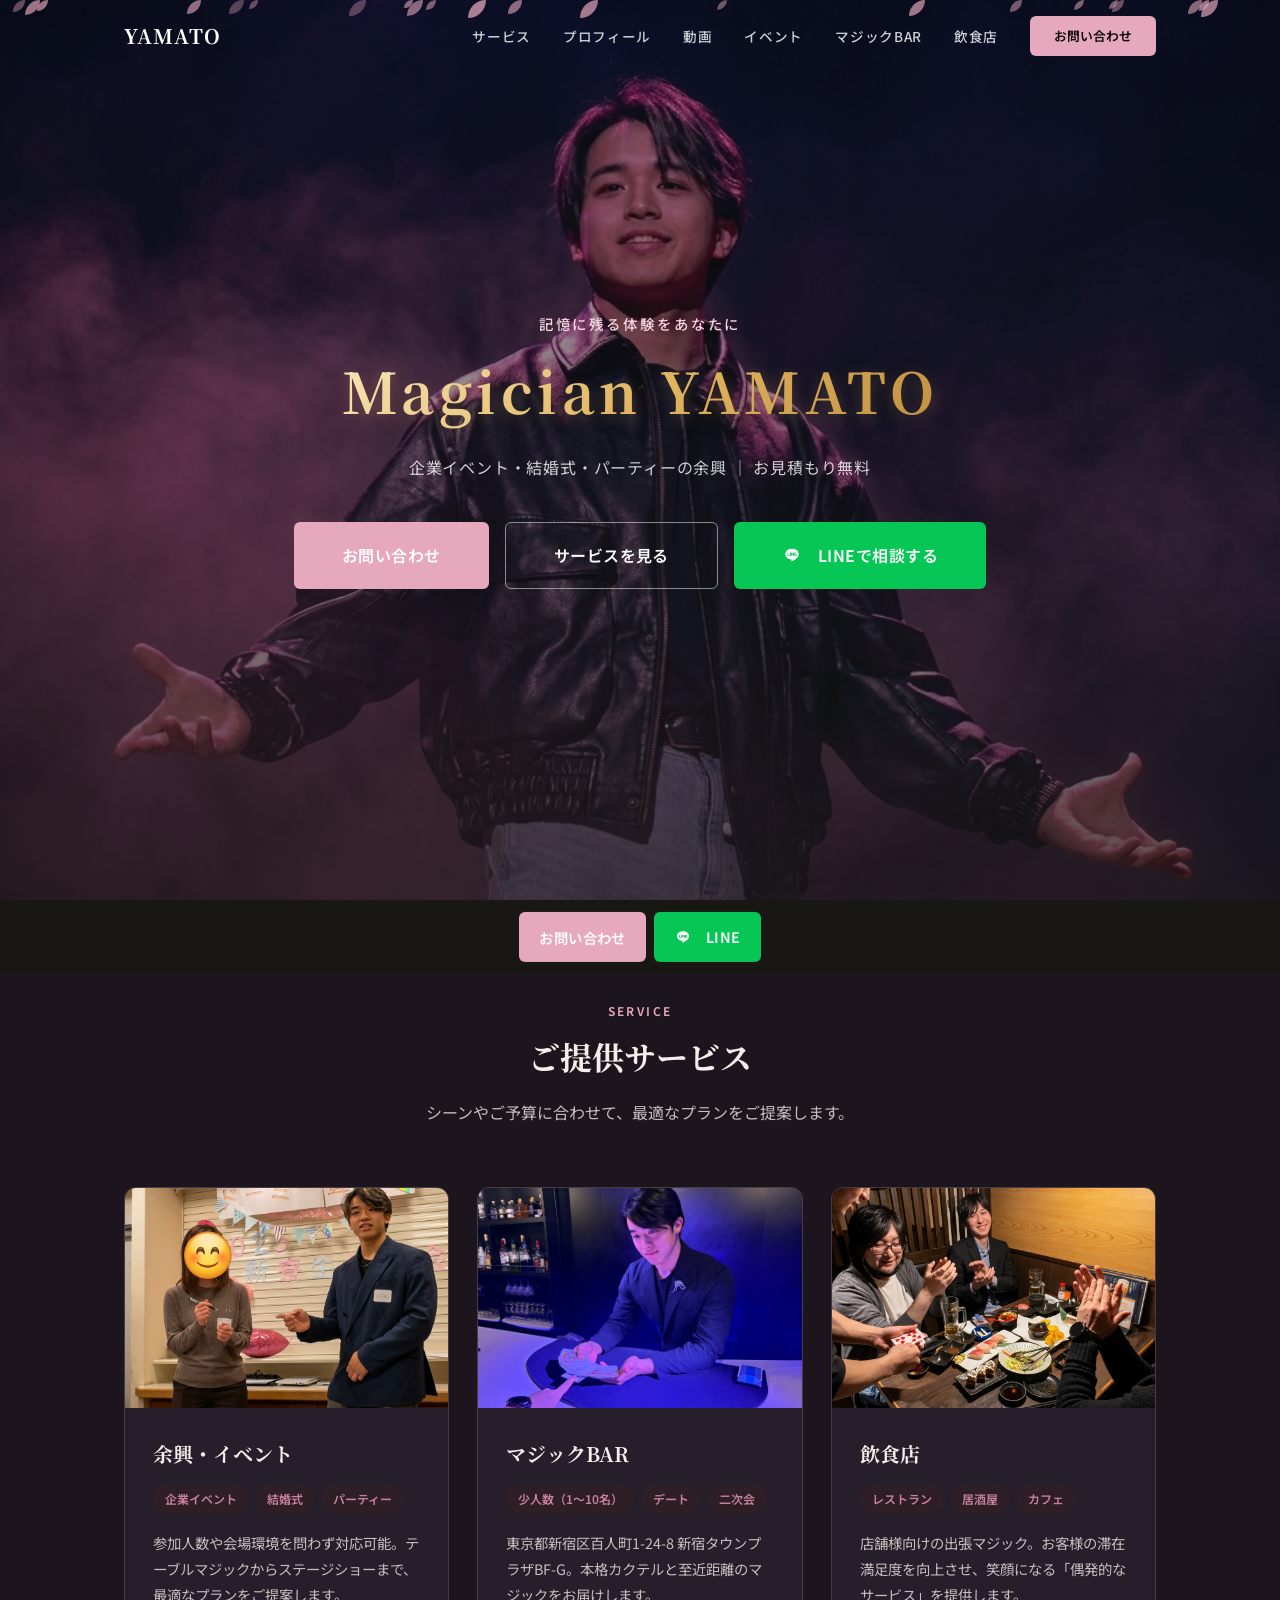
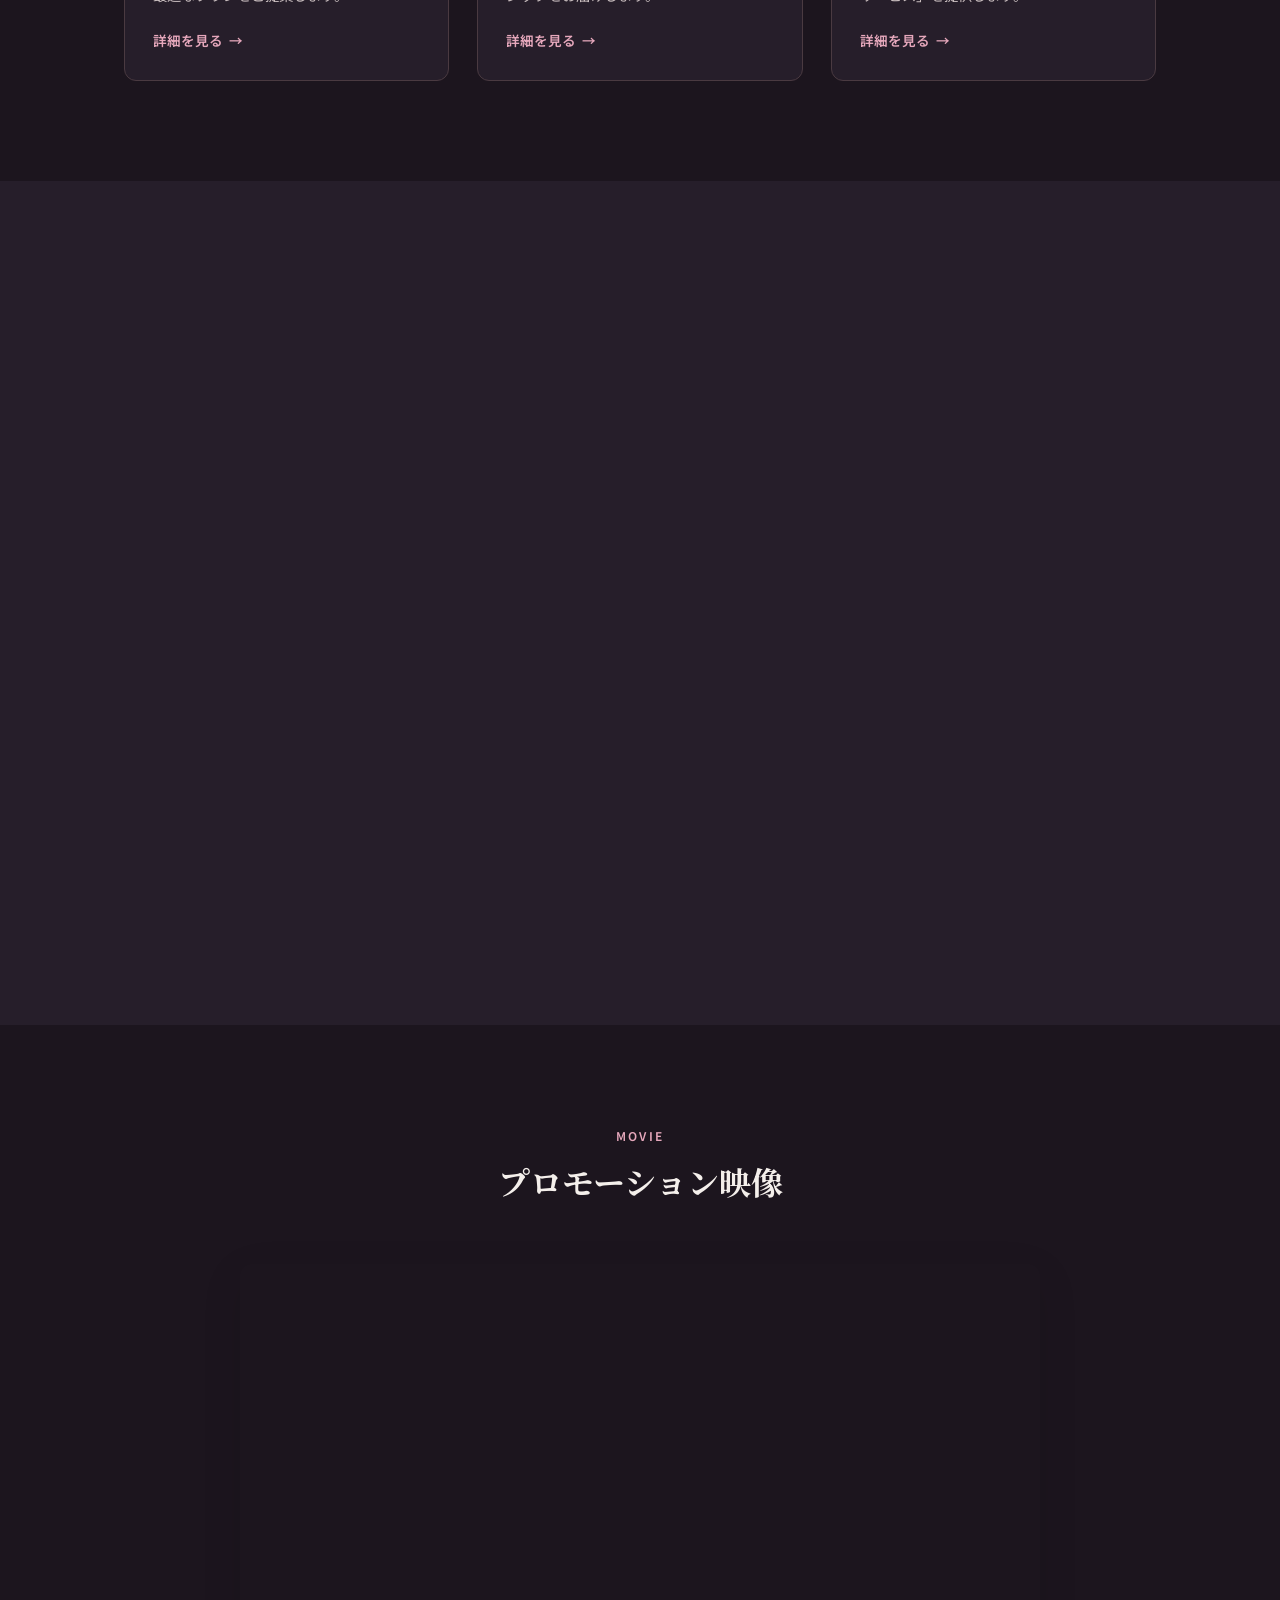
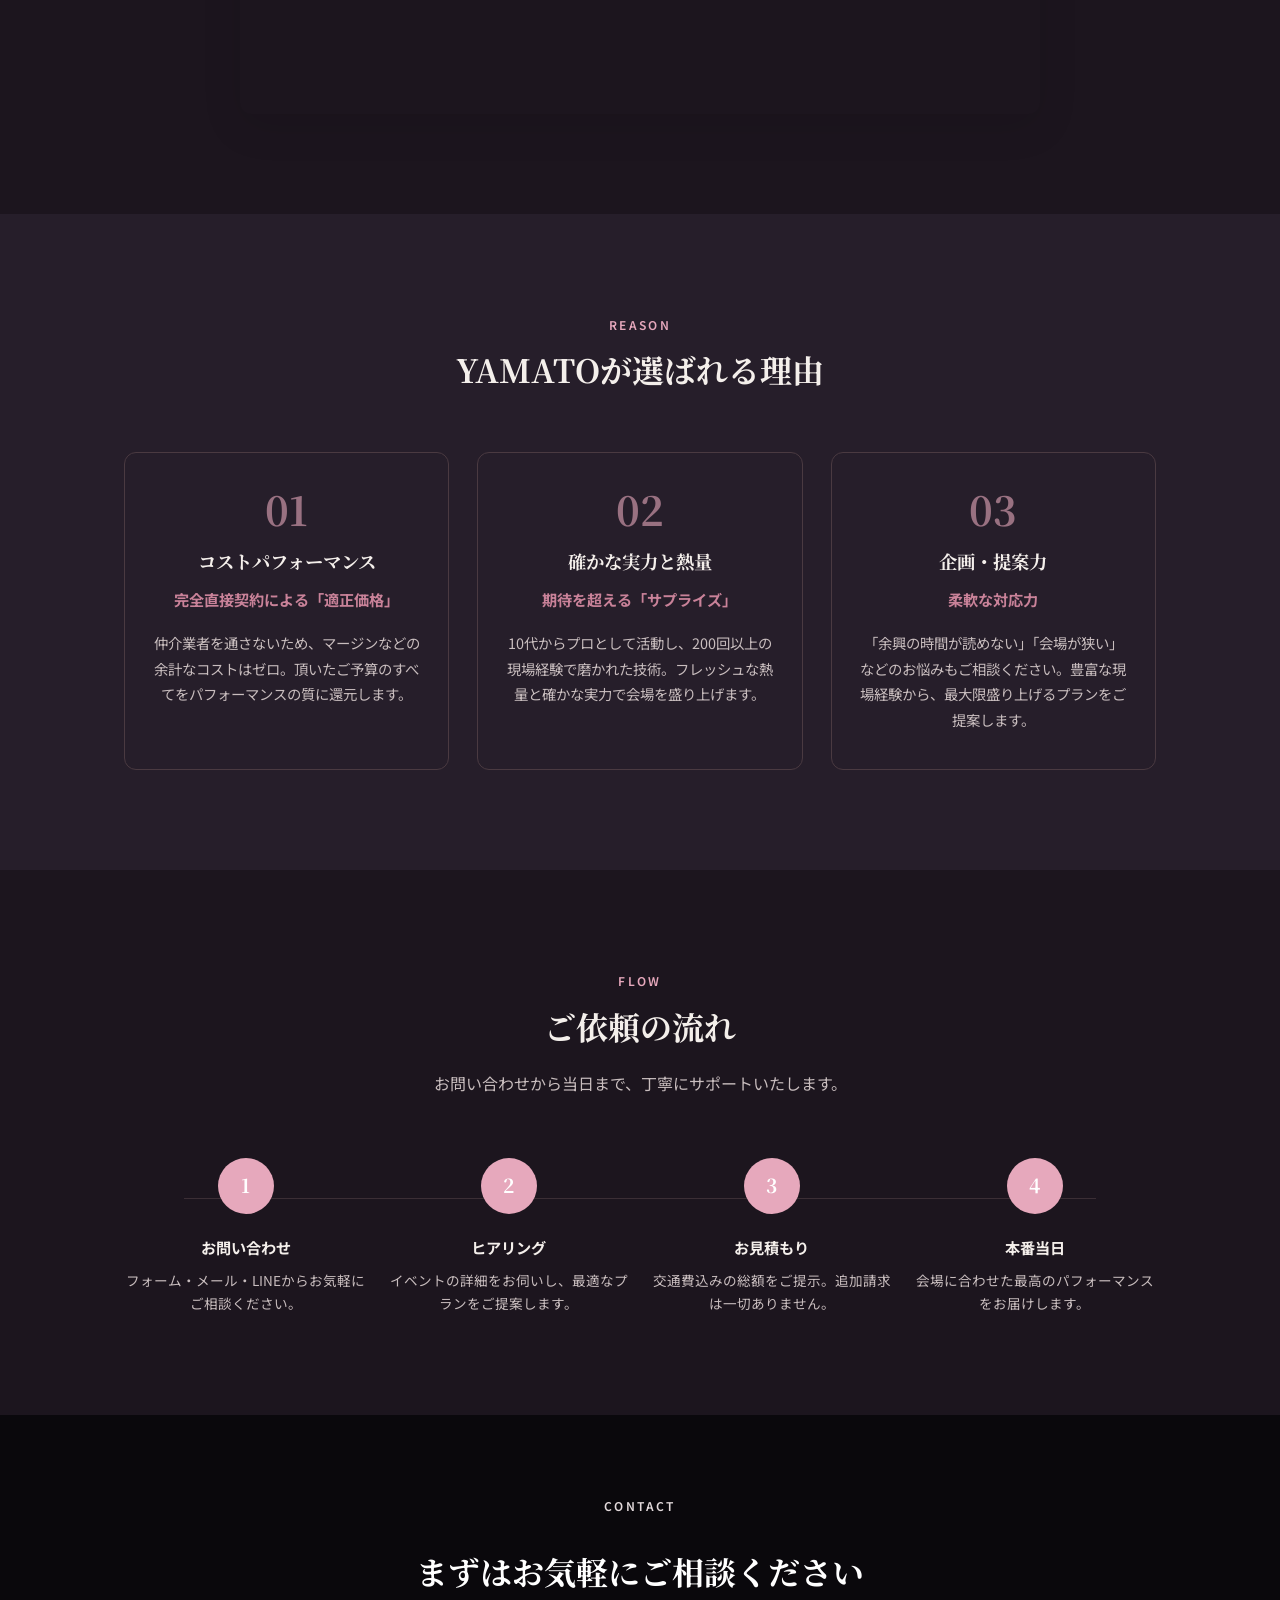
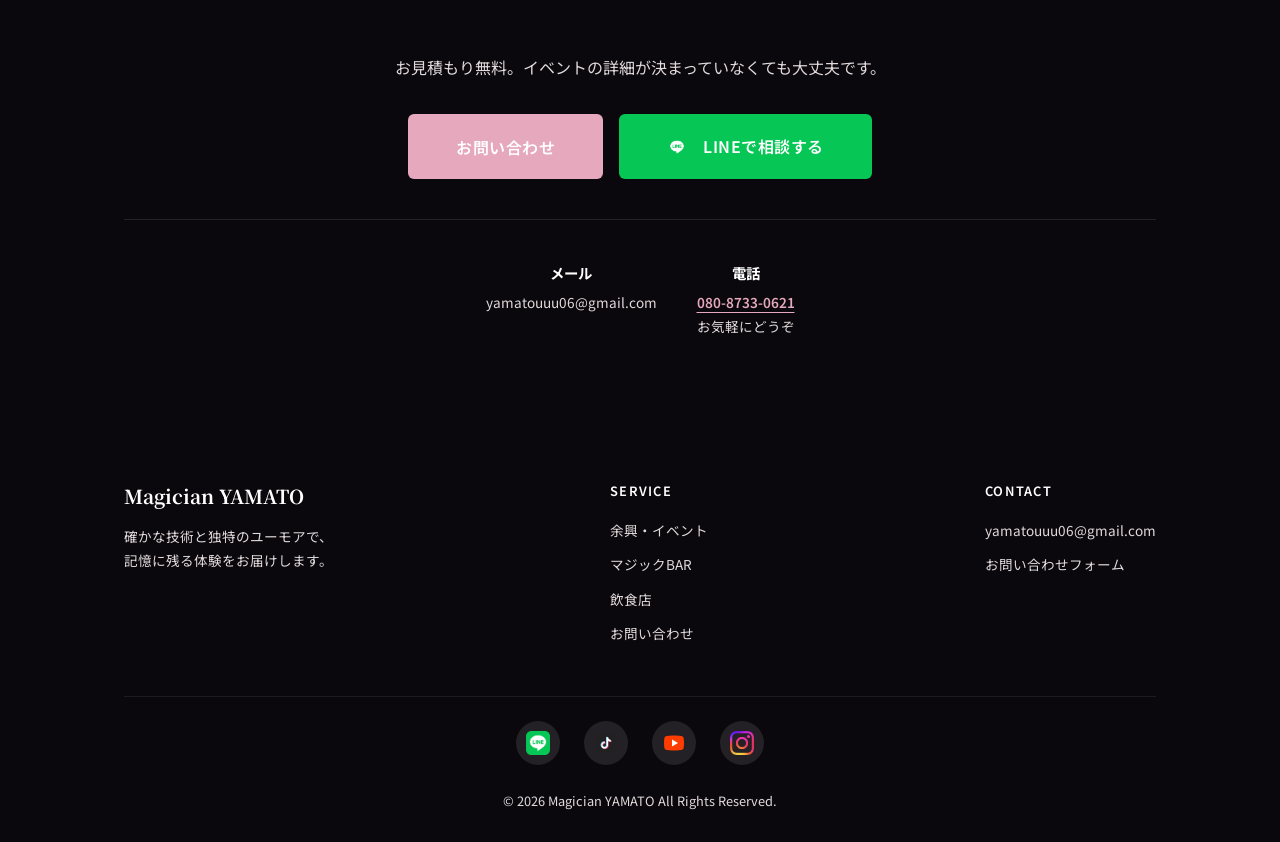
==== commit 468727f6: "chore: キャンペーン終了に伴うバナーと不要ファイルの削除 - index.htmlからキャンペーンバナーを削除 - style.cssから.hero-campaign関連のスタイルを削除 - 遷" ====
--- a/index.html
+++ b/index.html
@@ -50,13 +50,6 @@
                 </a>
             </div>
         </div>
-        
-        <!-- キャンペーンバナー -->
-        <div class="hero-campaign">
-            <a href="campaign.html" class="campaign-banner-link">
-                <img src="images/campaign_banner.jpg" alt="4月限定 新年度スタートダッシュキャンペーン">
-            </a>
-        </div>
     </section>
 
     <!-- ======== SERVICE ======== -->
--- a/style.css
+++ b/style.css
@@ -427,48 +427,7 @@
   flex-wrap: wrap;
 }
 
-/* ======================================================
-   HERO CAMPAIGN BANNER
-   ====================================================== */
-.hero-campaign {
-  position: relative;
-  z-index: 2;
-  width: 90%;
-  max-width: 800px;
-  margin-top: 32px;
-  margin-bottom: 24px;
-  flex-shrink: 0;
-  transition: transform var(--transition), filter var(--transition);
-}
-
-.hero-campaign:hover {
-  transform: translateY(-4px);
-  filter: brightness(1.05);
-}
-
-.hero-campaign img {
-  width: 100%;
-  height: auto;
-  border-radius: 12px;
-  box-shadow: 0 8px 30px rgba(226, 183, 99, 0.4);
-  display: block;
-}
-
-@media (max-width: 768px) {
-  .hero-campaign {
-    width: 100%;
-    max-width: none;
-    margin-top: 24px;
-    margin-bottom: 0;
-  }
-  .hero-campaign img {
-    border-radius: 0;
-  }
-}
-
-/* ======================================================
-   BUTTONS
-   ====================================================== */
+
 .btn {
   display: inline-flex;
   align-items: center;
